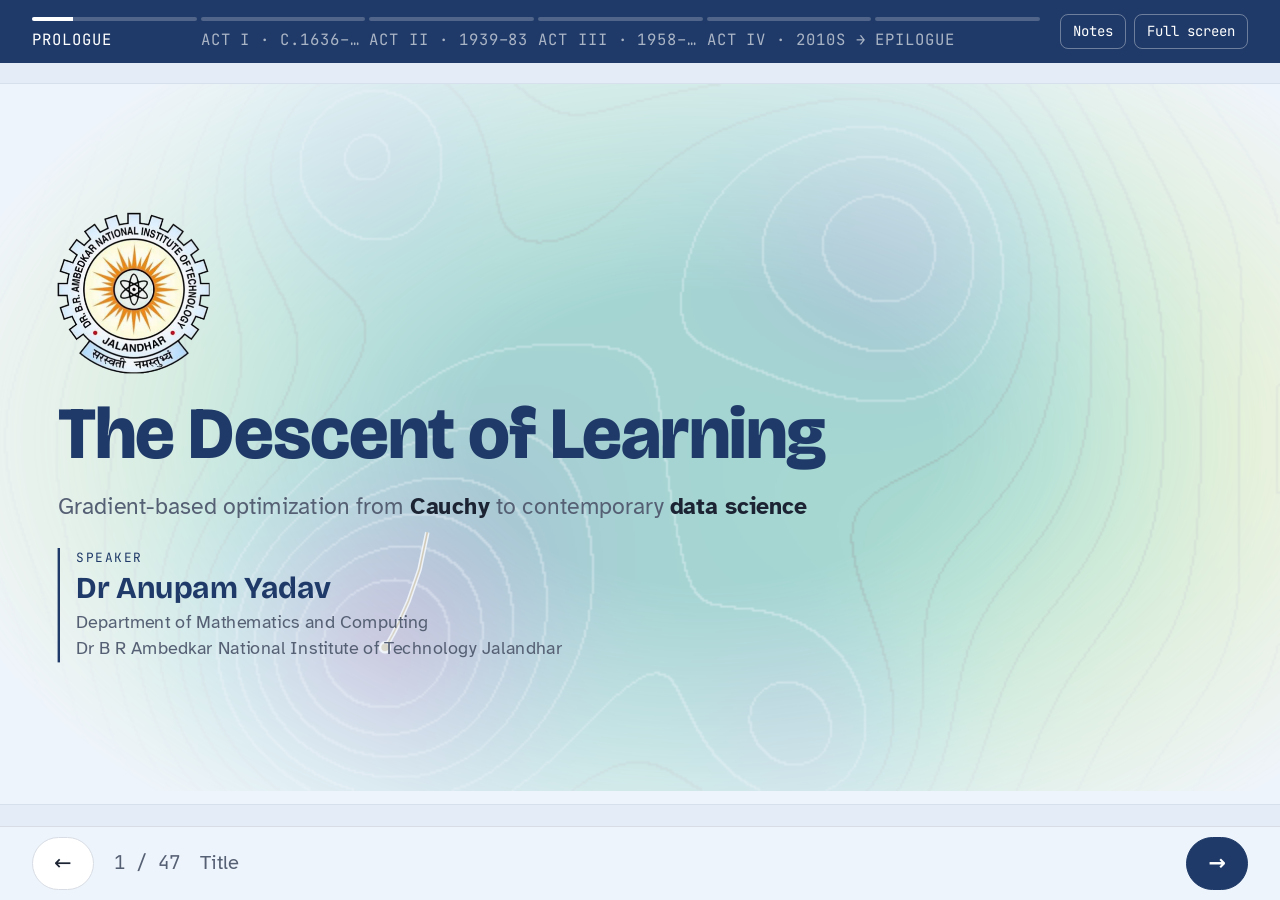
==== interactive-lectures/descent-of-learning/index.html @ 35cc5efe "Add interactive optimization lecture: The Descent of Learning" ====
<!doctype html><html><head><meta charset=utf8><meta name=viewport content="width=device-width,initial-scale=1,viewport-fit=cover"><style>:root{color-scheme:light;box-sizing:border-box;padding-top:env(safe-area-inset-top,0px);padding-bottom:env(safe-area-inset-bottom,0px)}html{scroll-padding-top:env(safe-area-inset-top,0px)}body{margin:0;padding:0;font:14px -apple-system,BlinkMacSystemFont,sans-serif;background:#faf9f5;color:#141413}img{max-width:100%}[hidden]:not([hidden=until-found i]){display:none!important}</style></head><body>
<title>The Descent of Learning</title>
<link rel="preconnect" href="https://fonts.googleapis.com">
<link rel="preconnect" href="https://fonts.gstatic.com" crossorigin>
<link rel="stylesheet" href="https://fonts.googleapis.com/css2?family=Bricolage+Grotesque:opsz,wght@12..96,400;12..96,600;12..96,800&family=Atkinson+Hyperlegible:ital,wght@0,400;0,700;1,400&family=JetBrains+Mono:wght@400;600&family=STIX+Two+Text:ital,wght@0,400;0,600;1,400&display=swap">
<style>
/* Layout: a fixed 16:9 stage (1600 × 900 design units) scaled to fit any projector or screen.
   Academic light theme, committed for every viewer (like a printed slide deck): white slides, navy headings,
   one deep, muted hue per act: I gold-brown · II maroon · III teal · IV indigo · Epilogue green. */
:root{
  --bg:#e4edf7; --bg-2:#e4edf7; --slide-bg:#eef4fb; --surface:#ffffff; --surface-2:#f2f4f7; --line:#d8dde5;
  --fg:#1c2433; --muted:#566074; --head:#1f3a68; --primary:#1f3a68; --primary-ink:#ffffff;
  --accent:#8c6414; --accent-ink:#ffffff;
  --teal:#2c6a70; --rose:#972c31; --violet:#434a8a; --green:#3d6b48;
  --map-lo:#46337e; --map-mid:#26828e; --map-hi:#fde725; --map-line:rgba(255,255,255,.3);
  --c-gd:#972c31; --c-mom:#434a8a; --c-adam:#b07d18;
  --a0:#566074; --a1:#8c6414; --a2:#972c31; --a3:#2c6a70; --a4:#434a8a; --a5:#3d6b48;
  --glow:0;
  --display:"Bricolage Grotesque", "Avenir Next", "Segoe UI", system-ui, sans-serif;
  --body:"Atkinson Hyperlegible", "Segoe UI", system-ui, sans-serif;
  --mono:"JetBrains Mono", ui-monospace, "SFMono-Regular", Menlo, Consolas, monospace;
  color-scheme:light;
}

html,body{height:100%}
html{font-size:clamp(14px, min(1.22vw, 2.15vh), 26px)}
body{background:var(--bg);color:var(--fg);font-family:var(--body);font-size:1rem;line-height:1.5;margin:0;overflow:hidden}
*{box-sizing:border-box}
button,input{font:inherit;color:inherit}
:focus-visible{outline:2px solid var(--accent);outline-offset:2px}

.deck{height:100%;display:grid;grid-template-rows:auto minmax(0,1fr) auto;grid-template-columns:minmax(0,1fr)}

/* top: era bar */
.topbar{display:flex;align-items:center;gap:1rem;padding:.6rem clamp(16px,2.5vw,2.5rem);border-bottom:1px solid var(--line)}
.eras{flex:1;display:flex;gap:4px;min-width:0}
.era{flex:1;min-width:0;background:none;border:0;padding:.25rem 0 0;text-align:left;cursor:pointer;color:var(--muted)}
.era .bar{display:block;height:4px;border-radius:2px;background:var(--line);position:relative;overflow:hidden}
.era .bar i{position:absolute;inset:0;width:0;background:var(--accent);transition:width .4s}
.era .lbl{display:block;font-family:var(--mono);font-size:.62rem;letter-spacing:.06em;text-transform:uppercase;margin-top:.35rem;white-space:nowrap;overflow:hidden;text-overflow:ellipsis}
.era.on .lbl{color:var(--fg)}
.tools{display:flex;gap:.4rem}
.iconbtn{background:var(--surface);border:1px solid var(--line);border-radius:.4rem;padding:.3rem .6rem;font-family:var(--mono);font-size:.7rem;cursor:pointer;color:var(--muted)}
.iconbtn:hover,.iconbtn[aria-pressed="true"]{color:var(--fg);border-color:var(--muted)}

/* slides */
.slides{position:relative;min-height:0}
.slide{position:absolute;inset:0;overflow-y:auto;overflow-x:hidden;padding-block:clamp(.7rem,2.2vh,2rem);padding-inline:clamp(16px,4vw,4rem)}
.slide:not(.active){display:none}
.inner{max-width:76rem;min-height:100%;margin:0 auto;display:flex;flex-direction:column;justify-content:center;gap:1.1rem}
.slide.active .inner{animation:enter .45s ease-out both}
@keyframes enter{from{transform:translateY(10px);opacity:.4}to{transform:none;opacity:1}}

.eyebrow{font-family:var(--mono);font-size:.75rem;letter-spacing:.12em;text-transform:uppercase;color:var(--accent);margin:0}
h1,h2,h3{font-family:var(--display);text-wrap:balance;margin:0;font-weight:800;letter-spacing:-.015em}
h1{font-size:clamp(2.4rem,5.2vw,4.6rem);line-height:1.02}
h2{font-size:clamp(1.6rem,2.8vw,2.6rem);line-height:1.08}
h3{font-size:1.25rem;line-height:1.2;font-weight:600}
p{margin:0}
.lede{font-size:1.3rem;color:var(--muted);max-width:44rem}
.lede strong{color:var(--fg)}
.big{font-size:clamp(1.6rem,3vw,2.6rem);font-family:var(--display);font-weight:600;line-height:1.2;text-wrap:balance;max-width:52rem}
.hl{color:var(--accent)}
.mono{font-family:var(--mono)}
.small{font-size:.85rem;color:var(--muted)}
.cite{font-size:.78rem;color:var(--muted);font-style:italic}
a{color:var(--teal)}

.cols{display:grid;grid-template-columns:repeat(auto-fit,minmax(min(100%,15rem),1fr));gap:1rem}
.cols-2{display:grid;grid-template-columns:minmax(0,1.1fr) minmax(0,1fr);gap:2rem;align-items:center}
@media (max-width:760px){.cols-2{grid-template-columns:minmax(0,1fr)}}

.card{background:var(--surface);border:1px solid var(--line);border-radius:.6rem;padding:.85rem 1rem;display:flex;flex-direction:column;gap:.45rem;min-width:0}
.card .k{font-family:var(--mono);font-size:.7rem;letter-spacing:.08em;text-transform:uppercase;color:var(--teal)}
.card p{color:var(--muted);font-size:.95rem}
.card .fig{font-family:var(--display);font-size:1.7rem;font-weight:800;color:var(--accent);line-height:1}

/* demo layout */
.demo{display:grid;grid-template-columns:minmax(0,1.65fr) minmax(0,1fr);gap:1.4rem;align-items:start}
@media (max-width:860px){.demo{grid-template-columns:minmax(0,1fr)}}
.stage{position:relative;width:100%;aspect-ratio:4/3;max-height:62vh;border-radius:.6rem;overflow:hidden;border:1px solid var(--line);background:var(--surface)}
.stage.wide{aspect-ratio:16/8}
.stage.sq{aspect-ratio:1/1}
.stage.pair{max-height:50vh}
@media (max-width:560px){.era:not(.on) .lbl{visibility:hidden}#fsBtn{display:none}}
.stage canvas{position:absolute;inset:0;width:100%;height:100%;display:block;touch-action:manipulation}
.stage .hint{position:absolute;left:.7rem;bottom:.6rem;font-family:var(--mono);font-size:.68rem;color:var(--fg);background:color-mix(in srgb,var(--bg) 70%,transparent);padding:.2rem .45rem;border-radius:.3rem;pointer-events:none}
.panel{display:flex;flex-direction:column;gap:1rem;min-width:0}
.panel h2{font-size:clamp(1.6rem,2.6vw,2.4rem)}
.row{display:flex;flex-wrap:wrap;gap:.5rem;align-items:center}
.btn{background:var(--surface);border:1px solid var(--line);border-radius:999px;padding:.45rem .95rem;cursor:pointer;font-size:.88rem;transition:border-color .15s,background .15s}
.btn:hover{border-color:var(--muted)}
.btn.primary{background:var(--accent);color:var(--accent-ink);border-color:var(--accent);font-weight:700}
.btn[aria-pressed="true"]{border-color:var(--accent);color:var(--accent)}
.btn.primary[aria-pressed="true"]{color:var(--accent-ink)}
.readout{display:grid;grid-template-columns:repeat(auto-fit,minmax(6.5rem,1fr));gap:.5rem}
.readout div{background:var(--surface);border:1px solid var(--line);border-radius:.5rem;padding:.5rem .7rem;min-width:0}
.readout b{display:block;font-family:var(--mono);font-size:1.25rem;font-variant-numeric:tabular-nums;font-weight:600;white-space:nowrap;overflow:hidden;text-overflow:ellipsis}
.readout span{font-size:.68rem;color:var(--muted);text-transform:uppercase;letter-spacing:.07em;font-family:var(--mono)}
.status{font-size:.95rem;min-height:2.9em;color:var(--fg);border-left:2px solid var(--accent);padding-left:.7rem}
.slider{display:flex;flex-direction:column;gap:.3rem}
.slider label{display:flex;justify-content:space-between;font-size:.85rem;color:var(--muted)}
.slider label b{font-family:var(--mono);color:var(--fg);font-variant-numeric:tabular-nums}
input[type=range]{width:100%;accent-color:var(--accent)}
.legend{display:flex;flex-wrap:wrap;gap:.9rem;font-size:.82rem;color:var(--muted)}
.legend i{display:inline-block;width:.8rem;height:.8rem;border-radius:50%;margin-right:.35rem;vertical-align:-.1rem}

/* title */
.title-wrap{position:relative}
.hero-bg{position:absolute;inset:0 -4rem;opacity:.55;pointer-events:none;z-index:0}
.hero-bg canvas{width:100%;height:100%;display:block}
.title-wrap>*:not(.hero-bg){position:relative;z-index:1}
.byline{display:flex;flex-wrap:wrap;gap:.4rem 1.5rem;font-family:var(--mono);font-size:.85rem;color:var(--muted)}
.byline [contenteditable]{border-bottom:1px dashed var(--line);outline:none;color:var(--fg)}
.byline [contenteditable]:focus{border-color:var(--accent)}

/* hook cards */
.reveal-grid{display:grid;grid-template-columns:repeat(auto-fit,minmax(min(100%,14rem),1fr));gap:.8rem}
.rv{opacity:.12;transform:translateY(6px);transition:opacity .5s,transform .5s}
.rv.on{opacity:1;transform:none}
.rv .card{height:100%}

/* poll */
.poll{display:grid;grid-template-columns:repeat(auto-fit,minmax(min(100%,10rem),1fr));gap:.6rem}
.poll button{background:var(--surface);border:1px solid var(--line);border-radius:.5rem;padding:.7rem;cursor:pointer;text-align:left}
.poll button b{display:block;font-family:var(--mono);font-size:1.15rem}
.poll button.right{border-color:var(--teal);background:color-mix(in srgb,var(--teal) 16%,var(--surface))}
.poll button.wrong{opacity:.55}
.explode{display:grid;gap:.8rem}
.explode .num{font-family:var(--display);font-weight:800;font-size:clamp(2rem,4.4vw,3.6rem);color:var(--accent);line-height:1;font-variant-numeric:tabular-nums;overflow-wrap:anywhere}
.logbar{height:.7rem;background:var(--surface-2);border-radius:999px;position:relative;overflow:hidden}
.logbar i{position:absolute;inset:0;width:0;background:var(--accent);border-radius:999px;transition:width .2s}
.logbar .mark{position:absolute;top:-.25rem;bottom:-.25rem;width:2px;background:var(--fg)}
.scale-lbl{display:flex;justify-content:space-between;font-family:var(--mono);font-size:.68rem;color:var(--muted)}

/* diagrams */
svg text{font-family:var(--body)}
.diagram{width:100%;height:auto;max-height:58vh;display:block}

/* bars for LLM */
.bars{display:flex;flex-direction:column;gap:.55rem}
.bars .b{display:grid;grid-template-columns:7rem minmax(0,1fr) 3.6rem;gap:.7rem;align-items:center;font-size:.95rem}
.bars .track{height:1.3rem;background:var(--surface-2);border-radius:.3rem;overflow:hidden}
.bars .fill{height:100%;background:var(--muted);transition:width .35s}
.bars .b.correct .fill{background:var(--accent)}
.bars .b.correct .w{color:var(--accent);font-weight:700}
.bars .p{font-family:var(--mono);font-size:.85rem;text-align:right;font-variant-numeric:tabular-nums}
.sentence{font-family:var(--display);font-size:clamp(1.4rem,2.6vw,2.2rem);font-weight:600}
.sentence .gap{display:inline-block;min-width:5ch;border-bottom:3px solid var(--accent);color:var(--accent)}

/* timeline */
.tl{position:relative;display:grid;grid-template-columns:repeat(7,minmax(0,1fr));gap:1.6rem .8rem;padding-top:.4rem}
.tl::before{content:"";position:absolute;left:0;right:0;top:calc(50% - 1px);height:2px;background:var(--line)}
.tl .m{position:relative;background:var(--surface);border:1px solid var(--line);border-radius:.5rem;padding:.55rem .65rem;min-width:0}
.tl .m .y{font-family:var(--mono);font-size:.78rem;color:var(--accent);font-weight:600}
.tl .m p{font-size:.82rem;line-height:1.3}
.slide.active .tl .m{animation:pop .4s both}
@keyframes pop{from{opacity:.15;transform:scale(.96)}to{opacity:1;transform:none}}
@media (max-width:900px){.tl{grid-template-columns:repeat(2,minmax(0,1fr))}.tl::before{display:none}}

.quote{font-family:var(--display);font-size:clamp(1.9rem,4vw,3.6rem);font-weight:600;line-height:1.12;text-wrap:balance;max-width:60rem}
.quote em{font-style:normal;color:var(--accent)}

.steps{display:grid;gap:.7rem;counter-reset:s;padding:0;margin:0;list-style:none}
.steps li{display:grid;grid-template-columns:2.2rem minmax(0,1fr);gap:.8rem;align-items:start;font-size:1.05rem}
.steps li::before{counter-increment:s;content:counter(s);font-family:var(--mono);font-weight:600;color:var(--accent-ink);background:var(--accent);width:2.2rem;height:2.2rem;border-radius:50%;display:grid;place-items:center}

.reading{display:grid;gap:.45rem;padding:0;margin:0;list-style:none}
.reading li{font-size:.95rem}

/* bottom nav */
.navbar{display:flex;align-items:center;gap:1rem;padding:.5rem clamp(16px,2.5vw,2.5rem);padding-bottom:calc(.5rem + env(safe-area-inset-bottom,0px));border-top:1px solid var(--line)}
.navbar .count{font-family:var(--mono);font-size:.78rem;color:var(--muted);font-variant-numeric:tabular-nums}
.navbar .ttl{flex:1;min-width:0;font-size:.82rem;color:var(--muted);white-space:nowrap;overflow:hidden;text-overflow:ellipsis}
.notes{position:fixed;right:1rem;bottom:3.6rem;width:min(26rem,calc(100% - 2rem));max-height:45vh;overflow:auto;background:var(--surface);border:1px solid var(--line);border-radius:.6rem;padding:1rem 1.1rem;box-shadow:0 10px 40px rgba(0,0,0,.35);font-size:.9rem;z-index:20}
.notes h4{margin:0 0 .4rem;font-family:var(--mono);font-size:.7rem;letter-spacing:.1em;text-transform:uppercase;color:var(--accent)}
.notes p{color:var(--fg)}

@media (prefers-reduced-motion: reduce){
  .slide.active .inner,.slide.active .tl .m{animation:none}
  .rv,.era .bar i,.bars .fill,.logbar i{transition:none}
}

/* ---- v2: narrative chain components ---- */
:root{--math:"STIX Two Text","Cambria Math","Cambria","Times New Roman",serif}
.stack{display:flex;flex-direction:column;gap:.9rem;min-width:0}
.story{font-size:1.08rem;line-height:1.55;max-width:42rem;color:var(--fg)}
.story strong{color:var(--accent)}
.from{font-family:var(--mono);font-size:.72rem;color:var(--muted);display:flex;flex-wrap:wrap;gap:.35rem;align-items:center;margin:0}
.goto{background:none;border:1px solid color-mix(in srgb,var(--teal) 55%,transparent);color:var(--teal);border-radius:999px;padding:.22rem .7rem;font-size:.78rem;cursor:pointer;white-space:nowrap;font-family:var(--body)}
.goto:hover{background:color-mix(in srgb,var(--teal) 14%,transparent)}
.math{background:var(--surface-2);border:1px solid var(--line);border-radius:.5rem;padding:.6rem .85rem;display:flex;flex-direction:column;gap:.3rem;min-width:0}
.math .lab{font-family:var(--mono);font-size:.64rem;letter-spacing:.1em;text-transform:uppercase;color:var(--violet)}
.math .eq,.eq{font-family:var(--math);font-size:1.12rem;color:var(--fg);line-height:1.45}
.math .eq{overflow-x:auto;white-space:nowrap;scrollbar-width:thin}
.math p:not(.eq){font-size:.84rem;color:var(--muted);line-height:1.4}
.math.inline{flex-direction:row;flex-wrap:wrap;align-items:baseline;gap:.4rem 1rem}
.limit{display:grid;grid-template-columns:auto minmax(0,1fr) auto;gap:.5rem 1rem;align-items:center;border:1px dashed color-mix(in srgb,var(--rose) 70%,transparent);border-radius:.55rem;padding:.55rem .9rem;background:color-mix(in srgb,var(--rose) 7%,var(--bg))}
.limit .lab{font-family:var(--mono);font-size:.64rem;letter-spacing:.1em;text-transform:uppercase;color:var(--rose);white-space:nowrap}
.limit p{font-size:.92rem;line-height:1.4}
.limit em{font-style:normal;color:var(--rose)}
.limit.bridge{border-color:color-mix(in srgb,var(--teal) 70%,transparent);background:color-mix(in srgb,var(--teal) 7%,var(--bg))}
.limit.bridge .lab{color:var(--teal)}
@media (max-width:760px){.limit{grid-template-columns:minmax(0,1fr)}}
.dot{display:inline-block;width:.65rem;height:.65rem;border-radius:50%;margin-right:.4rem;vertical-align:-.05rem}

/* act openers */
.act{display:grid;grid-template-columns:minmax(0,.85fr) minmax(0,1.15fr);gap:2.5rem;align-items:center}
@media (max-width:860px){.act{grid-template-columns:minmax(0,1fr);gap:1.2rem}}
.act-head{display:flex;flex-direction:column;gap:.6rem}
.act-head .num{font-family:var(--display);font-weight:800;font-size:clamp(5rem,12vw,10rem);line-height:.8;color:var(--accent);letter-spacing:-.04em}
.act-head .years{font-family:var(--mono);font-size:.9rem;color:var(--muted);letter-spacing:.08em}
.act-body{display:flex;flex-direction:column;gap:1rem;min-width:0}
.inherit .k{color:var(--rose)}
.inherit p{font-size:1.05rem;color:var(--fg)}
.inherit strong{color:var(--accent)}
.agenda{list-style:none;margin:0;padding:0;display:grid;gap:.45rem}
.agenda .goto{width:100%;display:grid;grid-template-columns:5.8rem minmax(0,1fr);gap:.8rem;text-align:left;border-radius:.45rem;padding:.55rem .8rem;font-size:.98rem;color:var(--fg);border-color:var(--line);white-space:normal;background:var(--surface)}
.agenda .goto b{font-family:var(--mono);font-size:.78rem;color:var(--accent);font-weight:600;padding-top:.15rem}
.agenda .goto:hover{border-color:var(--teal)}

/* relay map */
.relay{display:grid;grid-template-columns:repeat(5,minmax(0,1fr));gap:1.4rem 1.6rem}
@media (max-width:900px){.relay{grid-template-columns:repeat(2,minmax(0,1fr))}}
.relay button{position:relative;text-align:left;background:var(--surface);border:1px solid var(--line);border-radius:.5rem;padding:.55rem .7rem;cursor:pointer;display:flex;flex-direction:column;gap:.15rem;min-width:0}
.relay button:hover{border-color:var(--accent)}
.relay .y{font-family:var(--mono);font-size:.7rem;color:var(--accent)}
.relay .n{font-weight:700;font-size:.92rem;line-height:1.2}
.relay .a{font-family:var(--mono);font-size:.6rem;color:var(--muted);letter-spacing:.06em}
.relay .br{font-size:.74rem;color:var(--rose);line-height:1.25}
.relay button:not(:last-child)::after{content:"→";position:absolute;right:-1.25rem;top:50%;transform:translateY(-50%);color:var(--rose);font-weight:700}
@media (min-width:901px){.relay button:nth-child(5n)::after{content:"↓";right:auto;left:50%;top:auto;bottom:-1.35rem;transform:translateX(-50%)}}
@media (max-width:900px){.relay button:nth-child(2n)::after{content:"↓";right:auto;left:50%;top:auto;bottom:-1.35rem;transform:translateX(-50%)}}

/* lineage */
.lineage{display:grid;grid-template-columns:minmax(0,1fr) auto minmax(0,1fr) auto minmax(0,1fr);gap:.8rem;align-items:stretch}
.lineage .arrow{align-self:center;color:var(--rose);font-weight:700;font-size:1.4rem}
.lineage .eq{font-size:1.05rem}
.lineage .brk{color:var(--rose);font-size:.85rem}
.lineage .hot{border-color:var(--accent)}
@media (max-width:860px){.lineage{grid-template-columns:minmax(0,1fr)}.lineage .arrow{transform:rotate(90deg);justify-self:center}}
.seed{border-style:dashed}
.seed .k{color:var(--violet)}

/* tables */
.tbl{overflow-x:auto;min-width:0}
table.mf,table.recap{border-collapse:collapse;width:100%;font-variant-numeric:tabular-nums}
table.mf th,table.mf td{padding:.35rem .5rem;text-align:center;border-bottom:1px solid var(--line);font-size:.92rem}
table.mf td{font-weight:700;color:var(--fg)}
table.mf td.g{font-weight:400;color:var(--accent)}
table.mf .vec{font-family:var(--mono);font-size:.74rem;color:var(--violet);font-weight:400;white-space:nowrap}
table.mf thead th{font-size:.78rem;color:var(--muted);font-weight:400}
table.recap th,table.recap td{text-align:left;padding:.32rem .55rem;border-bottom:1px solid var(--line);font-size:.8rem;vertical-align:top;line-height:1.3}
table.recap thead th{font-family:var(--mono);font-size:.64rem;letter-spacing:.08em;text-transform:uppercase;color:var(--muted);font-weight:400}
table.recap td:first-child{font-family:var(--mono);color:var(--accent);white-space:nowrap}
table.recap td:nth-child(2){font-weight:700}
table.recap td:nth-child(3){color:var(--teal)}
table.recap td:nth-child(4){color:var(--rose)}
table.recap tbody tr{cursor:pointer}
table.recap tbody tr:hover td{background:var(--surface)}
.stage.pair{max-height:36vh}
.cols-2 .diagram{max-height:44vh}
#lpSvg{max-height:32vh}
.explode .num{font-size:clamp(1.8rem,3.6vw,3rem)}

/* ---- v3: fixed stage, act colours, richer surfaces ---- */
.slide[data-era="0"]{--act:var(--a0)} .slide[data-era="1"]{--act:var(--a1)} .slide[data-era="2"]{--act:var(--a2)}
.slide[data-era="3"]{--act:var(--a3)} .slide[data-era="4"]{--act:var(--a4)} .slide[data-era="5"]{--act:var(--a5)}
body{background:var(--bg)}
.deck{background:radial-gradient(120% 90% at 50% 120%, var(--bg-2), var(--bg) 60%)}
.viewport{position:relative;min-height:0;overflow:hidden}
.viewport::before{content:"";position:absolute;inset:0;pointer-events:none;
  background:radial-gradient(45% 60% at 92% 4%, color-mix(in srgb,var(--glow-c,var(--a0)) calc(var(--glow)*100%),transparent),transparent 70%),
             radial-gradient(35% 45% at 0% 100%, color-mix(in srgb,var(--glow-c,var(--a0)) calc(var(--glow)*30%),transparent),transparent 70%);transition:background .6s}
.slides{position:absolute;inset:0}
html.fixed{font-size:20px}
html.fixed .slides{inset:auto;left:50%;top:50%;width:1600px;height:900px;transform:translate(-50%,-50%) scale(var(--s,1));transform-origin:center}
html.fixed .slide{overflow:hidden;padding:44px 72px}
html.fixed .inner{max-width:none;height:100%;min-height:0}

/* type scale for projection (design px at 1600 wide; × 1.2 on a 1080p projector) */
h1{font-size:4.6rem}
h2{font-size:2.55rem;line-height:1.1}
h3{font-size:1.3rem}
.eyebrow{font-size:.85rem;color:var(--act,var(--accent));font-weight:600}
.lede{font-size:1.4rem}
.story{font-size:1.2rem;line-height:1.55}
.small{font-size:.92rem}
.card p{font-size:1.02rem}
.card .k{font-size:.78rem;color:var(--act,var(--teal))}
.card .fig{font-size:2rem}
.math .lab,.limit .lab{font-size:.74rem}
.math .eq,.eq{font-size:1.28rem}
.math p:not(.eq){font-size:.95rem}
.limit p{font-size:1.02rem}
.goto{font-size:.88rem;padding:.3rem .85rem}
.from{font-size:.8rem}
.btn{font-size:.98rem;padding:.5rem 1.05rem}
.readout b{font-size:1.4rem}
.readout span{font-size:.74rem}
.status{font-size:1.02rem}
.slider label{font-size:.95rem}
.stage .hint{font-size:.78rem}
.cite{font-size:.88rem}
.quote{font-size:3.4rem}
.big{font-size:2.3rem}
.legend{font-size:.92rem}
.steps li{font-size:1.15rem}
.agenda .goto{font-size:1.08rem;padding:.7rem .95rem}
.agenda .goto b{font-size:.85rem;color:var(--act)}
.act-head .num{font-size:11rem;color:var(--act)}
.act-head .years{font-size:1.05rem}
.inherit p{font-size:1.15rem}
.relay .y{font-size:.8rem;color:var(--a,var(--accent))}
.relay .a{font-size:.68rem}
.relay .n{font-size:1.02rem}
.relay .br{font-size:.84rem}
table.recap th,table.recap td{font-size:.86rem;padding:.38rem .6rem}
table.recap thead th{font-size:.72rem}
table.mf th,table.mf td{font-size:1rem}
.bars .b{font-size:1.05rem}
.poll button{font-size:.95rem}
.reading li{font-size:1.05rem}
.byline{font-size:1rem}
.sentence{font-size:2.1rem}

/* surfaces */
.card{background:linear-gradient(180deg,var(--surface),color-mix(in srgb,var(--surface) 82%,var(--bg)));border-color:color-mix(in srgb,var(--line) 85%,transparent);box-shadow:0 1px 0 color-mix(in srgb,var(--fg) 5%,transparent) inset}
.math{background:color-mix(in srgb,var(--violet) 9%,var(--surface));border-color:color-mix(in srgb,var(--violet) 32%,var(--line))}
.limit{background:color-mix(in srgb,var(--rose) 9%,var(--surface));border:1.5px dashed color-mix(in srgb,var(--rose) 65%,transparent)}
.limit.bridge{background:color-mix(in srgb,var(--teal) 9%,var(--surface))}
.stage{background:var(--surface);box-shadow:0 12px 40px -18px rgba(0,0,0,.55)}
.inherit{border-color:color-mix(in srgb,var(--rose) 40%,var(--line))}
.btn.primary{background:var(--accent);border-color:var(--accent);color:var(--accent-ink)}
.hl{color:var(--accent)}
.story strong{color:var(--act,var(--accent))}
h1 .hl,h2 .hl{color:var(--act,var(--accent))}
.slide[data-era="0"] h2 .hl{color:var(--accent)}

/* era bar uses each act's colour */
.era:nth-child(1){--c:var(--a0)} .era:nth-child(2){--c:var(--a1)} .era:nth-child(3){--c:var(--a2)}
.era:nth-child(4){--c:var(--a3)} .era:nth-child(5){--c:var(--a4)} .era:nth-child(6){--c:var(--a5)}
.era .bar i{background:var(--c)}
.era.on .lbl{color:var(--c)}
.era .lbl{font-size:.66rem}
.relay button[data-act="I"]{--a:var(--a1)} .relay button[data-act="II"]{--a:var(--a2)} .relay button[data-act="III"]{--a:var(--a3)} .relay button[data-act="IV"]{--a:var(--a4)}
.relay button .a{color:var(--a,var(--muted))}
.title-wrap h1{background:linear-gradient(95deg,var(--fg) 35%,var(--accent) 75%,var(--rose));-webkit-background-clip:text;background-clip:text;color:transparent}

/* narrow screens: fall back to scrolling layout */
html:not(.fixed) h1{font-size:clamp(2.2rem,8vw,3.4rem)}
html:not(.fixed) h2{font-size:clamp(1.5rem,6vw,2.1rem)}
html:not(.fixed) .act-head .num{font-size:5rem}
html:not(.fixed) .quote{font-size:clamp(1.7rem,7vw,2.4rem)}
html:not(.fixed) .big{font-size:1.5rem}
html:not(.fixed) .sentence{font-size:1.5rem}

.sqbox{max-height:52vh;max-width:52vh;width:100%;justify-self:center}
html.fixed .stage{max-height:600px}
html.fixed .stage.pair{max-height:330px}
html.fixed .diagram,html.fixed .cols-2 .diagram{max-height:420px}
html.fixed #lpSvg{max-height:280px}
html.fixed .sqbox{max-height:540px;max-width:540px}
html.fixed .panel h2{font-size:2.2rem}
html.fixed .explode .num{font-size:3rem}

.math .eq{white-space:normal;overflow-x:visible}
html.fixed .hero-bg{inset:-44px -72px;opacity:.5;-webkit-mask-image:radial-gradient(62% 70% at 55% 50%,#000 30%,transparent 100%);mask-image:radial-gradient(62% 70% at 55% 50%,#000 30%,transparent 100%)}
html.fixed .lineage .card{padding:1.3rem 1.4rem;gap:.7rem}
html.fixed .lineage h3{font-size:1.7rem}
html.fixed .lineage .eq{font-size:1.4rem;line-height:1.6}
html.fixed .lineage p:not(.eq){font-size:1.1rem}
html.fixed .lineage .brk{font-size:1rem}

.ctr-grid{display:grid;grid-template-columns:minmax(0,1fr) minmax(0,1fr) minmax(0,1.08fr);gap:1.2rem;align-items:start}
@media (max-width:860px){.ctr-grid{grid-template-columns:minmax(0,1fr)}}
.ctr-fig{display:flex;flex-direction:column;gap:.5rem;min-width:0}
.ctr-math{grid-column:1/3;grid-row:2}
.ctr-panel{grid-column:3;grid-row:1/3}
@media (max-width:860px){.ctr-math,.ctr-panel{grid-column:auto;grid-row:auto}}
.ctr-fig .cap{font-family:var(--display);font-size:1.1rem;color:var(--muted);text-align:center}
.rules{margin:0;padding-left:1.2rem;display:grid;gap:.45rem}
.rules li{font-size:1rem;line-height:1.4;color:var(--muted)}
.rules li b{color:var(--fg)}
html.fixed .ctr-grid .panel h2{font-size:2rem}

.speaker{display:flex;flex-direction:column;gap:.2rem;border-left:3px solid var(--accent);padding-left:1rem;margin-top:.4rem}
.speaker .k{font-family:var(--mono);font-size:.8rem;letter-spacing:.12em;text-transform:uppercase;color:var(--accent)}
.speaker .sp-name{font-family:var(--display);font-weight:700;font-size:1.9rem;line-height:1.15}
.speaker .sp-aff{font-size:1.15rem;color:var(--muted);line-height:1.45}
.title-logo{position:absolute;top:0;right:0;width:9.5rem;height:auto;z-index:2}
.inst-foot{position:absolute;right:10px;bottom:6px;display:flex;align-items:center;gap:.5rem;font-family:var(--mono);font-size:.72rem;letter-spacing:.04em;color:var(--muted);pointer-events:none;z-index:5}
.inst-foot .inst-logo{width:clamp(64px,6.6vmin,96px);height:auto;object-fit:contain;display:block}

html.fixed .slide{padding-bottom:60px}
.inst-foot[hidden],.inst-logo[hidden]{display:none!important}
@media (max-width:560px){.inst-foot span{display:none}}

/* ---- v4: sober academic finish ---- */
.deck{background:var(--bg)}
.viewport::before{display:none}
html.fixed .slides{background:var(--slide-bg);box-shadow:0 0 0 1px #d3deeb}
html:not(.fixed) .slides{background:var(--slide-bg)}
.navbar{background:var(--slide-bg)}
h1,h2{color:var(--head)}
.title-wrap h1{background:none;-webkit-background-clip:border-box;background-clip:border-box;color:var(--head)}
.title-wrap h1 .hl{color:var(--accent)}
.topbar{background:var(--head);border-bottom:none}
.topbar .era .lbl{color:rgba(255,255,255,.62)}
.topbar .era.on .lbl{color:#ffffff}
.topbar .era .bar{background:rgba(255,255,255,.22)}
.topbar .era .bar i{background:#ffffff}
.topbar .iconbtn{background:transparent;border-color:rgba(255,255,255,.35);color:#ffffff}
.navbar{background:var(--slide-bg)}
.btn.primary{background:var(--primary);border-color:var(--primary);color:var(--primary-ink)}
.btn.primary[aria-pressed="true"]{color:var(--primary-ink)}
.btn[aria-pressed="true"]{border-color:var(--primary);color:var(--primary);background:color-mix(in srgb,var(--primary) 7%,var(--surface))}
.card{background:var(--surface);border-color:var(--line);box-shadow:0 1px 2px rgba(28,36,51,.06)}
.math{background:color-mix(in srgb,var(--violet) 5%,var(--surface));border-color:color-mix(in srgb,var(--violet) 22%,var(--line))}
.limit{background:color-mix(in srgb,var(--rose) 4%,var(--surface));border:1px solid color-mix(in srgb,var(--rose) 35%,var(--line));border-left:4px solid var(--rose)}
.limit.bridge{background:color-mix(in srgb,var(--teal) 5%,var(--surface));border-color:color-mix(in srgb,var(--teal) 35%,var(--line));border-left-color:var(--teal)}
.stage{box-shadow:0 1px 3px rgba(28,36,51,.08);border-color:var(--line)}
.goto{border-color:color-mix(in srgb,var(--teal) 45%,var(--line))}
.status{border-left-color:var(--primary)}
.speaker{border-left-color:var(--primary)}
.speaker .k{color:var(--primary)}
.speaker .sp-name{color:var(--head)}
.hero-bg{opacity:.35 !important}
.act-head .num{opacity:.9}
.lineage .hot{border-color:var(--accent)}
.relay button:hover{border-color:var(--primary)}
.eyebrow{letter-spacing:.14em}

.title-sub{max-width:none;white-space:nowrap}
html:not(.fixed) .title-sub{white-space:normal}

/* ---- v5: projection-readable minimum sizes (design px at 1600 wide; ×1.2 on a 1080p projector) ---- */
.eyebrow{font-size:.95rem}
.small{font-size:1.02rem}
.story{font-size:1.28rem}
.lede{font-size:1.45rem}
.card p{font-size:1.1rem}
.card .k{font-size:.9rem}
.math .lab,.limit .lab{font-size:.86rem}
.math .eq,.eq{font-size:1.4rem}
.math p:not(.eq){font-size:1.04rem}
.limit p{font-size:1.1rem}
.goto{font-size:1rem}
.from{font-size:.92rem}
.btn{font-size:1.05rem}
.readout span{font-size:.86rem}
.readout b{font-size:1.6rem}
.status{font-size:1.1rem}
.slider label{font-size:1.05rem}
.stage .hint{font-size:.9rem}
.legend{font-size:1.04rem}
.rules li{font-size:1.1rem}
.cite{font-size:.95rem}
.scale-lbl{font-size:.86rem}
.bars .p{font-size:.98rem}
.poll button{font-size:1.02rem}
.relay .a{font-size:.88rem}
.relay .y{font-size:.92rem}
.relay .n{font-size:1.12rem}
.relay .br{font-size:.96rem}
.relay{gap:1.1rem 1.6rem}
table.recap th,table.recap td{font-size:.98rem;padding:.3rem .6rem}
table.recap thead th{font-size:.84rem}
table.mf th,table.mf td{font-size:1.1rem}
table.mf .vec{font-size:.9rem}
table.mf thead th{font-size:.95rem}
.lineage p:not(.eq){font-size:1.12rem}
.agenda .goto b{font-size:.95rem}
.ctr-fig .cap{font-size:1.2rem}
.tbl table sub{font-size:.8em}
.era .lbl{font-size:.78rem}
.navbar .count{font-size:.95rem}
.navbar .ttl{font-size:1rem}

.relay .br{color:var(--head)}

.act .inherit p{font-size:1.45rem;line-height:1.4}
.act .inherit .k{font-size:1rem}
.act .agenda{gap:.6rem}
.act .agenda .goto{font-size:1.38rem;padding:.8rem 1.1rem;grid-template-columns:7rem minmax(0,1fr)}
.act .agenda .goto b{font-size:1.1rem}

.hk-grid{align-items:start}
.hk-plan .steps li{font-size:1.15rem}
.hk-plan .steps{gap:.55rem}
.hk-risks{display:grid;grid-template-columns:repeat(3,minmax(0,1fr));gap:.6rem}
.hk-risks div{background:var(--surface);border:1px solid var(--line);border-top:3px solid var(--rose);border-radius:.4rem;padding:.55rem .7rem;display:flex;flex-direction:column;gap:.2rem}
.hk-risks b{font-size:1.05rem;color:var(--rose)}
.hk-risks span{font-size:1rem;color:var(--fg);line-height:1.35}
html.fixed #hikerSvg{max-height:350px}
@media (max-width:760px){.hk-risks{grid-template-columns:minmax(0,1fr)}}

.xor-demo{grid-template-columns:minmax(0,1fr) minmax(0,1.15fr)}
.xor-top{display:grid;grid-template-columns:auto minmax(0,1fr);gap:1.2rem;align-items:center}
.xor-tt{border-collapse:collapse;font-size:1.08rem}
.xor-tt th{font-family:var(--mono);font-size:.8rem;font-weight:400;color:var(--muted);text-transform:uppercase;letter-spacing:.06em;padding:.25rem .7rem;text-align:center;border-bottom:1px solid var(--line)}
.xor-tt td{padding:.32rem .7rem;text-align:center;border-bottom:1px solid var(--line);background:var(--surface)}
.lt{display:inline-block;min-width:3.2rem;border-radius:999px;padding:.08rem .5rem;font-weight:700;color:#fff;font-size:.95rem}
.lt.on{background:var(--c-adam)} .lt.off{background:var(--teal)}
.xor-rule{font-size:1.3rem;line-height:1.4}
.xor-rule b{color:var(--head)}
@media (max-width:760px){.xor-top{grid-template-columns:minmax(0,1fr)}}

.mnc-grid{display:grid;grid-template-columns:repeat(3,minmax(0,1fr));gap:1rem}
.mnc-grid .card .k{font-size:1.05rem;letter-spacing:.04em;color:var(--head);font-weight:600}
.mnc-grid .card p{font-size:1.15rem;color:var(--fg)}
table.cmp{border-collapse:separate;border-spacing:0;width:100%;background:var(--surface);border:1px solid var(--line);border-radius:.6rem;overflow:hidden}
table.cmp th,table.cmp td{padding:.6rem .85rem;text-align:left;vertical-align:top;border-bottom:1px solid var(--line);font-size:1.05rem;line-height:1.38}
table.cmp tbody tr:last-child th,table.cmp tbody tr:last-child td{border-bottom:none}
table.cmp thead th{font-family:var(--display);font-size:1.15rem;color:var(--head);background:var(--surface-2)}
table.cmp tbody th{font-family:var(--mono);font-size:.86rem;font-weight:600;letter-spacing:.04em;text-transform:uppercase;color:var(--muted);width:13%;white-space:normal}
table.cmp .c-mnc{background:color-mix(in srgb,var(--a5) 8%,var(--surface))}
table.cmp thead .c-mnc{background:var(--a5);color:#fff}
table.cmp td b{color:var(--head)}
.sect-grid{display:grid;grid-template-columns:repeat(3,minmax(0,1fr));gap:.9rem}
.sect-grid .card{gap:.3rem}
.sect-grid .card .k{font-size:1rem;color:var(--a5);font-weight:600}
.sect-grid .card h3{font-size:1.3rem;color:var(--head)}
.sect-grid .card p{font-size:1.05rem}
.co-grid{display:grid;grid-template-columns:repeat(4,minmax(0,1fr));gap:.9rem}
.co-grid .card{gap:.55rem}
.co-grid .card .k{font-size:.98rem;color:var(--a5);font-weight:600}
.chips{display:flex;flex-wrap:wrap;gap:.35rem}
.chips span{display:inline-block;background:var(--surface-2);border:1px solid var(--line);border-radius:.35rem;padding:.18rem .5rem;font-size:1.02rem;color:var(--fg);line-height:1.3}
@media (max-width:900px){.mnc-grid,.sect-grid{grid-template-columns:repeat(2,minmax(0,1fr))}.co-grid{grid-template-columns:repeat(2,minmax(0,1fr))}}
@media (max-width:560px){.mnc-grid,.sect-grid,.co-grid{grid-template-columns:minmax(0,1fr)}}

html.fixed .inner>*{flex-shrink:0}
table.cmp th,table.cmp td{padding:.45rem .8rem;font-size:1.02rem;line-height:1.33}
table.cmp thead th{font-size:1.1rem}
.co-grid{gap:.75rem}
.co-grid .card{padding:.75rem .85rem;gap:.45rem}
.co-grid .card .k{letter-spacing:.03em}
.chips{gap:.3rem}
.chips span{font-size:1rem;padding:.12rem .45rem}
</style>

<div class="deck">
  <header class="topbar">
    <nav class="eras" id="eras" aria-label="Lecture acts"></nav>
    <div class="tools">
      <button class="iconbtn" id="notesBtn" aria-pressed="false" title="Speaker notes (N)">Notes</button>
      <button class="iconbtn" id="fsBtn" title="Full screen (F)">Full screen</button>
    </div>
  </header>

  <div class="viewport" id="viewport">
  <main class="slides" id="slides">

<!-- ============ PROLOGUE ============ -->
<section class="slide" id="s-title" data-era="0" data-title="Title" data-notes="Let the landscape animate behind you while students settle in. Each amber dot is a 'hiker' rolling downhill. By the end of the hour they will know exactly what that dot is doing and why it runs the modern world.">
  <div class="inner title-wrap">
    <div class="hero-bg"><canvas id="heroCanvas" aria-hidden="true"></canvas></div>
    <img class="title-logo inst-logo" src="../../Logo_of_NIT_Jalandhar.png" alt="Dr B R Ambedkar National Institute of Technology Jalandhar logo" onerror="this.hidden=true">
    <h1>The Descent of Learning</h1>
    <p class="lede title-sub">Gradient-based optimization from <strong>Cauchy</strong> to contemporary <strong>data science</strong></p>
    <div class="speaker">
      <span class="k">Speaker</span>
      <p class="sp-name">Dr Anupam Yadav</p>
      <p class="sp-aff">Department of Mathematics and Computing<br>Dr B R Ambedkar National Institute of Technology Jalandhar</p>
    </div>
  </div>
</section>

<section class="slide" id="s-hook" data-era="0" data-title="Did you use optimization today?" data-notes="Ask for a show of hands first. Most students will not raise a hand. Then click Reveal one card at a time and ask them to raise hands as each one applies. By the end almost everyone should have a hand up.">
  <div class="inner">
    <p class="eyebrow">A show of hands</p>
    <h2>Raise your hand if you used <span class="hl">optimization</span> today.</h2>
    <div class="row"><button class="btn primary" id="hookBtn">Reveal the next one</button><button class="btn" id="hookAll">Reveal all</button></div>
    <div class="reveal-grid" id="hookGrid">
      <div class="rv"><div class="card"><span class="k">Maps</span><h3>Your route to campus</h3><p>Shortest-path search over a road graph, with travel times predicted by models trained by gradient descent.</p></div></div>
      <div class="rv"><div class="card"><span class="k">Feeds</span><h3>Your YouTube and Instagram feed</h3><p>A ranking model chose each video. It was trained to minimize the gap between predicted and actual watch time.</p></div></div>
      <div class="rv"><div class="card"><span class="k">Payments</span><h3>Your UPI payment</h3><p>A fraud-risk model scored it in milliseconds. Its parameters were tuned by descending an error function.</p></div></div>
      <div class="rv"><div class="card"><span class="k">Keyboard</span><h3>Autocorrect and next-word</h3><p>A small language model predicts what you meant to type. It learned by shrinking its prediction error.</p></div></div>
      <div class="rv"><div class="card"><span class="k">Camera</span><h3>Face unlock</h3><p>A neural network maps your face to a vector. Training pushed the vectors of the same face closer together.</p></div></div>
      <div class="rv"><div class="card"><span class="k">Delivery</span><h3>Your cab and your parcel</h3><p>Matching drivers to riders and packing delivery routes are optimization problems solved continuously.</p></div></div>
    </div>
  </div>
</section>

<section class="slide" id="s-thesis" data-era="0" data-title="One idea from 1847" data-notes="Pause here. This is the thesis of the talk. Repeat the phrase 'take a step downhill'; it will come back in every act.">
  <div class="inner">
    <p class="eyebrow">The thesis</p>
    <p class="quote">Behind almost every intelligent system you used today is one humble idea written down in <em>1847</em>.</p>
    <p class="big" style="color:var(--muted)">Feel the slope. <span class="hl">Take a step downhill.</span> Repeat.</p>
  </div>
</section>

<section class="slide" id="s-relay" data-era="0" data-title="A relay race of ideas" data-notes="This is the map of the whole talk. Every idea on this chain solved one problem and exposed a new one, and that new problem is what the next idea was invented to fix. Tell students to watch for the red 'Where it breaks' box at the bottom of each slide: that box is the baton being handed on. Any card can be clicked to jump there.">
  <div class="inner">
    <p class="eyebrow">Prologue · The map of this lecture</p>
    <h2>A relay race of ideas</h2>
    <p class="story">Every idea solved one problem and exposed the next. Each arrow below is a <span style="color:var(--rose)">limitation</span>, and each limitation is the reason the next idea was invented. Click any card to jump to it.</p>
    <div class="relay" id="relayMap"></div>
  </div>
</section>

<!-- ============ ACT I ============ -->
<section class="slide" id="s-act1" data-era="1" data-title="Act I · Where is the bottom?" data-notes="Act opener. The question of Act I: given a landscape, how do we find its lowest point? We will meet three answers in order, each one fixing the weakness of the one before.">
  <div class="inner act">
    <div class="act-head"><span class="num">I</span><span class="years">c. 1636 – 1847</span><h2>Where is the bottom?</h2></div>
    <div class="act-body">
      <div class="card inherit"><span class="k">The question this act inherits</span><p>How can anything find the best answer among infinitely many possible answers?</p></div>
      <ol class="agenda">
        <li><button class="goto" data-goto="s-fermat"><b>c. 1636</b>Fermat: at the bottom, the slope is zero</button></li>
        <li><button class="goto" data-goto="s-newton"><b>1669</b>Newton: use the curvature to jump</button></li>
        <li><button class="goto" data-goto="s-contour"><b>Tool</b>Reading the map: contour plots</button></li>
        <li><button class="goto" data-goto="s-cauchy"><b>1847</b>Cauchy: use the slope alone, step by step</button></li>
        <li><button class="goto" data-goto="s-lr"><b>Demo</b>How big a step? Stuck in a valley?</button></li>
      </ol>
    </div>
  </div>
</section>

<section class="slide" id="s-fermat" data-era="1" data-title="At the bottom, the ground is flat" data-notes="Fermat was a lawyer in Toulouse who did mathematics as a hobby. His insight: near a peak or a valley floor, the quantity hardly changes, so the tangent is flat. Calculus turned this into the rule f'(x) = 0. It is beautiful, but it only moves the problem: now we must solve an equation, and for big problems that equation is a huge system with no formula.">
  <div class="inner">
    <p class="eyebrow">Act I · c. 1636 · Pierre de Fermat, then Newton and Leibniz</p>
    <h2>At the bottom, the ground is flat</h2>
    <div class="cols-2">
      <div class="stack">
        <p class="story">Fermat, a lawyer in Toulouse who did mathematics for pleasure, noticed that near a maximum or a minimum a quantity barely changes. Newton and Leibniz turned that into calculus: <strong>the best points sit where the slope is zero</strong>.</p>
        <div class="math"><span class="lab">Math glimpse</span>
          <p class="eq"><i>f</i>′(<i>x</i>*) = 0 &nbsp;and&nbsp; <i>f</i>″(<i>x</i>*) &gt; 0 &nbsp;⇒&nbsp; local minimum</p>
          <p class="eq">In <i>n</i> dimensions: ∇<i>f</i>(<i>x</i>*) = 0 &nbsp;(<i>n</i> equations, <i>n</i> unknowns)</p>
          <p>The gradient ∇<i>f</i> is the vector of slopes along every axis.</p></div>
      </div>
      <svg class="diagram" id="fermatSvg" viewBox="0 0 440 260" role="img" aria-label="A curve with flat tangent lines at its peak and its valley"></svg>
    </div>
    <div class="limit"><span class="lab">Where it breaks</span><p>A model with a million knobs gives a million coupled nonlinear equations ∇<i>f</i> = 0. There is almost never a formula for the solution. We need a way to <em>move toward</em> the answer.</p><button class="goto" data-goto="s-newton">Next: Newton's method, 1669 →</button></div>
  </div>
</section>

<section class="slide" id="s-newton" data-era="1" data-title="Newton: use the curvature" data-notes="Press 'Newton step' a few times: the violet ball fits a parabola to the ground under it and jumps to the parabola's bottom. It arrives in about 5 steps. Then press 'Gradient step' repeatedly: the rose ball only knows the slope and needs many more steps. Newton looks unbeatable, until you count the cost: the curvature of a function of n variables is an n by n matrix.">
  <div class="inner">
    <div class="demo">
      <div class="stage wide"><canvas id="nwCanvas"></canvas><span class="hint">Dashed: what each method believes the ground looks like</span></div>
      <div class="panel">
        <p class="eyebrow">Act I · 1669 – 1740 · Newton, Raphson, Simpson</p>
        <h2>Fit a parabola, jump to its bottom</h2>
        <p class="small">Newton's method (applied to optimization by Thomas Simpson in 1740) uses the slope <em>and</em> the curvature of the ground under your feet.</p>
        <div class="row"><button class="btn" id="nwG"><i class="dot" style="background:var(--c-gd)"></i>Gradient step</button><button class="btn" id="nwN"><i class="dot" style="background:var(--c-mom)"></i>Newton step</button><button class="btn" id="nwR">Reset</button></div>
        <div class="readout"><div><span>Gradient steps</span><b id="nwGs">0</b></div><div><span>Newton steps</span><b id="nwNs">0</b></div></div>
        <div class="math"><span class="lab">Math glimpse</span>
          <p class="eq"><i>x</i><sub><i>k</i>+1</sub> = <i>x<sub>k</sub></i> − [∇²<i>f</i>(<i>x<sub>k</sub></i>)]<sup>−1</sup> ∇<i>f</i>(<i>x<sub>k</sub></i>)</p>
          <p>Near the answer, the number of correct digits roughly doubles every step (quadratic convergence).</p></div>
      </div>
    </div>
    <div class="limit"><span class="lab">Where it breaks</span><p>The curvature ∇²<i>f</i> (the Hessian) has <i>n</i>² entries and inverting it costs about <i>n</i>³ operations. For a billion knobs: 10<sup>18</sup> numbers, about 4 exabytes. Far too expensive.</p><button class="goto" data-goto="s-hiker">Next: forget the curvature →</button></div>
  </div>
</section>

<section class="slide" id="s-hiker" data-era="1" data-title="The blindfolded hiker" data-notes="A thought experiment to narrate. Ask the audience to imagine standing on a mountain at night in thick fog, blindfolded. They cannot see the valley and cannot measure how the ground curves, so Newton's method is out of reach. All they can feel is the slope under their feet. Walk through the four steps of the strategy, then the three things that can go wrong: steps too big, steps too small, and stopping in a small dip. Close with the translation into mathematics: slope is the gradient, step length is the step size alpha, flat ground means the gradient is zero. That is gradient descent, which Cauchy will write down in 1847.">
  <div class="inner">
    <p class="eyebrow">Act I · A thought experiment</p>
    <h2>The blindfolded hiker</h2>
    <p class="from">Picks up from: <button class="goto" data-goto="s-newton">Newton's method is too expensive</button></p>
    <div class="cols-2 hk-grid">
      <div class="stack">
        <p class="story">Imagine you are on a mountain at night, blindfolded, in thick fog. You cannot see the valley. You cannot measure how the ground curves. <strong>You can only feel the slope under your feet.</strong> How would you get down?</p>
        <div class="card hk-plan"><span class="k">The hiker's strategy</span>
          <ol class="steps">
            <li>Feel the ground: which direction slopes down most steeply?</li>
            <li>Take one step in that direction.</li>
            <li>Repeat from the new spot.</li>
            <li>Stop when the ground feels flat in every direction.</li>
          </ol>
        </div>
      </div>
      <div class="stack">
        <svg class="diagram" id="hikerSvg" viewBox="0 0 520 340" role="img" aria-label="A blindfolded hiker on a foggy mountain slope, feeling the slope underfoot, with the valley hidden in fog"></svg>
        <div class="hk-risks">
          <div><b>Steps too big</b><span>overshoot the valley and land higher on the other side</span></div>
          <div><b>Steps too small</b><span>always safe, but it takes forever to arrive</span></div>
          <div><b>Only local feel</b><span>may stop in a small dip, not the deepest valley</span></div>
        </div>
      </div>
    </div>
    <div class="limit bridge"><span class="lab">In mathematics</span><p>Slope under your feet = the gradient ∇<i>f</i>. Length of a step = the step size <i>α</i>. Flat ground = ∇<i>f</i> = 0. The strategy is <strong>gradient descent</strong>.</p><button class="goto" data-goto="s-contour">Next: reading the map →</button></div>
  </div>
</section>

<section class="slide" id="s-contour" data-era="1" data-title="Reading the map: contour plots" data-notes="Almost every picture in this lecture is a contour plot, so teach students to read one now. Drag the slider: a horizontal slice cuts the 3D mountain at height c, and the amber curve where it cuts is drawn flat on the map. Every line on the map is one such slice. Then click on the map at several places. The rose arrow (the gradient) always points uphill straight across the lines, and the teal arrow points straight downhill. Ask: where is the ground steepest? (Where the lines bunch together.) Connect to the hiker: the fastest way down crosses the lines at right angles. That is exactly Cauchy's rule on the next slide.">
  <div class="inner">
    <div class="ctr-grid">
      <div class="ctr-fig">
        <div class="stage sq"><canvas id="ctr3d"></canvas></div>
        <p class="cap">Slice the mountain at height <i>c</i>…</p>
      </div>
      <div class="ctr-fig">
        <div class="stage sq"><canvas id="ctrMap"></canvas><span class="hint">Click anywhere to see the slope</span></div>
        <p class="cap">…and draw every slice flat, seen from above.</p>
      </div>
      <div class="ctr-math">
        <div class="math"><span class="lab">Math glimpse</span>
          <p class="eq">Level set: &nbsp;<i>L<sub>c</sub></i> = { (<i>x</i>, <i>y</i>) : <i>f</i>(<i>x</i>, <i>y</i>) = <i>c</i> }</p>
          <p>Along a contour, <i>f</i> does not change, so ∇<i>f</i> · <i>t</i> = 0 for the tangent direction <i>t</i>. The gradient is perpendicular to every contour.</p></div>
      </div>
      <div class="panel ctr-panel">
        <p class="eyebrow">Act I · Reading the map</p>
        <h2>Contour plots: a mountain drawn flat</h2>
        <ol class="rules">
          <li><b>Each line joins points of equal height</b>, <i>f</i>(<i>x</i>, <i>y</i>) = <i>c</i>, just like the contour lines on Survey of India topographic sheets.</li>
          <li><b>Lines close together</b> mean steep ground. Lines far apart mean gentle ground.</li>
          <li><b>Small closed rings</b> mark a peak or the bottom of a valley.</li>
          <li><b>The slope ∇<i>f</i> points straight across the lines</b>, uphill. The fastest way down crosses them at right angles.</li>
        </ol>
        <div class="slider"><label for="ctrRange"><span>Slice height <i>c</i></span> <b id="ctrVal">0.40</b></label><input type="range" id="ctrRange" min="-1.1" max="1.5" step="0.02" value="0.4"></div>
        <div class="legend"><span><i style="background:var(--map-lo);border:1px solid var(--line)"></i>low</span><span><i style="background:var(--map-hi);border:1px solid var(--line)"></i>high</span><span><i style="background:var(--c-gd)"></i>∇f uphill</span><span><i style="background:var(--teal)"></i>−∇f downhill</span></div>
      </div>
    </div>
    <div class="limit bridge"><span class="lab">Why this matters</span><p>Every map in this lecture is a contour plot of an error landscape. The hiker's best move is to cross the lines at right angles, downhill.</p><button class="goto" data-goto="s-cauchy">Next: Cauchy turns that into a rule →</button></div>
  </div>
</section>

<section class="slide" id="s-cauchy" data-era="1" data-title="Meet Cauchy, 1847" data-notes="Cauchy needed to solve systems of equations arising in astronomy. His trick: turn 'solve these equations' into 'make this error as small as possible', then walk downhill on the error using only the gradient. The nice twist: the proof that minus the gradient is the steepest way down uses the Cauchy–Schwarz inequality, his own result from 1821. Cost per step: n numbers instead of n squared.">
  <div class="inner">
    <p class="eyebrow">Act I · 1847 · Paris · Augustin-Louis Cauchy</p>
    <h2>The method of steepest descent</h2>
    <div class="cols-2">
      <div class="stack">
        <p class="story">Cauchy needed to solve the large systems of equations that come from computing the orbits of celestial bodies. Instead of solving them directly, he measured how wrong a guess was and kept stepping in the direction where that error fell fastest. Only the slope is needed: <strong><i>n</i> numbers per step instead of <i>n</i>²</strong>.</p>
        <div class="card" style="gap:.6rem">
          <span class="k">The update rule</span>
          <p style="font-family:var(--display);font-size:1.7rem;color:var(--fg);font-weight:600;line-height:1.25">new position = old position − <span class="hl">step size</span> × <span style="color:var(--teal)">slope</span></p>
          <p class="eq" style="font-family:var(--math);font-size:1.3rem;color:var(--fg)"><i>x</i><sub><i>k</i>+1</sub> = <i>x<sub>k</sub></i> − <i>α</i> ∇<i>f</i>(<i>x<sub>k</sub></i>)</p>
        </div>
        <p class="cite">A.-L. Cauchy, "Méthode générale pour la résolution des systèmes d'équations simultanées," Comptes Rendus de l'Académie des Sciences, 25 (1847), 536–538.</p>
      </div>
      <div class="stack">
        <svg class="diagram" id="compassSvg" viewBox="0 0 360 250" role="img" aria-label="Arrows in many directions from a point; the arrow opposite the gradient descends fastest"></svg>
        <div class="math"><span class="lab">Math glimpse · why −∇f is steepest</span>
          <p class="eq">slope along unit direction <i>u</i> = ∇<i>f</i> · <i>u</i> ≥ −‖∇<i>f</i>‖</p>
          <p>By the Cauchy–Schwarz inequality (Cauchy, 1821), equality holds only for <i>u</i> = −∇<i>f</i> / ‖∇<i>f</i>‖.</p></div>
      </div>
    </div>
  </div>
</section>

<section class="slide" id="s-lr" data-era="1" data-title="How big a step?" data-notes="Click anywhere on the map to drop a ball. Try the three presets in order: tiny steps crawl, just right converges, too big overshoots and flies off the map. The valley is 6 times steeper across than along, so the rule alpha less than 2 over 6 decides stability. Point to the slider maximum, 0.36, just beyond that limit.">
  <div class="inner">
    <div class="demo">
      <div class="stage"><canvas id="lrCanvas"></canvas><span class="hint">Click anywhere to drop a ball</span></div>
      <div class="panel">
        <p class="eyebrow">Act I · Live demo</p>
        <h2>How big a step?</h2>
        <p class="small">Darker teal is lower ground. The ball takes one step at a time, always against the slope.</p>
        <div class="slider"><label for="lrRange">Step size α <b id="lrVal">0.15</b></label><input type="range" id="lrRange" min="0.02" max="0.36" step="0.01" value="0.15"></div>
        <div class="row">
          <button class="btn" data-lr="0.02">Tiny steps</button>
          <button class="btn" data-lr="0.15">Just right</button>
          <button class="btn" data-lr="0.34">Too big</button>
        </div>
        <div class="readout"><div><span>Steps</span><b id="lrSteps">0</b></div><div><span>Height</span><b id="lrH">–</b></div></div>
        <p class="status" id="lrStatus">Click the map to drop the hiker.</p>
        <div class="math"><span class="lab">Math glimpse</span>
          <p class="eq"><i>f</i> = ½(<i>x</i>² + 6<i>y</i>²): &nbsp;stable only if <i>α</i> &lt; 2/<i>λ</i><sub>max</sub> = 2/6 ≈ 0.33</p>
          <p>The ratio <i>κ</i> = <i>λ</i><sub>max</sub>/<i>λ</i><sub>min</sub> = 6 (the condition number) causes the zig-zag.</p></div>
      </div>
    </div>
    <div class="limit"><span class="lab">Where it breaks</span><p>In a long narrow valley (large <i>κ</i>) a safe step is tiny across the valley and hopelessly slow along it. With <i>κ</i> = 10,000, descent needs thousands of steps per digit of accuracy.</p><button class="goto" data-goto="s-mom">Answered in Act II: momentum →</button></div>
  </div>
</section>

<section class="slide" id="s-bump" data-era="1" data-title="Stuck in the wrong valley" data-notes="Drop a single ball from a few places. Sometimes it gets trapped in a shallow valley. Ask the class: how would you escape? Collect answers (bigger jumps, keep rolling, start from many places). Then press 'Send 25 hikers' to show random restarts. Close Act I with the three problems handed to the 20th century: constraints, traps, and slowness.">
  <div class="inner">
    <div class="demo">
      <div class="stage"><canvas id="bumpCanvas"></canvas><span class="hint">Click to drop a hiker · the flag marks the deepest point</span></div>
      <div class="panel">
        <p class="eyebrow">Act I · Live demo</p>
        <h2>Stuck in the wrong valley</h2>
        <p class="small">Real landscapes have many valleys. A hiker who only feels the local slope stops at the first bottom they find, because there ∇<i>f</i> = 0 too.</p>
        <p class="status">Question for the class: <strong>how would you escape?</strong></p>
        <div class="row"><button class="btn primary" id="bumpMany">Send 25 hikers</button><button class="btn" id="bumpClear">Clear</button></div>
        <p class="small" id="bumpTally">Each hiker starts from a random place.</p>
        <div class="math"><span class="lab">Math glimpse</span>
          <p>∇<i>f</i> = 0 only says "flat here". It cannot tell a shallow dip from the deepest valley, unless the landscape is <em>convex</em> (Act II).</p></div>
      </div>
    </div>
    <div class="limit"><span class="lab">Handed to the 20th century</span><p>Cauchy's method ignores rules and limits, gets trapped, and is slow in narrow valleys.</p><div class="row"><button class="goto" data-goto="s-kkt">Constraints →</button><button class="goto" data-goto="s-convex">Traps →</button><button class="goto" data-goto="s-mom">Slowness →</button></div></div>
  </div>
</section>

<!-- ============ ACT II ============ -->
<section class="slide" id="s-act2" data-era="2" data-title="Act II · Optimization becomes a discipline" data-notes="Act opener. Set the scene: World War II and post-war reconstruction created enormous planning problems. Optimization turned from a calculus trick into a field of its own, with theory about constraints, guarantees and speed.">
  <div class="inner act">
    <div class="act-head"><span class="num">II</span><span class="years">1939 – 1983</span><h2>Optimization becomes a discipline</h2></div>
    <div class="act-body">
      <div class="card inherit"><span class="k">The problems this act inherits</span><p>Cauchy's descent has no way to respect limits, can get trapped, and zig-zags slowly. Meanwhile war and reconstruction demand optimal plans for armies, factories and economies.</p></div>
      <ol class="agenda">
        <li><button class="goto" data-goto="s-kkt"><b>1939–51</b>KKT: optimizing with constraints</button></li>
        <li><button class="goto" data-goto="s-lp"><b>1939–47</b>Linear programming and the simplex method</button></li>
        <li><button class="goto" data-goto="s-routes"><b>1958–72</b>The route explosion and local search</button></li>
        <li><button class="goto" data-goto="s-convex"><b>1960s–70s</b>Convexity: landscapes with no traps</button></li>
        <li><button class="goto" data-goto="s-mom"><b>1964–83</b>Momentum and the speed limit</button></li>
      </ol>
    </div>
  </div>
</section>

<section class="slide" id="s-kkt" data-era="2" data-title="Optimizing with rules attached" data-notes="At the best point along a constraint, the level curve of the objective just touches the constraint curve. If it crossed, you could slide along the constraint and do better. Touching means the two gradients are parallel: that is the Lagrange condition. Lambda has a real meaning: the price of the constraint, how much the optimum improves if the limit is relaxed by one unit. Karush (in a 1939 master's thesis) and Kuhn and Tucker (1951) extended it to inequality limits.">
  <div class="inner">
    <p class="eyebrow">Act II · 1788 → 1939 → 1951 · Lagrange, Karush, Kuhn &amp; Tucker</p>
    <h2>Optimizing with rules attached</h2>
    <p class="from">Picks up from: <button class="goto" data-goto="s-bump">Cauchy's method ignores limits</button></p>
    <div class="cols-2">
      <div class="stack">
        <p class="story">Real problems come with limits: a budget, the wood in stock, the hours a crew may work. Lagrange (1788) saw that at the best point on a constraint, the contour of the objective <strong>just touches</strong> the constraint. If it crossed, you could slide along and do better. Karush (1939) and Kuhn &amp; Tucker (1951) extended this to inequality limits.</p>
        <div class="math"><span class="lab">Math glimpse</span>
          <p class="eq">∇<i>f</i>(<i>x</i>*) = <i>λ</i> ∇<i>g</i>(<i>x</i>*)</p>
          <p class="eq">KKT: &nbsp;<i>μ</i> ≥ 0, &nbsp;<i>μ</i> · <i>g</i>(<i>x</i>*) = 0</p>
          <p><i>λ</i> is the <em>price</em> of the constraint: how much the optimum improves if the limit is relaxed by one unit. A limit that is not tight has price zero.</p></div>
      </div>
      <svg class="diagram" id="lagSvg" viewBox="0 0 420 300" role="img" aria-label="Elliptical contours touching a straight constraint line at one point, with parallel gradient arrows"></svg>
    </div>
    <div class="limit"><span class="lab">Where it breaks</span><p>These conditions <em>describe</em> the answer but do not <em>compute</em> it. A national plan has thousands of variables and limits. We need an algorithm.</p><button class="goto" data-goto="s-lp">Next: linear programming →</button></div>
  </div>
</section>

<section class="slide" id="s-lp" data-era="2" data-title="Linear programming" data-notes="Drag the profit slider up. The profit line slides outward across the feasible region. The last point it touches before leaving the region is a corner: 10 chairs and 15 tables, profit ₹10,500. This is the fundamental theorem of linear programming: the best plan is at a vertex. Dantzig's simplex method walks from vertex to vertex, uphill each time. Mention Stigler's diet problem: nine clerks with desk calculators, about 120 person-days.">
  <div class="inner">
    <p class="eyebrow">Act II · 1939 Kantorovich · 1947 Dantzig</p>
    <h2>Linear programming: the best plan is at a corner</h2>
    <div class="cols-2">
      <div class="stack">
        <p class="story">Kantorovich (1939) was asked to schedule machines in a Leningrad plywood factory. Dantzig (1947) had to plan US Air Force logistics. Both met the same problem: <strong>linear goals, linear limits</strong>. In 1947, solving one such problem (the cheapest healthy diet) took nine clerks with desk calculators about 120 person-days.</p>
        <div class="math"><span class="lab">Math glimpse</span>
          <p class="eq">maximize <i>c</i><sup>T</sup><i>x</i> &nbsp;subject to&nbsp; <i>Ax</i> ≤ <i>b</i>, &nbsp;<i>x</i> ≥ 0</p>
          <p>The feasible region is a polygon (a polytope in <i>n</i> dimensions). An optimum always sits at a vertex, so the simplex method walks from corner to corner, improving each time.</p></div>
      </div>
      <div class="card" style="padding:1rem;gap:.6rem">
        <span class="k">A workshop: chairs <i>x</i>, tables <i>y</i></span>
        <svg class="diagram" id="lpSvg" viewBox="0 0 400 260" role="img" aria-label="Feasible region for a chairs-and-tables problem with a movable profit line"></svg>
        <div class="slider"><label for="lpRange"><span>Profit target 300<i>x</i> + 500<i>y</i></span> <b id="lpVal">₹6,000</b></label><input type="range" id="lpRange" min="0" max="14000" step="250" value="6000"></div>
        <p class="small" id="lpMsg">Wood: <i>x</i> + 2<i>y</i> ≤ 40 · Labour: 3<i>x</i> + 2<i>y</i> ≤ 60</p>
      </div>
    </div>
    <div class="limit"><span class="lab">Where it breaks</span><p>LP lets you build 10.4 tables. Many real decisions are yes-or-no: visit this city or not, assign this crew or not. Then the number of options explodes.</p><button class="goto" data-goto="s-routes">Next: the route explosion →</button></div>
  </div>
</section>

<section class="slide" id="s-routes" data-era="2" data-title="How many routes?" data-notes="Run the poll by show of hands first, then click an answer. The answer is 1,81,440 distinct round trips for 10 cities, (n−1)!/2. Then drag the slider to 20 and 50. At 50 cities, even a billion routes per second would take vastly longer than the age of the universe. Karp showed in 1972 that this problem is NP-hard: nobody knows a fast method that always finds the best tour.">
  <div class="inner">
    <div class="cols-2">
      <div class="stack">
        <p class="eyebrow">Act II · Poll</p>
        <h2>A delivery van must visit 10 Indian cities and come back. How many different round trips are there?</h2>
        <div class="poll" id="poll">
          <button data-ok="0"><b>~100</b>A handful</button>
          <button data-ok="0"><b>~10,000</b>A few thousand</button>
          <button data-ok="1"><b>1,81,440</b>Lakhs</button>
          <button data-ok="0"><b>~10 billion</b>Billions</button>
        </div>
        <div class="math"><span class="lab">Math glimpse</span>
          <p class="eq">tours = (<i>n</i> − 1)! / 2, &nbsp; <i>n</i>! ≈ √(2π<i>n</i>) (<i>n</i>/<i>e</i>)<sup><i>n</i></sup></p>
          <p>Factorials outgrow every exponential. The travelling salesman problem is NP-hard (Karp, 1972).</p></div>
      </div>
      <div class="card explode" style="padding:1.4rem">
        <div class="slider"><label for="nRange">Number of cities <b id="nVal">10</b></label><input type="range" id="nRange" min="4" max="60" value="10"></div>
        <span class="k">Distinct round trips, (n − 1)! / 2</span>
        <div class="num" id="routes">1,81,440</div>
        <span class="k">Checking a billion routes every second takes</span>
        <div style="font-family:var(--display);font-size:1.5rem;font-weight:600" id="timeTxt">0.0002 seconds</div>
        <div class="logbar"><i id="logFill"></i><span class="mark" id="ageMark" title="Age of the universe"></span></div>
        <div class="scale-lbl"><span>1 second</span><span>age of the universe ▲</span><span>10<sup>60</sup> years</span></div>
      </div>
    </div>
    <div class="limit"><span class="lab">Where it breaks</span><p>Checking every option is hopeless, and calculus has no slope to follow on a set of discrete tours. We need a different kind of descent.</p><button class="goto" data-goto="s-tsp">Next: local search →</button></div>
  </div>
</section>

<section class="slide" id="s-tsp" data-era="2" data-title="Untangling a route" data-notes="Start with Scramble, which gives a terrible tour. Press Untangle: the 2-opt method (Croes, 1958) repeatedly finds two crossing roads and reverses the stretch between them. Each fix makes the tour shorter. It is a descent too, just on a landscape of routes. Click on the map to add cities. Then point out: when it stops, it is at a local optimum, the same trap as Act I.">
  <div class="inner">
    <div class="demo">
      <div class="stage"><canvas id="tspCanvas"></canvas><span class="hint">Click to add a city · positions are approximate</span></div>
      <div class="panel">
        <p class="eyebrow">Act II · 1958 · G. A. Croes · Live demo</p>
        <h2>Untangling a delivery route</h2>
        <p class="small">Start with any route and keep making small changes that shorten it. This is descent on a landscape of routes instead of numbers.</p>
        <div class="row">
          <button class="btn" id="tspScramble">Scramble</button>
          <button class="btn" id="tspNN">Nearest city first</button>
          <button class="btn primary" id="tspOpt">Untangle</button>
          <button class="btn" id="tspReset">Reset cities</button>
        </div>
        <div class="readout"><div><span>Cities</span><b id="tspN">20</b></div><div><span>Tour length</span><b id="tspLen">–</b></div><div><span>Improvements</span><b id="tspImp">0</b></div></div>
        <p class="status" id="tspStatus">20 cities have about 6 × 10<sup>16</sup> possible tours.</p>
        <div class="math"><span class="lab">Math glimpse · 2-opt</span>
          <p class="eq">if <i>d</i>(<i>A</i>,<i>C</i>) + <i>d</i>(<i>B</i>,<i>D</i>) &lt; <i>d</i>(<i>A</i>,<i>B</i>) + <i>d</i>(<i>C</i>,<i>D</i>): swap</p>
          <p>Every swap strictly shortens the tour, so it must stop.</p></div>
      </div>
    </div>
    <div class="limit"><span class="lab">Where it breaks</span><p>It stops when no single swap helps: a <em>local</em> optimum, exactly like the hiker in a shallow valley. When can we be sure a local answer is the global one?</p><button class="goto" data-goto="s-convex">Next: convexity →</button></div>
  </div>
</section>

<section class="slide" id="s-convex" data-era="2" data-title="Convexity: landscapes with no traps" data-notes="The geometric test: pick any two points on the curve and join them with a straight chord. If the chord always stays above the curve, the function is convex, and it cannot have a second, shallower valley. That single property guarantees that any local minimum is the global one. Least squares, linear programming, logistic regression and support vector machines are all convex. Rockafellar's 1970 book Convex Analysis became the foundation.">
  <div class="inner">
    <p class="eyebrow">Act II · 1960s – 1970s · Rockafellar, Nemirovski, Yudin and others</p>
    <h2>Convexity: landscapes with no traps</h2>
    <p class="from">Picks up from: <button class="goto" data-goto="s-tsp">local search gets stuck</button></p>
    <div class="cols-2">
      <div class="stack">
        <p class="story">Mathematicians asked: which landscapes are safe? The answer is <strong>convex</strong> ones, bowl-shaped everywhere. On a convex landscape, the hiker cannot be fooled: any bottom is <em>the</em> bottom. Least squares, linear programming and logistic regression all have this property.</p>
        <div class="math"><span class="lab">Math glimpse</span>
          <p class="eq"><i>f</i>(<i>θx</i> + (1−<i>θ</i>)<i>y</i>) ≤ <i>θ f</i>(<i>x</i>) + (1−<i>θ</i>) <i>f</i>(<i>y</i>), &nbsp; 0 ≤ <i>θ</i> ≤ 1</p>
          <p>The chord lies above the curve ⇒ every local minimum is global. For smooth convex <i>f</i>, gradient descent guarantees <i>f</i>(<i>x<sub>k</sub></i>) − <i>f</i>* ≤ <i>L</i>‖<i>x</i><sub>0</sub> − <i>x</i>*‖² / 2<i>k</i>.</p></div>
      </div>
      <svg class="diagram" id="convexSvg" viewBox="0 0 440 250" role="img" aria-label="A convex bowl whose chord stays above it, beside a wavy curve whose chord dips below"></svg>
    </div>
    <div class="limit"><span class="lab">Where it breaks</span><p>Safe is not the same as fast. The guarantee shrinks only like 1/<i>k</i>, and in a long narrow bowl descent still zig-zags.</p><button class="goto" data-goto="s-mom">Next: momentum, 1964 →</button></div>
  </div>
</section>

<section class="slide" id="s-mom" data-era="2" data-title="The ball that remembers its speed" data-notes="Press Roll. The plain hiker stops in the first shallow dip. The heavy ball keeps its speed and rolls through into the deep valley. Lower the memory slider to 0.8 and roll again: too much friction and the heavy ball also gets stuck. Polyak's 1964 heavy-ball method was designed for narrow valleys: speed builds up along the valley floor while the zig-zags across it cancel out.">
  <div class="inner">
    <div class="demo">
      <div class="stage wide"><canvas id="momCanvas"></canvas><span class="hint">Side view of a mountain path</span></div>
      <div class="panel">
        <p class="eyebrow">Act II · 1964 · Boris Polyak</p>
        <h2>The ball that remembers its speed</h2>
        <p class="small">A plain hiker forgets each step as soon as it is taken. A heavy ball carries speed from step to step: it builds up along a valley floor, the back-and-forth zig-zags cancel, and small dips cannot stop it.</p>
        <div class="slider"><label for="betaRange">Memory of past speed β <b id="betaVal">0.90</b></label><input type="range" id="betaRange" min="0" max="0.95" step="0.05" value="0.9"></div>
        <div class="row"><button class="btn primary" id="momGo">Roll</button></div>
        <div class="legend"><span><i style="background:var(--c-gd)"></i>Plain descent</span><span><i style="background:var(--c-mom)"></i>Heavy ball (momentum)</span></div>
        <p class="status" id="momStatus">Both start on the same slope, with the same step size.</p>
        <div class="math"><span class="lab">Math glimpse</span>
          <p class="eq"><i>v</i><sub><i>k</i>+1</sub> = <i>β v<sub>k</sub></i> − <i>α</i>∇<i>f</i>(<i>x<sub>k</sub></i>), &nbsp; <i>x</i><sub><i>k</i>+1</sub> = <i>x<sub>k</sub></i> + <i>v</i><sub><i>k</i>+1</sub></p>
          <p>On a narrow bowl, steps needed grow like √<i>κ</i> instead of <i>κ</i>. For <i>κ</i> = 10,000 that is about 100 times fewer steps.</p></div>
      </div>
    </div>
    <div class="limit"><span class="lab">Where it breaks</span><p>The heavy ball can overshoot, and its speed-up is proven only near the bottom of smooth bowls. Is there a speed limit for any method that only uses slopes?</p><button class="goto" data-goto="s-nesterov">Next: Nesterov, 1983 →</button></div>
  </div>
</section>

<section class="slide" id="s-nesterov" data-era="2" data-title="The speed limit, and how to reach it" data-notes="Nemirovski and Yudin proved that no method using only gradients can beat a certain speed on all smooth convex functions. Nesterov, then a young researcher in Moscow, found a method that reaches that limit by computing the slope at the point momentum is about to carry you to. The chart is a real computation on a bowl 100 times steeper in one direction. Then plant the seed: Robbins and Monro, 1951, asked what happens when every slope you measure is noisy. That question waits until Act IV.">
  <div class="inner">
    <p class="eyebrow">Act II · 1983 · Yurii Nesterov</p>
    <h2>The speed limit, and how to reach it</h2>
    <div class="cols-2">
      <div class="stack">
        <p class="story">Nemirovski and Yudin proved a speed limit for <em>any</em> method that only looks at slopes. Nesterov found a method that reaches it: <strong>look ahead</strong> to where momentum is carrying you, and measure the slope there instead.</p>
        <div class="math"><span class="lab">Math glimpse</span>
          <p class="eq"><i>y<sub>k</sub></i> = <i>x<sub>k</sub></i> + <i>β</i>(<i>x<sub>k</sub></i> − <i>x</i><sub><i>k</i>−1</sub>), &nbsp; <i>x</i><sub><i>k</i>+1</sub> = <i>y<sub>k</sub></i> − <i>α</i>∇<i>f</i>(<i>y<sub>k</sub></i>)</p>
          <p>Error falls like 1/<i>k</i>² instead of 1/<i>k</i>. To reach accuracy 10<sup>−6</sup>: about 1,000 steps instead of 1,000,000.</p></div>
        <div class="card seed"><span class="k">A seed planted · 1951 · Robbins &amp; Monro</span><p>What if every slope you measure is noisy? They proved you can still reach the bottom if the steps shrink at the right rate. Nobody needed this for 60 years.</p></div>
      </div>
      <div class="card" style="padding:1rem;gap:.4rem"><span class="k">Error vs steps on a bowl with κ = 100 (log scale)</span><svg class="diagram" id="nestSvg" viewBox="0 0 440 280" role="img" aria-label="Error against iterations: Nesterov's method falls far faster than plain gradient descent"></svg></div>
    </div>
    <div class="limit"><span class="lab">Where it breaks</span><p>All of this assumes the exact slope. When the function is an average over a billion data points, one exact slope costs a billion calculations.</p><button class="goto" data-goto="s-sgd">Answered in Act IV: stochastic descent →</button></div>
  </div>
</section>

<section class="slide" id="s-wins" data-era="2" data-title="Optimization at work" data-notes="Each card is a documented result. UPS reports its ORION routing system saves around 100 million miles a year. DeepMind reported in 2016 that machine learning cut the energy used to cool Google's data centres by up to 40 percent. Kidney exchange matching contributed to the 2012 economics Nobel for Alvin Roth and Lloyd Shapley. Then turn to the next question: optimization runs the physical world, but can it make machines learn?">
  <div class="inner">
    <p class="eyebrow">Act II · Real-world wins</p>
    <h2>Small improvements, multiplied by the whole world</h2>
    <div class="cols">
      <div class="card"><span class="k">Logistics</span><span class="fig">~100M miles</span><p>Driving that UPS reports its ORION route optimizer saves each year, by reordering stops on drivers' routes.</p></div>
      <div class="card"><span class="k">Energy</span><span class="fig">up to 40%</span><p>Cut in data-centre cooling energy reported by DeepMind and Google in 2016, from a model trained to minimize energy use.</p></div>
      <div class="card"><span class="k">Airlines</span><span class="fig">Every day</span><p>Airlines solve crew-pairing and aircraft-routing problems with thousands of flights. A 1% gain is worth millions.</p></div>
      <div class="card"><span class="k">Medicine</span><span class="fig">Lives</span><p>Kidney exchange programmes match incompatible donor–patient pairs in chains. Matching theory earned Alvin Roth and Lloyd Shapley the 2012 economics Nobel.</p></div>
    </div>
    <div class="limit bridge"><span class="lab">The next question</span><p>By the 1980s optimization ran factories, airlines and power grids. But every one of those functions was written down by a person. Could a machine <em>learn</em> its own function from examples?</p><button class="goto" data-goto="s-act3">Act III →</button></div>
  </div>
</section>

<!-- ============ ACT III ============ -->
<section class="slide" id="s-act3" data-era="3" data-title="Act III · Optimization meets learning" data-notes="Act opener. Note the overlap in dates: the perceptron (1958) is older than momentum (1964). Act III is a second thread that ran in parallel and then merged with optimization theory.">
  <div class="inner act">
    <div class="act-head"><span class="num">III</span><span class="years">1958 – 2009</span><h2>Optimization meets learning</h2></div>
    <div class="act-body">
      <div class="card inherit"><span class="k">The question this act inherits</span><p>We can optimize any function we can write down. But what is the formula for "recognise a handwritten 7"? Nobody can write it. The answer: <strong>let the error on examples be the function</strong>.</p></div>
      <ol class="agenda">
        <li><button class="goto" data-goto="s-learn"><b>1805 →</b>Learning is descent on an error landscape</button></li>
        <li><button class="goto" data-goto="s-perceptron"><b>1958</b>The perceptron, and the XOR wall (1969)</button></li>
        <li><button class="goto" data-goto="s-backprop"><b>1986</b>Backpropagation through many layers</button></li>
        <li><button class="goto" data-goto="s-svm"><b>1995</b>Support vector machines: the convex comeback</button></li>
        <li><button class="goto" data-goto="s-netflix"><b>2006–09</b>The Netflix Prize</button></li>
      </ol>
    </div>
  </div>
</section>

<section class="slide" id="s-learn" data-era="3" data-title="Learning is descent" data-notes="This is the pivot of the talk. A model is a machine with knobs. Training means turning the knobs so the error gets smaller. The oldest example is least squares: Legendre (1805) and Gauss (1809), who also fitted orbits. Now the landscape has one direction per knob, which can mean billions of directions, but the hiker's rule is unchanged.">
  <div class="inner cols-2">
    <div class="stack">
      <p class="eyebrow">Act III · The key insight</p>
      <h2>Learning means making your mistakes smaller</h2>
      <p class="story">A model is a machine with knobs <i>θ</i>. Its error on the examples depends on where the knobs are set. That error is a landscape, and <strong>training is the hiker walking down it</strong>. The oldest case is least squares, used by Legendre (1805) and Gauss (1809) to fit orbits, the same problem that motivated Cauchy.</p>
      <div class="math"><span class="lab">Math glimpse · empirical risk minimization</span>
        <p class="eq">min<sub><i>θ</i></sub> &nbsp;<i>L</i>(<i>θ</i>) = (1/<i>N</i>) Σ<sub><i>i</i></sub> ℓ( <i>h<sub>θ</sub></i>(<i>x<sub>i</sub></i>), <i>y<sub>i</sub></i> )</p>
        <p><i>h<sub>θ</sub></i>: the model · ℓ: how wrong one prediction is · <i>N</i>: number of examples</p></div>
    </div>
    <svg class="diagram" viewBox="0 0 420 360" role="img" aria-label="The learning loop: guess, measure the mistake, step downhill, repeat">
      <defs><marker id="ah" viewBox="0 0 10 10" refX="8" refY="5" markerWidth="7" markerHeight="7" orient="auto"><path d="M0,0 L10,5 L0,10 z" fill="var(--muted)"/></marker></defs>
      <path d="M210 70 A130 130 0 0 1 322 245" fill="none" stroke="var(--muted)" stroke-width="2" marker-end="url(#ah)"/>
      <path d="M300 280 A130 130 0 0 1 120 280" fill="none" stroke="var(--muted)" stroke-width="2" marker-end="url(#ah)"/>
      <path d="M92 250 A130 130 0 0 1 180 76" fill="none" stroke="var(--muted)" stroke-width="2" marker-end="url(#ah)"/>
      <g><rect x="140" y="28" width="140" height="56" rx="10" fill="var(--surface)" stroke="var(--line)"/><text x="210" y="52" text-anchor="middle" fill="var(--fg)" font-size="19" font-weight="700">1 · Guess</text><text x="210" y="72" text-anchor="middle" fill="var(--muted)" font-size="15">model predicts h(x)</text></g>
      <g><rect x="262" y="232" width="150" height="62" rx="10" fill="var(--surface)" stroke="var(--line)"/><text x="337" y="258" text-anchor="middle" fill="var(--fg)" font-size="19" font-weight="700">2 · Measure</text><text x="337" y="278" text-anchor="middle" fill="var(--muted)" font-size="15">how wrong? loss L(θ)</text></g>
      <g><rect x="8" y="232" width="150" height="62" rx="10" fill="var(--surface)" stroke="var(--accent)"/><text x="83" y="258" text-anchor="middle" fill="var(--accent)" font-size="19" font-weight="700">3 · Step downhill</text><text x="83" y="278" text-anchor="middle" fill="var(--muted)" font-size="15">θ ← θ − α∇L(θ)</text></g>
      <text x="210" y="190" text-anchor="middle" fill="var(--fg)" font-size="24" font-weight="700" font-family="var(--display)">repeat</text>
      <text x="210" y="214" text-anchor="middle" fill="var(--muted)" font-size="16">millions of times</text>
    </svg>
  </div>
</section>

<section class="slide" id="s-fit" data-era="3" data-title="A line that fits itself" data-notes="Press Learn. On the left, the line adjusts and the red error sticks shrink. On the right is the error landscape over the two knobs: slope w and intercept b. The ball rolling downhill IS the line improving. Click anywhere on the right map to start from a different bad line. Note the landscape is a perfect bowl: least squares is convex, so the flag is the guaranteed best line.">
  <div class="inner">
    <p class="eyebrow">Act III · Live demo</p>
    <h2>Watch a line learn, and watch the hiker that does it</h2>
    <div class="demo" style="grid-template-columns:minmax(0,1fr) minmax(0,1fr)">
      <div class="stage pair"><canvas id="fitData"></canvas><span class="hint">Data and the model's line · sticks are the errors eᵢ</span></div>
      <div class="stage pair"><canvas id="fitLand"></canvas><span class="hint">Error landscape over (w, b) · click to pick a start</span></div>
    </div>
    <div class="row">
      <button class="btn primary" id="fitPlay">Learn</button>
      <button class="btn" id="fitStep">One step</button>
      <button class="btn" id="fitReset">Start over</button>
      <button class="btn" id="fitNew">New data</button>
      <span class="small mono" style="margin-left:auto">steps <b id="fitSteps">0</b> · error <b id="fitErr">–</b></span>
    </div>
    <div class="math inline"><span class="lab">Math glimpse</span>
      <p class="eq"><i>L</i>(<i>w</i>,<i>b</i>) = (1/<i>N</i>) Σ <i>e<sub>i</sub></i>², &nbsp; <i>e<sub>i</sub></i> = <i>w x<sub>i</sub></i> + <i>b</i> − <i>y<sub>i</sub></i> &nbsp;⇒&nbsp; ∂<i>L</i>/∂<i>w</i> = (2/<i>N</i>) Σ <i>e<sub>i</sub> x<sub>i</sub></i>, &nbsp; ∂<i>L</i>/∂<i>b</i> = (2/<i>N</i>) Σ <i>e<sub>i</sub></i></p></div>
    <div class="limit"><span class="lab">Where it breaks</span><p>A straight line can only learn straight patterns. To recognise shapes, a model must be able to bend and to say yes or no.</p><button class="goto" data-goto="s-perceptron">Next: the perceptron, 1958 →</button></div>
  </div>
</section>

<section class="slide" id="s-perceptron" data-era="3" data-title="The perceptron, 1958" data-notes="Rosenblatt's perceptron learned by correcting itself after every mistake. Novikoff proved in 1962 that if a separating line exists, the perceptron finds one after a bounded number of mistakes. The press coverage was wildly optimistic. The catch is in the 'if'.">
  <div class="inner">
    <p class="eyebrow">Act III · 1958 · Cornell · Frank Rosenblatt</p>
    <h2>The perceptron: a machine that learns from mistakes</h2>
    <div class="cols-2">
      <div class="stack">
        <p class="story">A machine wired to a 20 × 20 grid of light sensors. Show it a shape and let it guess yes or no. If it is wrong, nudge its weights toward the right answer. It learned to tell simple shapes apart.</p>
        <div class="math"><span class="lab">Math glimpse</span>
          <p class="eq"><i>ŷ</i> = sign(<i>w</i> · <i>x</i> + <i>b</i>); &nbsp; if <i>ŷ</i> ≠ <i>y</i>: &nbsp;<i>w</i> ← <i>w</i> + <i>η y x</i></p>
          <p>Novikoff (1962): if some line separates the classes with margin <i>γ</i>, the perceptron makes at most (<i>R</i>/<i>γ</i>)² mistakes.</p></div>
      </div>
      <div class="card" style="padding:1.4rem;gap:.8rem">
        <span class="k">The New York Times, July 1958</span>
        <p style="font-family:var(--display);font-size:1.6rem;line-height:1.3;color:var(--fg)">The Navy revealed "the embryo of an electronic computer" that it expects "will be able to walk, talk, see, write, reproduce itself and be conscious of its existence."</p>
        <p>The hype was premature by decades. The core idea, learning by correcting errors, was right.</p>
      </div>
    </div>
    <div class="limit"><span class="lab">Where it breaks</span><p>Novikoff's guarantee begins with <em>if a separating line exists</em>. For some very simple patterns, none does.</p><button class="goto" data-goto="s-xor">Next: the XOR wall, 1969 →</button></div>
  </div>
</section>

<section class="slide" id="s-xor" data-era="3" data-title="The XOR wall" data-notes="Start with the staircase light: a two-way switch that almost every home in India has. The light is ON when exactly one switch is up, and OFF when both are up or both are down. That rule is called XOR, exclusive or. Put the four situations on a grid. Press 'Try another line' several times: every straight line leaves at least one point on the wrong side, marked with a red cross. A single perceptron can only draw one straight line, so it can never learn this. Minsky and Papert made this famous in 1969 and funding collapsed: the first AI winter. Then press 'Use two lines'. Line 1 asks 'is at least one switch up?' Line 2 asks 'are both switches up?' The light is ON in the strip between them. Two lines plus one neuron that combines them is a hidden layer. The catch: Rosenblatt's rule cannot train the hidden lines. That is the next slide.">
  <div class="inner">
    <div class="demo xor-demo">
      <div class="stage sq sqbox"><svg id="xorSvg" viewBox="0 0 300 300" style="position:absolute;inset:0;width:100%;height:100%" role="img" aria-label="Four points for the XOR pattern and a dividing line"></svg></div>
      <div class="panel">
        <p class="eyebrow">Act III · 1969 · Minsky &amp; Papert</p>
        <h2>The staircase light that a single line cannot learn</h2>
        <div class="xor-top">
          <table class="xor-tt">
            <thead><tr><th>Switch A</th><th>Switch B</th><th>Light</th></tr></thead>
            <tbody>
              <tr><td>down</td><td>down</td><td><span class="lt off">OFF</span></td></tr>
              <tr><td>down</td><td>up</td><td><span class="lt on">ON</span></td></tr>
              <tr><td>up</td><td>down</td><td><span class="lt on">ON</span></td></tr>
              <tr><td>up</td><td>up</td><td><span class="lt off">OFF</span></td></tr>
            </tbody>
          </table>
          <p class="xor-rule">The light is ON when <b>exactly one</b> switch is up. This rule is called <b>XOR</b>.</p>
        </div>
        <p class="small">A perceptron can only draw <b>one straight line</b>: ON on one side, OFF on the other.</p>
        <div class="row"><button class="btn" id="xorTry">Try another line</button><button class="btn primary" id="xorHidden">Use two lines</button></div>
        <p class="status" id="xorMsg">Press "Try another line" and count the red crosses.</p>
      </div>
    </div>
    <div class="limit"><span class="lab">Where it breaks</span><p>Two lines plus a neuron that combines them (a <em>hidden layer</em>) solve it. But Rosenblatt's rule cannot tell a hidden neuron how wrong it was. Funding collapsed: the first AI winter.</p><button class="goto" data-goto="s-backprop">Next: backpropagation, 1986 →</button></div>
  </div>
</section>

<section class="slide" id="s-backprop" data-era="3" data-title="Backpropagation, 1986" data-notes="Press Forward, then Send blame back. The forward pass makes a prediction. Backpropagation sends the error backward so every connection learns its share of the blame. It is the chain rule, organized so one backward sweep gives the gradient for every weight at once. Linnainmaa (1970) and Werbos (1974) had the mathematics earlier; Rumelhart, Hinton and Williams made it famous in Nature in 1986. Then the catch: each sigmoid layer multiplies the blame by at most a quarter.">
  <div class="inner">
    <p class="eyebrow">Act III · 1986 · Rumelhart, Hinton &amp; Williams</p>
    <h2>Backpropagation: sharing the blame</h2>
    <p class="from">Picks up from: <button class="goto" data-goto="s-xor">hidden neurons had no teacher</button></p>
    <div class="cols-2">
      <div class="stack">
        <p class="story">Send the error backward, layer by layer, so <strong>every connection learns its share of the blame</strong> and which way to move. Then take one gradient step for all of them together.</p>
        <div class="math"><span class="lab">Math glimpse · the chain rule</span>
          <p class="eq">∂<i>L</i>/∂<i>w</i>₁ = ∂<i>L</i>/∂<i>a</i>₃ · ∂<i>a</i>₃/∂<i>a</i>₂ · ∂<i>a</i>₂/∂<i>a</i>₁ · ∂<i>a</i>₁/∂<i>w</i>₁</p>
          <p>Reusing the shared factors from the output backward gives every gradient for about the cost of two or three forward passes (reverse-mode differentiation, Linnainmaa 1970).</p></div>
        <div class="row"><button class="btn" id="bpFwd">Forward: make a guess</button><button class="btn primary" id="bpBack">Send blame back</button></div>
      </div>
      <svg class="diagram" id="bpSvg" viewBox="0 0 440 300" role="img" aria-label="A neural network with input, two hidden layers and output"></svg>
    </div>
    <div class="limit"><span class="lab">Where it breaks</span><p>Each sigmoid layer multiplies the blame by at most ¼. Through 10 layers: (¼)<sup>10</sup> ≈ 10<sup>−6</sup>. Deep networks barely learned (the <em>vanishing gradient</em>, Hochreiter 1991). Small data and slow computers brought a second winter.</p><div class="row"><button class="goto" data-goto="s-nn">See a shallow network work →</button><button class="goto" data-goto="s-2012">Fixed in 2012 →</button></div></div>
  </div>
</section>

<section class="slide" id="s-nn" data-era="3" data-title="Teaching a network to see a pattern" data-notes="Choose Spiral. No straight line can separate two spirals. Press Train: a network with two hidden layers of 16 neurons (337 knobs) bends its boundary until every point is on the correct side, trained with backpropagation. Each frame is one step downhill. Press 'Forget everything' and train again: the final boundary differs each time, because the landscape is not convex.">
  <div class="inner">
    <div class="demo">
      <div class="stage sq sqbox"><canvas id="nnCanvas"></canvas><span class="hint">Shading shows what the network believes</span></div>
      <div class="panel">
        <p class="eyebrow">Act III · Live demo</p>
        <h2>Teaching a network to see a pattern</h2>
        <p class="small">Two hidden layers of 16 neurons: 337 knobs, trained with backpropagation.</p>
        <div class="row" id="nnSets">
          <button class="btn" data-set="circles">Circles</button>
          <button class="btn" data-set="moons">Moons</button>
          <button class="btn" data-set="spiral" aria-pressed="true">Spiral</button>
        </div>
        <div class="row"><button class="btn primary" id="nnPlay">Train</button><button class="btn" id="nnReset">Forget everything</button></div>
        <div class="readout"><div><span>Steps</span><b id="nnEp">0</b></div><div><span>Accuracy</span><b id="nnAcc">–</b></div><div><span>Error</span><b id="nnLoss">–</b></div></div>
        <div class="stage" style="aspect-ratio:8/1"><canvas id="nnSpark"></canvas><span class="hint">error over time</span></div>
        <div class="math"><span class="lab">Math glimpse</span>
          <p>Universal approximation (Cybenko, 1989): with enough neurons, one hidden layer can approximate any continuous function. <em>Finding</em> the weights is an optimization problem.</p></div>
      </div>
    </div>
    <div class="limit"><span class="lab">Where it breaks</span><p>The landscape is not convex: train twice, get two different answers, with no guarantee. In the 1990s many researchers preferred methods with proofs.</p><button class="goto" data-goto="s-svm">Next: support vector machines →</button></div>
  </div>
</section>

<section class="slide" id="s-svm" data-era="3" data-title="Support vector machines" data-notes="The SVM chooses, among all separating lines, the one with the widest empty street between the classes. This is a convex problem, so there is one guaranteed answer. Connect back to Act II: the solution is found through KKT conditions, and only the circled points on the edge of the street get non-zero multipliers: these are the support vectors. The kernel trick lets the line bend by working in a higher-dimensional space.">
  <div class="inner">
    <p class="eyebrow">Act III · 1992 – 1995 · Vapnik, Cortes, Boser &amp; Guyon</p>
    <h2>Support vector machines: learning with a guarantee</h2>
    <p class="from">Picks up from: <button class="goto" data-goto="s-nn">neural networks gave no guarantees</button> · Uses: <button class="goto" data-goto="s-kkt">KKT, Act II</button> and <button class="goto" data-goto="s-convex">convexity</button></p>
    <div class="cols-2">
      <div class="stack">
        <p class="story">Of all lines that separate two classes, choose the one with the <strong>widest empty street</strong>. The problem is convex, so the answer is unique and guaranteed. The KKT conditions from Act II show that only the points on the edge of the street matter: the <em>support vectors</em>. With the kernel trick, the street can curve.</p>
        <div class="math"><span class="lab">Math glimpse</span>
          <p class="eq">min ½‖<i>w</i>‖² &nbsp;subject to&nbsp; <i>y<sub>i</sub></i>(<i>w</i> · <i>x<sub>i</sub></i> + <i>b</i>) ≥ 1 &nbsp;for all <i>i</i></p>
          <p>Street width = 2/‖<i>w</i>‖. A convex quadratic program.</p></div>
      </div>
      <svg class="diagram" id="svmSvg" viewBox="0 0 400 280" role="img" aria-label="Two classes of points separated by a line with the widest possible margin; support vectors circled"></svg>
    </div>
    <div class="limit"><span class="lab">Where it breaks</span><p>Kernel methods compare every pair of examples: <i>N</i>² work. For 10 million images that is 10<sup>14</sup> pairs. And the features had to be designed by hand.</p><button class="goto" data-goto="s-netflix">Next: learning from 100 million ratings →</button></div>
  </div>
</section>

<section class="slide" id="s-netflix" data-era="3" data-title="The Netflix Prize" data-notes="From 2006 to 2009 Netflix offered a million dollars to beat its recommender's error by 10 percent. A breakthrough came early from Simon Funk's 2006 blog post: describe every user and every movie by a short list of numbers, and learn them by stochastic gradient descent, updating after each single rating rather than after reading all 100 million. That idea, updating on one example at a time, is the bridge to Act IV.">
  <div class="inner">
    <p class="eyebrow">Act III · 2006 – 2009 · The Netflix Prize</p>
    <h2>A million dollars for a smaller error</h2>
    <div class="cols-2">
      <div class="stack">
        <p class="story">Netflix offered US$1 million to anyone who beat its rating predictions by 10%. The data: about 100 million ratings from 480,000 users on 17,770 films. The winning idea family: describe each user and each film by a short list of numbers (tastes), learned by descent. In 2009 "BellKor's Pragmatic Chaos" crossed 10%, submitting 20 minutes before an equally good rival.</p>
        <div class="math"><span class="lab">Math glimpse · matrix factorization</span>
          <p class="eq"><i>r̂<sub>ui</sub></i> = <i>p<sub>u</sub></i> · <i>q<sub>i</sub></i>, &nbsp; min Σ (<i>r<sub>ui</sub></i> − <i>p<sub>u</sub></i> · <i>q<sub>i</sub></i>)² + <i>λ</i>(‖<i>p<sub>u</sub></i>‖² + ‖<i>q<sub>i</sub></i>‖²)</p>
          <p>Simon Funk (2006): update <i>p<sub>u</sub></i> and <i>q<sub>i</sub></i> after <em>each single rating</em>, not after all 100 million.</p></div>
      </div>
      <div class="card" style="padding:1.1rem;gap:.6rem">
        <span class="k">Users × films: known ratings and learned guesses</span>
        <div class="tbl"><table class="mf">
          <thead><tr><th></th><th>Film A</th><th>Film B</th><th>Film C</th><th>Film D</th><th class="vec">taste p<sub>u</sub></th></tr></thead><tfoot><tr><th class="vec">q<sub>i</sub></th><td class="vec">(2.3, 0.1)</td><td class="vec">(1.9, 0.5)</td><td class="vec">(0.2, 2.3)</td><td class="vec">(0.5, 1.8)</td><td></td></tr></tfoot>
          <tbody>
            <tr><th>Asha</th><td>5</td><td class="g">4.1</td><td>1</td><td class="g">1.4</td><td class="vec">(2.1, 0.2)</td></tr>
            <tr><th>Ravi</th><td class="g">4.2</td><td>4</td><td class="g">1.7</td><td>2</td><td class="vec">(1.8, 0.6)</td></tr>
            <tr><th>Meera</th><td>1</td><td class="g">1.8</td><td>5</td><td class="g">4.0</td><td class="vec">(0.4, 2.1)</td></tr>
            <tr><th>Kabir</th><td class="g">2.2</td><td>2</td><td class="g">3.9</td><td>3</td><td class="vec">(0.9, 1.6)</td></tr>
          </tbody>
        </table></div>
        <p class="small"><span style="color:var(--fg)">Bold</span>: ratings people gave. <span class="hl">Amber</span>: predictions from learned taste vectors.</p>
      </div>
    </div>
    <div class="limit"><span class="lab">Where it breaks</span><p>Web-scale data grows from millions to billions of examples. Reading all of it before every step is no longer possible. Funk's one-rating-at-a-time trick becomes the way of the next era.</p><button class="goto" data-goto="s-act4">Act IV →</button></div>
  </div>
</section>

<!-- ============ ACT IV ============ -->
<section class="slide" id="s-act4" data-era="4" data-title="Act IV · Optimization at planetary scale" data-notes="Act opener. Three problems arrive together: billions of examples, deep networks that will not train (vanishing gradients), and the need for one step size that works across millions of very different knobs. Each slide in this act solves one of them.">
  <div class="inner act">
    <div class="act-head"><span class="num">IV</span><span class="years">2010s → today</span><h2>Optimization at planetary scale</h2></div>
    <div class="act-body">
      <div class="card inherit"><span class="k">The problems this act inherits</span><p>Billions of examples make every exact slope too expensive. Deep networks suffer vanishing gradients. And Nesterov's theory assumed exact slopes, which we no longer have.</p></div>
      <ol class="agenda">
        <li><button class="goto" data-goto="s-2012"><b>2012</b>Deep learning wakes up</button></li>
        <li><button class="goto" data-goto="s-sgd"><b>1951 → 2010</b>Stochastic gradient descent returns</button></li>
        <li><button class="goto" data-goto="s-adaptive"><b>2011–14</b>A step size for every direction: Adam</button></li>
        <li><button class="goto" data-goto="s-llm"><b>Today</b>Large language models</button></li>
      </ol>
    </div>
  </div>
</section>

<section class="slide" id="s-2012" data-era="4" data-title="2012: deep learning wakes up" data-notes="Toggle between Sigmoid and ReLU. With sigmoid, the gradient reaching the first layer is about a millionth of the gradient at the output. With ReLU, active neurons pass the gradient through unchanged. AlexNet combined ReLU, two consumer GPUs, 1.2 million labelled images, and stochastic gradient descent with momentum (Polyak's idea from 1964). Top-5 error fell from 26.2% for the runner-up to 15.3%.">
  <div class="inner">
    <p class="eyebrow">Act IV · 2012 · Krizhevsky, Sutskever &amp; Hinton</p>
    <h2>The year deep learning woke up</h2>
    <p class="from">Picks up from: <button class="goto" data-goto="s-backprop">vanishing gradients</button></p>
    <div class="cols-2">
      <div class="stack">
        <p class="story">ImageNet: 1.2 million labelled photos in 1,000 categories. AlexNet cut the top-5 error from <strong>26.2%</strong> (runner-up) to <strong>15.3%</strong>. Three ingredients: a mountain of data, two gaming GPUs, and a simple activation, ReLU, that lets the blame flow back through deep stacks. It was trained with SGD and momentum.</p>
        <div class="math"><span class="lab">Math glimpse</span>
          <p class="eq"><i>σ</i>′(<i>z</i>) = <i>σ</i>(<i>z</i>)(1 − <i>σ</i>(<i>z</i>)) ≤ ¼ &nbsp; vs &nbsp; ReLU′(<i>z</i>) = 1 for <i>z</i> &gt; 0</p>
          <p>ReLU(<i>z</i>) = max(0, <i>z</i>). The gradient no longer shrinks by ¼ in every layer.</p></div>
      </div>
      <div class="card" style="padding:1rem;gap:.6rem">
        <span class="k">Size of the blame reaching each layer (10 layers)</span>
        <div class="row"><button class="btn" id="vgSig" aria-pressed="true">Sigmoid</button><button class="btn" id="vgRelu">ReLU</button></div>
        <svg class="diagram" id="vgSvg" viewBox="0 0 420 220" role="img" aria-label="Bar chart of gradient size per layer"></svg>
      </div>
    </div>
    <div class="limit"><span class="lab">Where it breaks</span><p>Deep networks now train, but each exact slope requires a pass over all 1.2 million images, and the next datasets are a thousand times bigger.</p><button class="goto" data-goto="s-sgd">Next: taste a spoonful →</button></div>
  </div>
</section>

<section class="slide" id="s-sgd" data-era="4" data-title="Taste a spoonful" data-notes="Toggle between the whole pot and a spoonful. With 4 random points per step, the path wobbles but each step is 50 times cheaper. Highlighted dots are the current spoonful. On average the spoonful's slope is the true slope, which is why it works. This is Robbins and Monro's 1951 idea, the seed from Act II, made central by Léon Bottou and others around 2010.">
  <div class="inner">
    <p class="eyebrow">Act IV · Robbins &amp; Monro 1951 → Bottou 2010 · Stochastic gradient descent</p>
    <h2>You don't drink the whole pot to check the salt</h2>
    <div class="demo" style="grid-template-columns:minmax(0,1fr) minmax(0,1fr)">
      <div class="stage pair"><canvas id="sgdData"></canvas><span class="hint">Highlighted dots are this step's spoonful</span></div>
      <div class="stage pair"><canvas id="sgdLand"></canvas><span class="hint">Error landscape</span></div>
    </div>
    <div class="row">
      <button class="btn" id="sgdFull">Whole pot · 200 points per step</button>
      <button class="btn" id="sgdMini" aria-pressed="true">Spoonful · 4 points per step</button>
      <button class="btn primary" id="sgdPlay">Learn</button>
      <button class="btn" id="sgdReset">Start over</button>
      <span class="small mono" style="margin-left:auto">points read <b id="sgdRead">0</b> · error <b id="sgdErr">–</b></span>
    </div>
    <div class="math inline"><span class="lab">Math glimpse</span>
      <p class="eq"><i>g̃</i> = (1/|<i>B</i>|) Σ<sub><i>i</i>∈<i>B</i></sub> ∇ℓ<sub><i>i</i></sub>(<i>θ</i>), &nbsp; 𝔼[<i>g̃</i>] = ∇<i>L</i>(<i>θ</i>) &nbsp;·&nbsp; converges if Σ<i>α<sub>k</sub></i> = ∞ and Σ<i>α<sub>k</sub></i>² &lt; ∞ (Robbins–Monro)</p></div>
    <div class="limit"><span class="lab">Where it breaks</span><p>One step size <i>α</i> is shared by millions of knobs. Rare features get tiny, infrequent slopes and learn slowly, while busy ones bounce. Tuning <i>α</i> becomes an art.</p><button class="goto" data-goto="s-adaptive">Next: adaptive steps →</button></div>
  </div>
</section>

<section class="slide" id="s-adaptive" data-era="4" data-title="A step size for every direction" data-notes="Walk the lineage left to right; each method fixes the one before. AdaGrad gives every knob its own step size, but its steps only shrink. RMSProp, proposed by Hinton in a 2012 online lecture slide and never formally published, forgets old gradients. Adam adds Polyak's momentum and a bias correction. Point out that Adam literally contains ideas from 1964 and 2011 in one formula.">
  <div class="inner">
    <p class="eyebrow">Act IV · 2011 – 2014</p>
    <h2>A step size for every direction</h2>
    <div class="lineage">
      <div class="card"><span class="k">2011 · Duchi, Hazan &amp; Singer</span><h3>AdaGrad</h3><p class="eq"><i>G</i> ← <i>G</i> + <i>g</i>² <br><i>θ</i> ← <i>θ</i> − <i>α g</i> / √<i>G</i></p><p>Knobs that rarely move get bigger steps.</p><p class="brk">Breaks: <i>G</i> only grows, so steps shrink toward zero and learning stalls.</p></div>
      <span class="arrow" aria-hidden="true">→</span>
      <div class="card"><span class="k">2012 · Tieleman &amp; Hinton</span><h3>RMSProp</h3><p class="eq"><i>v</i> ← <i>ρv</i> + (1−<i>ρ</i>)<i>g</i>² <br><i>θ</i> ← <i>θ</i> − <i>α g</i> / √<i>v</i></p><p>Forget old slopes with a moving average. First shared on a lecture slide.</p><p class="brk">Breaks: no momentum, so noisy slopes still jostle the path.</p></div>
      <span class="arrow" aria-hidden="true">→</span>
      <div class="card hot"><span class="k">2014 · Kingma &amp; Ba</span><h3>Adam</h3><p class="eq"><i>m</i> ← <i>β</i>₁<i>m</i> + (1−<i>β</i>₁)<i>g</i> <br><i>v</i> ← <i>β</i>₂<i>v</i> + (1−<i>β</i>₂)<i>g</i>² <br><i>θ</i> ← <i>θ</i> − <i>α m̂</i> / (√<i>v̂</i> + <i>ε</i>)</p><p>Momentum (1964) + RMSProp (2012) + bias correction. The default in most deep learning code today.</p></div>
    </div>
    <div class="limit"><span class="lab">Still open</span><p>Adam is everywhere, yet why it works so well on deep networks, and when plain SGD generalizes better, is not fully understood.</p><button class="goto" data-goto="s-race">See them race →</button></div>
  </div>
</section>

<section class="slide" id="s-race" data-era="4" data-title="The optimizer race" data-notes="Ask students to bet first. The landscape is Rosenbrock's banana valley (1960), a classic test: easy to reach the valley floor, hard to walk along it. Plain descent crawls. Momentum and Adam both finish; which wins depends on tuning, which itself is a lesson. Connect: this is 1847 versus 1964 versus 2014 on the same landscape.">
  <div class="inner">
    <div class="demo">
      <div class="stage"><canvas id="raceCanvas"></canvas><span class="hint">Flag marks the finish (the lowest point)</span></div>
      <div class="panel">
        <p class="eyebrow">Act IV · Live demo</p>
        <h2>The optimizer race: 1847 vs 1964 vs 2014</h2>
        <p class="small">A long curved valley with a nearly flat floor. Three hikers start together. Place your bet.</p>
        <div class="row" id="bets">
          <button class="btn" data-bet="0">Plain descent</button>
          <button class="btn" data-bet="1">Momentum</button>
          <button class="btn" data-bet="2">Adam</button>
        </div>
        <div class="row"><button class="btn primary" id="raceGo">Start the race</button></div>
        <div id="board" style="display:grid;gap:.5rem"></div>
        <p class="status" id="raceStatus">Plain descent (1847) · Momentum (1964) · Adam (2014)</p>
        <div class="math"><span class="lab">Math glimpse</span><p class="eq"><i>f</i>(<i>x</i>,<i>y</i>) = (1 − <i>x</i>)² + 100(<i>y</i> − <i>x</i>²)²</p><p>Rosenbrock's test function (1960). Minimum at (1, 1). The valley floor is curved, so <i>κ</i> keeps changing.</p></div>
      </div>
    </div>
  </div>
</section>

<section class="slide" id="s-llm" data-era="4" data-title="Inside a language model" data-notes="A language model is trained on one task: predict the next word. Press Learn: the model sees the right answer and takes one gradient step, which shifts probability toward the correct word. The update on screen is exactly the formula: logits minus step size times (p minus y). Real models do this for trillions of words, adjusting billions of knobs at once.">
  <div class="inner cols-2">
    <div class="stack">
      <p class="eyebrow">Act IV · Large language models</p>
      <h2>Guess the next word. Get it wrong. Step downhill.</h2>
      <div class="row" id="llmPrompts">
        <button class="btn" data-p="0" aria-pressed="true">Prompt 1</button>
        <button class="btn" data-p="1">Prompt 2</button>
      </div>
      <p class="sentence" id="llmSentence"></p>
      <div class="row"><button class="btn primary" id="llmStep">Show the answer and learn</button><button class="btn" id="llm10">Learn 10 times</button><button class="btn" id="llmReset">Reset</button></div>
      <div class="readout"><div><span>Learning steps</span><b id="llmN">0</b></div><div><span>Error −log p(correct)</span><b id="llmLoss">–</b></div></div>
      <div class="math"><span class="lab">Math glimpse · cross-entropy</span>
        <p class="eq"><i>p</i> = softmax(<i>z</i>), &nbsp; <i>L</i> = −log <i>p</i><sub>correct</sub>, &nbsp; ∂<i>L</i>/∂<i>z</i> = <i>p</i> − <i>y</i></p>
        <p>The step on screen is exactly <i>z</i> ← <i>z</i> − <i>α</i>(<i>p</i> − <i>y</i>). A real model pushes this gradient back through billions of weights with backpropagation.</p></div>
    </div>
    <div class="card" style="padding:1.4rem;gap:1rem">
      <span class="k">The model's probability for each next word</span>
      <div class="bars" id="llmBars"></div>
      <p class="small">A real model repeats this for trillions of words. Underneath, it is still Cauchy's step downhill, computed by backpropagation (1986), on a spoonful of data (1951), with Adam's step sizes (2014).</p>
    </div>
  </div>
</section>

<section class="slide" id="s-scale" data-era="4" data-title="Training across thousands of GPUs" data-notes="Data parallelism: every GPU holds a copy of the model and a different slice of the data. Each computes a gradient on its slice, the gradients are averaged across all GPUs, and everyone takes the same step. Mathematically it is still one mini-batch SGD step, just with a very large spoon. The limits are now physical: communication between machines, memory, and electricity.">
  <div class="inner">
    <p class="eyebrow">Act IV · Today</p>
    <h2>One step downhill, computed by thousands of GPUs</h2>
    <div class="cols-2">
      <div class="stack">
        <p class="story">No single machine can hold a modern model's training run. Each GPU takes a different slice of the data and computes a slope. The slopes are averaged, and every GPU takes the same step. It is still mini-batch SGD with a very large spoon, repeated for weeks or months.</p>
        <div class="math"><span class="lab">Math glimpse · data parallelism</span>
          <p class="eq"><i>g</i> = (1/<i>K</i>) Σ<sub><i>k</i>=1</sub><sup><i>K</i></sup> <i>g<sub>k</sub></i>, &nbsp; <i>θ</i> ← AdamStep(<i>θ</i>, <i>g</i>)</p>
          <p>The average of <i>K</i> unbiased slopes is still unbiased, with <i>K</i> times less variance.</p></div>
      </div>
      <svg class="diagram" id="dpSvg" viewBox="0 0 440 280" role="img" aria-label="Four GPUs each compute a gradient on a data slice; gradients are averaged and the update is sent back to all"></svg>
    </div>
    <div class="limit"><span class="lab">Where it breaks</span><p>Now the limits are physical: communication between machines, memory, and electricity. And the theory still cannot fully explain why descent works so well on these landscapes.</p><button class="goto" data-goto="s-beyond">Next: beyond language →</button></div>
  </div>
</section>

<section class="slide" id="s-beyond" data-era="4" data-title="Beyond language" data-notes="Close Act IV with the scale of impact. In 2024, the Nobel Prize in Physics went to Hopfield and Hinton for foundations of machine learning, and half the Chemistry prize went to Hassabis and Jumper for AlphaFold. The Aravind Eye Hospital collaboration is a good Indian example of learned models in screening.">
  <div class="inner">
    <p class="eyebrow">Act IV · Every one is a loss being minimized</p>
    <h2>The same walk downhill, everywhere</h2>
    <div class="cols">
      <div class="card"><span class="k">Biology</span><h3>Protein structures</h3><p>AlphaFold 2 (2020) predicts a protein's 3D shape from its sequence. Its developers shared half of the 2024 Nobel Prize in Chemistry.</p></div>
      <div class="card"><span class="k">Climate</span><h3>Weather forecasting</h3><p>Learned models such as GraphCast (2023) produce 10-day global forecasts in under a minute on a single machine.</p></div>
      <div class="card"><span class="k">Health</span><h3>Eye-disease screening</h3><p>Models screening retinal images for diabetic retinopathy have been tested with Aravind Eye Hospital in India.</p></div>
      <div class="card"><span class="k">Physics</span><h3>Nobel Prize, 2024</h3><p>John Hopfield and Geoffrey Hinton received the Physics Nobel for foundational work that made machine learning with neural networks possible.</p></div>
    </div>
  </div>
</section>

<!-- ============ EPILOGUE ============ -->
<section class="slide" id="s-recap" data-era="5" data-title="The relay, completed" data-notes="Read down the right-hand column: every 'left open' is answered by the next row. That is the story of the whole lecture in one table. Click any row to jump back to it.">
  <div class="inner">
    <p class="eyebrow">Epilogue · Recap</p>
    <h2>The relay, completed</h2>
    <div class="tbl"><table class="recap" id="recapTbl"><thead><tr><th>When</th><th>Idea</th><th>What it solved</th><th>What it left open</th></tr></thead><tbody></tbody></table></div>
  </div>
</section>

<section class="slide" id="s-open" data-era="5" data-title="Open questions" data-notes="Emphasize that these are genuinely unsolved. Deep learning works far better than theory predicts. Students in this room could be the ones to explain why.">
  <div class="inner">
    <p class="eyebrow">Epilogue · The baton is now yours</p>
    <h2>What nobody fully understands yet</h2>
    <div class="cols">
      <div class="card"><span class="k">Theory</span><h3>Why does it work at all?</h3><p>Deep networks have rugged, non-convex landscapes with billions of directions. Act I says descent should get stuck. In practice it finds excellent solutions.</p></div>
      <div class="card"><span class="k">Generalization</span><h3>Why do noisy steps help?</h3><p>Models trained with stochastic steps often perform better on new data. Explaining this "implicit regularization" is an active research area.</p></div>
      <div class="card"><span class="k">Energy</span><h3>Can we descend more cheaply?</h3><p>Training large models uses enormous computing power. Better optimizers directly save energy and money.</p></div>
      <div class="card"><span class="k">Society</span><h3>Fair, robust and private</h3><p>How do we optimize for accuracy while also staying fair across groups, robust to attacks, and private, as in federated learning across phones? These are constraints, as in Act II.</p></div>
    </div>
  </div>
</section>

<section class="slide" id="s-mnc" data-era="5" data-title="Why you" data-notes="Connect each course in the B.Tech MnC curriculum to a piece of the story they have just seen. The message: this programme is training exactly the people the field needs.">
  <div class="inner">
    <p class="eyebrow">Epilogue · Mathematics &amp; Computing</p>
    <h2>Every course you take is a tool for the descent</h2>
    <div class="cols">
      <div class="card"><span class="k">Calculus</span><p>The slope itself. Gradients, the chain rule behind backpropagation, Taylor series behind Newton's method.</p></div>
      <div class="card"><span class="k">Linear algebra</span><p>Billions of knobs are a vector. Hessians, eigenvalues and the condition number <i>κ</i>. Every network layer is a matrix.</p></div>
      <div class="card"><span class="k">Probability &amp; statistics</span><p>Noisy slopes, spoonfuls of data, unbiased estimators, and whether a model will work on new data.</p></div>
      <div class="card"><span class="k">Numerical analysis</span><p>Step sizes, stability, convergence rates. Why the ball overshoots when <i>α</i> &gt; 2/<i>λ</i><sub>max</sub>.</p></div>
      <div class="card"><span class="k">Algorithms &amp; graphs</span><p>Routes, networks, NP-hardness and the limits of brute force.</p></div>
      <div class="card"><span class="k">Programming &amp; systems</span><p>Making a single step downhill run across thousands of GPUs.</p></div>
    </div>
  </div>
</section>

<section class="slide" id="s-close" data-era="5" data-title="Closing" data-notes="Deliver the closing line slowly, then pause before moving to questions.">
  <div class="inner">
    <p class="quote">Every time an AI answers you, it is the end point of a very long walk downhill.</p>
    <p class="quote" style="color:var(--accent)">Cauchy took the first step.</p>
  </div>
</section>

<section class="slide" id="s-thanks" data-era="5" data-title="Questions and further reading" data-notes="Invite questions. Share the link to this presentation so students can replay the demos themselves.">
  <div class="inner cols-2">
    <div class="stack">
      <p class="eyebrow">Thank you</p>
      <h1>Questions?</h1>
      <p class="lede">Every demo in this lecture is live. Ask for the link and try them yourself.</p>
    </div>
    <div class="card" style="padding:1.4rem;gap:.8rem">
      <span class="k">Where to go next</span>
      <ul class="reading">
        <li><a href="https://www.3blue1brown.com/topics/neural-networks" target="_blank" rel="noopener">3Blue1Brown, Neural networks</a> <span class="small">· visual video series</span></li>
        <li><a href="https://distill.pub/2017/momentum/" target="_blank" rel="noopener">Gabriel Goh, "Why Momentum Really Works"</a> <span class="small">· interactive essay, Distill 2017</span></li>
        <li><a href="https://arxiv.org/abs/1609.04747" target="_blank" rel="noopener">Sebastian Ruder, "An overview of gradient descent optimization algorithms"</a> <span class="small">· 2016</span></li>
        <li><a href="https://www.deeplearningbook.org/" target="_blank" rel="noopener">Goodfellow, Bengio &amp; Courville, Deep Learning</a> <span class="small">· chapter 8, free online</span></li>
        <li><a href="https://web.stanford.edu/~boyd/cvxbook/" target="_blank" rel="noopener">Boyd &amp; Vandenberghe, Convex Optimization</a> <span class="small">· free online</span></li>
        <li><a href="https://www.cambridge.org/core/books/optimization-for-data-analysis/" target="_blank" rel="noopener">Wright &amp; Recht, Optimization for Data Analysis</a> <span class="small">· 2022</span></li>
      </ul>
    </div>
  </div>
</section>

<section class="slide" id="s-mnc-now" data-era="5" data-title="Why Mathematics and Computing matters now" data-notes="Make the case for the branch in today's context. Every headline technology of this decade is mathematics turned into code. Mention the two national missions as concrete signals of demand: the IndiaAI Mission approved in March 2024 with an outlay of about 10,372 crore rupees, and the National Quantum Mission approved in April 2023 with about 6,004 crore rupees. Emphasise the last card: tools and frameworks change every few years, but linear algebra, probability and optimization do not.">
  <div class="inner">
    <p class="eyebrow">Epilogue · Mathematics &amp; Computing today</p>
    <h2>Why this branch matters now</h2>
    <p class="story">Every major technology of this decade (AI, data science, cryptography, quantum computing, quantitative finance) is <strong>mathematics turned into code</strong>. Industry needs people who can do both: understand <em>why</em> a method works, and build it at scale.</p>
    <div class="mnc-grid">
      <div class="card"><span class="k">AI is applied mathematics</span><p>Training is optimization, as this lecture showed. Models are linear algebra. Uncertainty is probability.</p></div>
      <div class="card"><span class="k">Decisions run on data</span><p>From banking to agriculture, every sector now decides from data. That needs statistics and algorithms together.</p></div>
      <div class="card"><span class="k">National missions</span><p>IndiaAI Mission (2024, ₹10,372 crore) and the National Quantum Mission (2023, ₹6,004 crore) need mathematically trained engineers.</p></div>
      <div class="card"><span class="k">Security rests on number theory</span><p>UPI payments and online banking rely on cryptography built from number theory and algebra.</p></div>
      <div class="card"><span class="k">Tools change, mathematics stays</span><p>Languages and frameworks change every few years. Linear algebra, probability and optimization last a career.</p></div>
      <div class="card"><span class="k">New methods, not just new apps</span><p>Breakthroughs like Adam or AlphaFold come from people fluent in both proofs and programs.</p></div>
    </div>
  </div>
</section>

<section class="slide" id="s-mnc-vs" data-era="5" data-title="MnC, CSE and IT compared" data-notes="Be fair to all three branches: the overlap is large and all three lead to software roles. The difference is emphasis. CSE goes deepest into computing systems, IT into deploying and running technology for organisations, and MnC into the mathematics that algorithms, AI and finance are built on, combined with a strong computing core. Curricula vary between institutes, so present this as the typical pattern.">
  <div class="inner">
    <p class="eyebrow">Epilogue · Choosing a branch</p>
    <h2>MnC, CSE and IT: same family, different emphasis</h2>
    <div class="tbl"><table class="cmp">
      <thead><tr><th></th><th class="c-mnc">Mathematics &amp; Computing</th><th>Computer Science &amp; Engg.</th><th>Information Technology</th></tr></thead>
      <tbody>
        <tr><th>Core question</th><td class="c-mnc">Why does it work, and how do we compute it?</td><td>How do we build computing systems?</td><td>How do we deploy and run technology for organisations?</td></tr>
        <tr><th>Mathematics depth</th><td class="c-mnc"><b>High:</b> real analysis, linear algebra, probability, optimization, numerical methods</td><td><b>Moderate:</b> discrete maths, probability, linear algebra</td><td><b>Foundational:</b> discrete maths, statistics</td></tr>
        <tr><th>Computing core</th><td class="c-mnc">Algorithms, data structures, programming, DBMS, OS, machine learning</td><td>Full systems depth: architecture, OS, compilers, networks, distributed systems</td><td>Networks, databases, web and cloud, information systems</td></tr>
        <tr><th>Signature electives</th><td class="c-mnc">Optimization, stochastic processes, cryptography, financial mathematics, scientific computing</td><td>Compilers, computer architecture, distributed systems, graphics</td><td>Cloud, security operations, enterprise systems, web technologies</td></tr>
        <tr><th>Strongest fit</th><td class="c-mnc">AI/ML research, data science, quant finance, cryptography, scientific computing</td><td>Software and systems engineering, platforms, infrastructure</td><td>IT services, enterprise software, cloud and network roles</td></tr>
        <tr><th>Higher studies</th><td class="c-mnc">MS/PhD in maths, CS, statistics, data science; financial engineering</td><td>MS/PhD in CS and systems</td><td>MS in IT or information systems; MBA</td></tr>
      </tbody>
    </table></div>
  </div>
</section>

<section class="slide" id="s-mnc-careers" data-era="5" data-title="Career sectors after MnC" data-notes="Nine sectors where MnC graduates are especially well placed. For each, point out the mathematics it draws on, and connect back to the lecture: operations research is Act II (linear programming and routes), AI and ML is Acts III and IV, quantitative finance uses the stochastic ideas of Robbins and Monro. Mention that GATE now has a Data Science and Artificial Intelligence paper (from 2024), alongside the Mathematics and CS papers, for those heading to higher studies or PSUs.">
  <div class="inner">
    <p class="eyebrow">Epilogue · Where MnC graduates build careers</p>
    <h2>Major career sectors</h2>
    <div class="sect-grid">
      <div class="card"><span class="k">AI &amp; machine learning</span><h3>ML engineer, research scientist</h3><p>Uses: optimization, linear algebra, probability</p></div>
      <div class="card"><span class="k">Data science &amp; analytics</span><h3>Data scientist, decision scientist</h3><p>Uses: statistics, modelling, experiment design</p></div>
      <div class="card"><span class="k">Quantitative finance</span><h3>Quant researcher, quant developer</h3><p>Uses: stochastic processes, statistics, fast code</p></div>
      <div class="card"><span class="k">Software &amp; product</span><h3>Software engineer, SDE</h3><p>Uses: algorithms, data structures, systems</p></div>
      <div class="card"><span class="k">Banking, insurance &amp; risk</span><h3>Risk analyst, actuarial analyst</h3><p>Uses: probability, time series, credit models</p></div>
      <div class="card"><span class="k">Cryptography &amp; security</span><h3>Security engineer, cryptographer</h3><p>Uses: number theory, algebra, complexity</p></div>
      <div class="card"><span class="k">Operations research</span><h3>Optimization &amp; supply-chain analyst</h3><p>Uses: linear and integer programming (Act II)</p></div>
      <div class="card"><span class="k">Scientific computing</span><h3>Simulation, HPC engineer</h3><p>Uses: numerical analysis, differential equations</p></div>
      <div class="card"><span class="k">Research &amp; public sector</span><h3>PhD, faculty, scientist (ISRO, DRDO)</h3><p>Routes: GATE (MA, CS, DA papers), MS/PhD abroad</p></div>
    </div>
  </div>
</section>

<section class="slide" id="s-mnc-cos" data-era="5" data-title="Organisations relevant to MnC" data-notes="These are organisations that commonly hire mathematics and computing graduates in India, grouped by the kind of work. Stress that this is illustrative: campus recruiters change from year to year and from institute to institute. The quant trading and AI categories value the mathematical depth of this branch most directly.">
  <div class="inner">
    <p class="eyebrow">Epilogue · Who hires for these skills</p>
    <h2>Organisations relevant to Mathematics &amp; Computing</h2>
    <div class="co-grid">
      <div class="card"><span class="k">Quant trading &amp; hedge funds</span><p class="chips"><span>Jane Street</span><span>Citadel Securities</span><span>Tower Research</span><span>Graviton</span><span>Quadeye</span><span>Optiver</span><span>D. E. Shaw</span><span>WorldQuant</span><span>AlphaGrep</span></p></div>
      <div class="card"><span class="k">AI, research &amp; big tech</span><p class="chips"><span>Google</span><span>Microsoft</span><span>Amazon</span><span>NVIDIA</span><span>Meta</span><span>Adobe</span><span>Apple</span><span>Samsung R&amp;D</span></p></div>
      <div class="card"><span class="k">Banking &amp; financial services</span><p class="chips"><span>Goldman Sachs</span><span>JPMorgan Chase</span><span>Morgan Stanley</span><span>Barclays</span><span>Deutsche Bank</span><span>American Express</span><span>HSBC</span></p></div>
      <div class="card"><span class="k">Indian tech &amp; fintech</span><p class="chips"><span>Flipkart</span><span>PhonePe</span><span>Razorpay</span><span>Zerodha</span><span>CRED</span><span>Swiggy</span><span>Sarvam AI</span></p></div>
      <div class="card"><span class="k">Analytics &amp; consulting</span><p class="chips"><span>Mu Sigma</span><span>Fractal</span><span>Tiger Analytics</span><span>ZS Associates</span><span>EXL</span><span>McKinsey (QuantumBlack)</span><span>BCG X</span></p></div>
      <div class="card"><span class="k">Engineering software &amp; chips</span><p class="chips"><span>MathWorks</span><span>Synopsys (Ansys)</span><span>Siemens</span><span>Dassault Systèmes</span><span>Qualcomm</span><span>Texas Instruments</span><span>Intel</span></p></div>
      <div class="card"><span class="k">Security &amp; quantum</span><p class="chips"><span>Palo Alto Networks</span><span>Cisco</span><span>Zscaler</span><span>IBM Quantum</span><span>QpiAI</span></p></div>
      <div class="card"><span class="k">Government &amp; research</span><p class="chips"><span>ISRO</span><span>DRDO</span><span>BARC</span><span>C-DAC</span><span>RBI</span><span>SEBI</span><span>NIC</span></p></div>
    </div>
  </div>
</section>


  </main>
  <div class="inst-foot" id="instFoot"><img class="inst-logo" src="../../Logo_of_NIT_Jalandhar.png" alt="Dr B R Ambedkar National Institute of Technology Jalandhar" onerror="this.hidden=true"></div>
  </div>

  <footer class="navbar">
    <button class="btn" id="prevBtn" aria-label="Previous slide">←</button>
    <span class="count" id="count">1 / 27</span>
    <span class="ttl" id="ttl"></span>
    <button class="btn primary" id="nextBtn" aria-label="Next slide">→</button>
  </footer>
  <aside class="notes" id="notes" hidden><h4>Speaker notes</h4><p id="notesTxt"></p></aside>
</div>

<script>
(()=>{
"use strict";
const $=s=>document.querySelector(s), $$=s=>[...document.querySelectorAll(s)];
const reduce=matchMedia('(prefers-reduced-motion: reduce)').matches;
const cssv=n=>getComputedStyle(document.documentElement).getPropertyValue(n).trim();
function rgb(c){c=c.trim();if(c.startsWith('#')){let h=c.slice(1);if(h.length===3)h=[...h].map(x=>x+x).join('');return[parseInt(h.slice(0,2),16),parseInt(h.slice(2,4),16),parseInt(h.slice(4,6),16),1]}
  const m=c.match(/[\d.]+/g)||[0,0,0];return[+m[0],+m[1],+m[2],m[3]!==undefined?+m[3]:1]}
const lerp=(a,b,t)=>a+(b-a)*t;
/* vivid perceptual colour map (viridis family): deep violet valleys → blue → teal → green → yellow peaks */
const CMAP=[[70,51,126],[61,78,138],[49,104,142],[38,130,142],[31,158,137],[53,183,121],[109,205,89],[180,222,44],[253,231,37]];
const cmap=t=>{if(!isFinite(t))t=0;t=Math.max(0,Math.min(1,t))*(CMAP.length-1);const i=Math.min(CMAP.length-2,Math.floor(t)),f=t-i;return[0,1,2].map(q=>lerp(CMAP[i][q],CMAP[i+1][q],f))};
const cmapCss=t=>{const c=cmap(t);return`rgb(${c[0]|0},${c[1]|0},${c[2]|0})`};
function fit(cv){const r=cv.getBoundingClientRect();const d=Math.min(devicePixelRatio||1,2);const w=Math.max(1,Math.round(r.width*d)),h=Math.max(1,Math.round(r.height*d));if(cv.width!==w||cv.height!==h){cv.width=w;cv.height=h}const ctx=cv.getContext('2d');ctx.setTransform(d,0,0,d,0,0);return{ctx,w:r.width,h:r.height}}
function grad(f,x,y){const e=1e-5;return[(f(x+e,y)-f(x-e,y))/(2*e),(f(x,y+e)-f(x,y-e))/(2*e)]}
const FS=n=>Math.round(n*(parseFloat(getComputedStyle(document.documentElement).getPropertyValue('--s'))||1)*(document.documentElement.classList.contains('fixed')?1:.85))+'px';
const fmt=(v,d=3)=>!isFinite(v)?'∞':Math.abs(v)>=1e4?v.toExponential(1):v.toFixed(d);

/* ---------- Landscape (top-down contour map) ---------- */
class Landscape{
  constructor(cv,f,{cx=0,cy=0,hw=3,log=false,bands=14}={}){Object.assign(this,{cv,f,cx,cy,hw,log,bands});this.img=null;this.overlay=null;
    new ResizeObserver(()=>{this.img=null;this.draw()}).observe(cv)}
  get hh(){return this.hw*this.H/this.W}
  toPx(x,y){return[(x-(this.cx-this.hw))/(2*this.hw)*this.W,(1-(y-(this.cy-this.hh))/(2*this.hh))*this.H]}
  toW(px,py){return[this.cx-this.hw+px/this.W*2*this.hw,this.cy-this.hh+(1-py/this.H)*2*this.hh]}
  build(){const{ctx,w,h}=fit(this.cv);this.W=w;this.H=h;const s=Math.max(1,Math.round(Math.max(w,h)/520));const gw=Math.ceil(w/s),gh=Math.ceil(h/s);
    const vals=new Float32Array(gw*gh);let mn=Infinity,mx=-Infinity;
    for(let j=0;j<gh;j++)for(let i=0;i<gw;i++){const[x,y]=this.toW((i+.5)*s,(j+.5)*s);let v=this.f(x,y);vals[j*gw+i]=v;if(v<mn)mn=v;if(v>mx)mx=v}
    this.mn=mn;this.mx=mx;const T=v=>this.log?Math.log1p(v-mn)/Math.log1p(mx-mn):(v-mn)/(mx-mn);
    const lo=rgb(cssv('--map-lo')),mi=rgb(cssv('--map-mid')),hi=rgb(cssv('--map-hi')),ln=rgb(cssv('--map-line'));
    const oc=document.createElement('canvas');oc.width=gw;oc.height=gh;const octx=oc.getContext('2d');const id=octx.createImageData(gw,gh);
    const band=new Int16Array(gw*gh);for(let k=0;k<vals.length;k++)band[k]=Math.floor(T(vals[k])*this.bands*(this.log?1.6:1));
    for(let j=0;j<gh;j++)for(let i=0;i<gw;i++){const k=j*gw+i;let t=T(vals[k]);t=Math.pow(t,this.log?1:.75);
      let c=cmap(t);
      const edge=(i<gw-1&&band[k]!==band[k+1])||(j<gh-1&&band[k]!==band[k+gw]);
      if(edge){const L=.3*c[0]+.59*c[1]+.11*c[2];c=L<120?c.map(v=>lerp(v,255,.38)):c.map(v=>v*.66)}
      id.data.set([c[0],c[1],c[2],255],k*4)}
    octx.putImageData(id,0,0);this.img=oc}
  draw(){if(!this.cv.offsetParent&&this.cv.getBoundingClientRect().width===0)return;{const r=this.cv.getBoundingClientRect();if(!this.img||Math.abs(r.width-this.bw)>2||Math.abs(r.height-this.bh)>2){this.build();this.bw=r.width;this.bh=r.height}}const{ctx,w,h}=fit(this.cv);this.W=w;this.H=h;
    ctx.imageSmoothingEnabled=true;ctx.drawImage(this.img,0,0,w,h);this.overlay&&this.overlay(ctx,w,h)}
  path(ctx,pts,color,{dots=true,width=2}={}){if(pts.length<1)return;ctx.save();ctx.strokeStyle='rgba(255,255,255,.9)';ctx.lineWidth=width+3;ctx.lineJoin='round';ctx.beginPath();pts.forEach((p,i)=>{const[a,b]=this.toPx(p[0],p[1]);i?ctx.lineTo(a,b):ctx.moveTo(a,b)});ctx.stroke();ctx.strokeStyle=color;ctx.lineWidth=width;ctx.lineJoin='round';ctx.beginPath();
    pts.forEach((p,i)=>{const[a,b]=this.toPx(p[0],p[1]);i?ctx.lineTo(a,b):ctx.moveTo(a,b)});ctx.stroke();
    if(dots){ctx.fillStyle=color;for(const p of pts){const[a,b]=this.toPx(p[0],p[1]);ctx.beginPath();ctx.arc(a,b,2.2,0,7);ctx.fill()}}ctx.restore()}
  ball(ctx,x,y,color,r=7){const[a,b]=this.toPx(x,y);ctx.save();ctx.fillStyle=color;ctx.strokeStyle='#ffffff';ctx.lineWidth=2.5;ctx.beginPath();ctx.arc(a,b,r,0,7);ctx.fill();ctx.stroke();ctx.restore()}
  flag(ctx,x,y){const[a,b]=this.toPx(x,y);ctx.save();ctx.strokeStyle=cssv('--fg');ctx.fillStyle=cssv('--fg');ctx.lineWidth=2;ctx.beginPath();ctx.moveTo(a,b);ctx.lineTo(a,b-22);ctx.stroke();ctx.beginPath();ctx.moveTo(a,b-22);ctx.lineTo(a+13,b-17);ctx.lineTo(a,b-12);ctx.fill();ctx.restore()}
  click(fn){this.cv.addEventListener('click',e=>{const r=this.cv.getBoundingClientRect();fn(...this.toW(e.clientX-r.left,e.clientY-r.top))})}
}

/* ---------- Demo registry: only the active slide animates ---------- */
const demos={};let activeIdx=0;
function loop(slideIdx,fn){let raf=0;const tick=()=>{raf=0;if(activeIdx!==slideIdx)return;if(fn()!==false)raf=requestAnimationFrame(tick)};return{start(){if(!raf)raf=requestAnimationFrame(tick)},stop(){cancelAnimationFrame(raf);raf=0}}}
const slideIndexOf=el=>$$('.slide').indexOf(el.closest('.slide'));

/* ---------- functions ---------- */
const fBowl=(x,y)=>.5*(x*x+6*y*y);
const fBump=(x,y)=>.16*(x*x+y*y)-1.1*Math.exp(-((x-1.5)**2+(y-1.1)**2)/.7)-2.0*Math.exp(-((x+1.4)**2+(y+1.2)**2)/.9)-1.0*Math.exp(-((x+1.5)**2+(y-1.6)**2)/.45)-.8*Math.exp(-((x-.9)**2+(y+1.7)**2)/.35)+.12*Math.sin(2.2*x)*Math.cos(2.4*y);
const fRos=(x,y)=>(1-x)**2+100*(y-x*x)**2;
const gRos=(x,y)=>[-2*(1-x)-400*x*(y-x*x),200*(y-x*x)];

/* ---------- Hero ---------- */
{const cv=$('#heroCanvas');const L=new Landscape(cv,fBump,{hw:3.4,bands:16});const balls=[];const si=0;
 L.overlay=ctx=>{for(const b of balls){L.path(ctx,b.t,cssv('--accent'),{dots:false,width:1.6});L.ball(ctx,b.x,b.y,cssv('--accent'),5)}};
 let frame=0;const lp=loop(si,()=>{frame++;if(frame%70===1&&balls.length<7){const x=(Math.random()*2-1)*3,y=(Math.random()*2-1)*2.2;balls.push({x,y,t:[[x,y]],n:0})}
   for(const b of balls){if(b.n>160)continue;const[gx,gy]=grad(fBump,b.x,b.y);b.x-=.05*gx;b.y-=.05*gy;b.n++;if(b.n%3===0)b.t.push([b.x,b.y])}
   if(balls.length>=7&&balls.every(b=>b.n>160)&&frame%400===0)balls.length=0;L.draw()});
 demos[si]={on(){if(reduce){for(let k=0;k<6;k++){let x=(k%3-1)*2.2,y=k<3?1.6:-1.6;const b={x,y,t:[[x,y]],n:0};for(let i=0;i<160;i++){const g=grad(fBump,b.x,b.y);b.x-=.05*g[0];b.y-=.05*g[1];if(i%3===0)b.t.push([b.x,b.y])}balls.push(b)}L.draw()}else lp.start()},off(){lp.stop()},retheme(){L.img=null;L.draw()}};
}

/* ---------- Hook ---------- */
{const items=$$('#hookGrid .rv');let n=0;
 $('#hookBtn').onclick=()=>{if(n<items.length)items[n++].classList.add('on');if(n>=items.length)$('#hookBtn').textContent='Every hand should be up'};
 $('#hookAll').onclick=()=>{items.forEach(i=>i.classList.add('on'));n=items.length;$('#hookBtn').textContent='Every hand should be up'};}

/* ---------- Learning-rate demo ---------- */
{const cv=$('#lrCanvas');const si=slideIndexOf(cv);const L=new Landscape(cv,fBowl,{hw:3.2});let lr=.15,b=null,tick=0;
 const set=v=>{lr=+v;$('#lrRange').value=v;$('#lrVal').textContent=(+v).toFixed(2);$$('[data-lr]').forEach(x=>x.setAttribute('aria-pressed',+x.dataset.lr===lr))};
 L.overlay=ctx=>{L.flag(ctx,0,0);if(b){L.path(ctx,b.t,cssv('--accent'));L.ball(ctx,b.x,b.y,cssv('--accent'))}};
 const lp=loop(si,()=>{tick++;if(!b||b.done){L.draw();return false}if(tick%(reduce?1:5))return;const[gx,gy]=grad(fBowl,b.x,b.y);b.x-=lr*gx;b.y-=lr*gy;b.t.push([b.x,b.y]);b.n++;
   const h=fBowl(b.x,b.y);$('#lrSteps').textContent=b.n;$('#lrH').textContent=fmt(h);
   if(Math.abs(b.x)>12||Math.abs(b.y)>12){b.done=1;$('#lrStatus').textContent='Overshot. Each step jumped past the valley floor and landed higher up the other side, until the hiker flew off the map.';}
   else if(h<1e-3){b.done=1;$('#lrStatus').textContent=`Reached the valley floor in ${b.n} steps.`}
   else if(b.n>=80){b.done=1;$('#lrStatus').textContent=lr<.06?'Still crawling after 80 steps. Safe, but painfully slow.':'Still bouncing after 80 steps. The steps are too bold for the narrow valley.'}
   L.draw()});
 const drop=(x,y)=>{b={x,y,t:[[x,y]],n:0};tick=0;$('#lrStatus').textContent='Walking downhill…';lp.start()};
 L.click(drop);$('#lrRange').oninput=e=>set(e.target.value);
 $$('[data-lr]').forEach(x=>x.onclick=()=>{set(x.dataset.lr);drop(-2.6,1.4)});set(.15);
 demos[si]={on(){L.draw()},off(){lp.stop()},retheme(){L.img=null;L.draw()}};}

/* ---------- Local minima demo ---------- */
{const cv=$('#bumpCanvas');const si=slideIndexOf(cv);const L=new Landscape(cv,fBump,{hw:3.2});let hikers=[];
 let gx0=0,gy0=0,gm=Infinity;for(let x=-3;x<=3;x+=.02)for(let y=-2.6;y<=2.6;y+=.02){const v=fBump(x,y);if(v<gm){gm=v;gx0=x;gy0=y}}
 const lp=loop(si,()=>{let moving=false;for(const h of hikers){if(h.done)continue;for(let k=0;k<(reduce?40:2);k++){const g=grad(fBump,h.x,h.y);h.x-=.05*g[0];h.y-=.05*g[1];h.n++;if(h.n%2===0)h.t.push([h.x,h.y]);if(Math.hypot(...g)<1e-3||h.n>600){h.done=1;break}}if(!h.done)moving=true}
   L.draw();if(!moving){tally();return false}});
 const tally=()=>{if(!hikers.length)return;const ok=hikers.filter(h=>Math.hypot(h.x-gx0,h.y-gy0)<.3).length;
   $('#bumpTally').textContent=hikers.length===1?(ok?'This hiker found the deepest valley.':'This hiker is stuck in a shallow valley. It thinks it is done.'):`${ok} of ${hikers.length} hikers reached the deepest valley. The best of many tries wins: this is called random restarts.`};
 L.overlay=ctx=>{L.flag(ctx,gx0,gy0);for(const h of hikers){const good=h.done&&Math.hypot(h.x-gx0,h.y-gy0)<.3;const c=h.done?(good?cssv('--accent'):cssv('--rose')):cssv('--accent');L.path(ctx,h.t,c,{dots:false,width:1.6});L.ball(ctx,h.x,h.y,c,hikers.length>1?5:7)}};
 L.click((x,y)=>{hikers=[{x,y,t:[[x,y]],n:0}];$('#bumpTally').textContent='Walking…';lp.start()});
 $('#bumpMany').onclick=()=>{hikers=[];const hh=L.hh;for(let i=0;i<25;i++){const x=(Math.random()*2-1)*3,y=(Math.random()*2-1)*hh*.9;hikers.push({x,y,t:[[x,y]],n:0})}$('#bumpTally').textContent='Walking…';lp.start()};
 $('#bumpClear').onclick=()=>{hikers=[];$('#bumpTally').textContent='Each hiker starts from a random place.';L.draw()};
 demos[si]={on(){L.draw()},off(){lp.stop()},retheme(){L.img=null;L.draw()}};}

/* ---------- Route explosion + poll ---------- */
{$$('#poll button').forEach(b=>b.onclick=()=>{$$('#poll button').forEach(x=>x.classList.add(x.dataset.ok==='1'?'right':'wrong'))});
 const lf=[0];for(let i=1;i<=80;i++)lf[i]=lf[i-1]+Math.log10(i);
 const sup=n=>String(n).split('').map(c=>'⁰¹²³⁴⁵⁶⁷⁸⁹'[c]||c).join('');
 const big=l=>l<15?Math.round(10**l).toLocaleString('en-IN'):`${(10**(l-Math.floor(l))).toFixed(2)} × 10${sup(Math.floor(l))}`;
 const AGE=Math.log10(13.8e9*3.156e7), MAXL=Math.log10(1e60*3.156e7);
 const upd=()=>{const n=+$('#nRange').value;$('#nVal').textContent=n;const l=lf[n-1]-Math.log10(2);$('#routes').textContent=big(l);
   const ts=l-9;const s=10**ts;let txt;
   if(ts<0)txt=`${s<1e-3?s.toExponential(1):s.toFixed(4)} seconds`;else if(s<120)txt=`${s.toFixed(1)} seconds`;else if(s<7200)txt=`${(s/60).toFixed(0)} minutes`;else if(s<172800)txt=`${(s/3600).toFixed(0)} hours`;else if(s<3.156e7*2)txt=`${(s/86400).toFixed(0)} days`;
   else{const yl=ts-Math.log10(3.156e7);txt=yl<6?`${Math.round(10**yl).toLocaleString('en-IN')} years`:`${big(yl)} years`;if(ts>AGE)txt+=`, about ${big(ts-AGE)} times the age of the universe`}
   $('#timeTxt').textContent=txt;$('#logFill').style.width=Math.max(0,Math.min(100,ts/MAXL*100))+'%';};
 $('#ageMark').style.left=(AGE/MAXL*100)+'%';$('#nRange').oninput=upd;upd();}

/* ---------- TSP ---------- */
{const cv=$('#tspCanvas');const si=slideIndexOf(cv);
 const BASE=[["Delhi",28.61,77.21],["Mumbai",19.08,72.88],["Kolkata",22.57,88.36],["Chennai",13.08,80.27],["Bengaluru",12.97,77.59],["Hyderabad",17.39,78.49],["Ahmedabad",23.02,72.57],["Pune",18.52,73.86],["Jaipur",26.91,75.79],["Lucknow",26.85,80.95],["Bhopal",23.26,77.41],["Nagpur",21.15,79.09],["Guwahati",26.14,91.74],["Bhubaneswar",20.3,85.82],["Kochi",9.93,76.27],["Chandigarh",30.73,76.78],["Patna",25.59,85.14],["Visakhapatnam",17.69,83.22],["Srinagar",34.08,74.8],["Thiruvananthapuram",8.52,76.94]];
 let C=[],tour=[],imp=0,running=false,hl=null;const B={lat0:6,lat1:36,lon0:68,lon1:96};
 const hav=(a,b)=>{const R=6371,r=Math.PI/180;const dl=(b[1]-a[1])*r,dn=(b[2]-a[2])*r;const h=Math.sin(dl/2)**2+Math.cos(a[1]*r)*Math.cos(b[1]*r)*Math.sin(dn/2)**2;return 2*R*Math.asin(Math.sqrt(h))};
 const len=()=>tour.reduce((s,c,i)=>s+hav(C[c],C[tour[(i+1)%tour.length]]),0);
 let geo;const proj=(w,h)=>{const pad=28;const sx=(w-2*pad)/(B.lon1-B.lon0),sy=(h-2*pad)/(B.lat1-B.lat0);const s=Math.min(sx,sy*1.0);const ox=(w-s*(B.lon1-B.lon0))/2,oy=(h-s*(B.lat1-B.lat0))/2;geo={s,ox,oy};return(c)=>[ox+(c[2]-B.lon0)*s,oy+(B.lat1-c[1])*s]};
 const lp=loop(si,()=>{if(!running){draw();return false}
   const n=tour.length;let found=false;
   outer:for(let i=0;i<n-1;i++)for(let k=i+2;k<n;k++){if(i===0&&k===n-1)continue;const a=C[tour[i]],b=C[tour[i+1]],c=C[tour[k]],d=C[tour[(k+1)%n]];
     if(hav(a,c)+hav(b,d)<hav(a,b)+hav(c,d)-1e-6){const seg=tour.slice(i+1,k+1).reverse();tour.splice(i+1,seg.length,...seg);imp++;hl=[tour[i],tour[i+1],tour[k],tour[(k+1)%n]];found=true;break outer}}
   if(!found){running=false;hl=null;$('#tspStatus').textContent=`No single swap can shorten this tour any more. ${imp} improvements took it to ${Math.round(len()).toLocaleString('en-IN')} km.`}
   draw();if(found&&!reduce){setTimeout(()=>{if(running)lp.start()},140);return false}});
 function draw(){const{ctx,w,h}=fit(cv);const P=proj(w,h);ctx.fillStyle=cssv('--surface');ctx.fillRect(0,0,w,h);
   ctx.strokeStyle=cssv('--line');ctx.lineWidth=1;ctx.font=`${FS(16)} ${cssv('--mono')}`;ctx.fillStyle=cssv('--muted');
   for(let lat=10;lat<=35;lat+=5){const[,y]=P([0,lat,B.lon0]);ctx.beginPath();ctx.moveTo(0,y);ctx.lineTo(w,y);ctx.stroke();ctx.fillText(lat+'°N',4,y-3)}
   for(let lon=70;lon<=95;lon+=5){const[x]=P([0,B.lat0,lon]);ctx.beginPath();ctx.moveTo(x,0);ctx.lineTo(x,h);ctx.stroke();ctx.fillText(lon+'°E',x+3,h-6)}
   if(tour.length>1){ctx.strokeStyle=cssv('--accent');ctx.lineWidth=2.2;ctx.beginPath();tour.forEach((c,i)=>{const[x,y]=P(C[c]);i?ctx.lineTo(x,y):ctx.moveTo(x,y)});ctx.closePath();ctx.stroke()}
   if(hl){ctx.strokeStyle=cssv('--teal');ctx.lineWidth=4;for(const[a,b]of[[hl[0],hl[2]],[hl[1],hl[3]]]){const p=P(C[a]),q=P(C[b]);ctx.beginPath();ctx.moveTo(...p);ctx.lineTo(...q);ctx.stroke()}}
   ctx.font=`${FS(18)} ${cssv('--body')}`;for(const c of C){const[x,y]=P(c);ctx.fillStyle=cssv('--fg');ctx.beginPath();ctx.arc(x,y,4.5,0,7);ctx.fill();if(w>420){ctx.fillStyle=cssv('--muted');ctx.fillText(c[0],x+7,y+4)}}
   $('#tspN').textContent=C.length;$('#tspLen').textContent=tour.length>1?Math.round(len()).toLocaleString('en-IN')+' km':'–';$('#tspImp').textContent=imp}
 const scramble=()=>{tour=C.map((_,i)=>i);for(let i=tour.length-1;i>0;i--){const j=Math.floor(Math.random()*(i+1));[tour[i],tour[j]]=[tour[j],tour[i]]}imp=0;running=false;hl=null;$('#tspStatus').textContent='A random route. Look at all those crossings.';draw()};
 const reset=()=>{C=BASE.map(c=>c.slice());scramble()};
 $('#tspScramble').onclick=scramble;$('#tspReset').onclick=reset;
 $('#tspNN').onclick=()=>{running=false;hl=null;const left=new Set(C.map((_,i)=>i));let cur=0;tour=[0];left.delete(0);while(left.size){let best=-1,bd=1e9;for(const j of left){const d=hav(C[cur],C[j]);if(d<bd){bd=d;best=j}}tour.push(best);left.delete(best);cur=best}imp=0;$('#tspStatus').textContent='Greedy: always drive to the nearest unvisited city. Better, but the long drive home hurts.';draw()};
 $('#tspOpt').onclick=()=>{running=true;$('#tspStatus').textContent='Finding two roads that cross and reversing the stretch between them…';lp.start()};
 cv.addEventListener('click',e=>{const r=cv.getBoundingClientRect();if(!geo)return;const lon=B.lon0+(e.clientX-r.left-geo.ox)/geo.s,lat=B.lat1-(e.clientY-r.top-geo.oy)/geo.s;
   C.push([`City ${C.length+1}`,lat,lon]);tour.push(C.length-1);running=false;hl=null;
   const n=C.length;const l=(()=>{let s=0;for(let i=2;i<n;i++)s+=Math.log10(i);return s-Math.log10(2)})();$('#tspStatus').textContent=`${n} cities: about ${(10**(l-Math.floor(l))).toFixed(1)} × 10^${Math.floor(l)} possible tours.`;draw()});
 new ResizeObserver(()=>{if(activeIdx===si)draw()}).observe(cv);reset();
 demos[si]={on(){draw()},off(){lp.stop()},retheme(){draw()}};}

/* ---------- Momentum side view ---------- */
{const cv=$('#momCanvas');const si=slideIndexOf(cv);
 const f=x=>.12*(x+.3)**2-.55*Math.exp(-((x+1.9)**2)/.12)-1.7*Math.exp(-((x-1.3)**2)/.5);const d=x=>(f(x+1e-5)-f(x-1e-5))/2e-5;
 let beta=.9,A=null,Bm=null,running=false,n=0;const X0=-3.8,LR=.05;
 const init=()=>{A={x:X0,v:0,t:[]};Bm={x:X0,v:0,t:[]};n=0};init();
 function draw(){const{ctx,w,h}=fit(cv);ctx.fillStyle=cssv('--surface');ctx.fillRect(0,0,w,h);const pad=16;const Y0=-1.6,Y1=2.4;
   const P=(x,y)=>[pad+(x+4)/8*(w-2*pad),h-pad-(y-Y0)/(Y1-Y0)*(h-2*pad)];
   ctx.beginPath();for(let i=0;i<=300;i++){const x=-4+8*i/300;const[a,b]=P(x,f(x));i?ctx.lineTo(a,b):ctx.moveTo(a,b)}ctx.lineTo(w,h);ctx.lineTo(0,h);ctx.closePath();
   const g=ctx.createLinearGradient(0,0,0,h);for(let k=0;k<=8;k++)g.addColorStop(k/8,cmapCss(1-k/8*.95));ctx.fillStyle=g;ctx.fill();
   ctx.strokeStyle=cssv('--fg');ctx.lineWidth=2;ctx.beginPath();for(let i=0;i<=300;i++){const x=-4+8*i/300;const[a,b]=P(x,f(x));i?ctx.lineTo(a,b):ctx.moveTo(a,b)}ctx.stroke();
   ctx.font=`bold ${FS(19)} ${cssv('--body')}`;ctx.fillStyle='#ffffff';let[a,b]=P(-1.9,f(-1.9));ctx.fillText('shallow dip',a-34,b+22);[a,b]=P(1.3,f(1.3));ctx.fillText('deep valley',a-32,b+22);
   for(const[o,c,off] of[[A,cssv('--c-gd'),-9],[Bm,cssv('--c-mom'),9]]){const[px,py]=P(o.x,f(o.x));ctx.fillStyle=c;ctx.strokeStyle=cssv('--bg');ctx.lineWidth=2.5;ctx.beginPath();ctx.arc(px+off*0,py-9+(off>0?-14:0),8,0,7);ctx.fill();ctx.stroke()}}
 const lp=loop(si,()=>{for(let k=0;k<(reduce?400:1);k++){A.v=-LR*d(A.x);A.x+=A.v;Bm.v=beta*Bm.v-LR*d(Bm.x);Bm.x+=Bm.v;n++}draw();
   if(n>=400){running=false;const ga=A.x>.5,gb=Bm.x>.5;$('#momStatus').textContent=gb&&!ga?'The plain hiker stopped in the shallow dip. The heavy ball rolled straight through to the deep valley.':(!gb?`With memory ${beta.toFixed(2)} the heavy ball also stalled in the dip. Too much friction.`:'Both reached the deep valley.');return false}});
 $('#betaRange').oninput=e=>{beta=+e.target.value;$('#betaVal').textContent=beta.toFixed(2)};
 $('#momGo').onclick=()=>{init();running=true;$('#momStatus').textContent='Rolling…';lp.start()};
 new ResizeObserver(()=>{if(activeIdx===si)draw()}).observe(cv);
 demos[si]={on(){draw()},off(){lp.stop()},retheme(){draw()}};}

/* ---------- Linear regression (used by line-fit and SGD slides) ---------- */
function LineFit(dataCv,landCv,{n=28,batch=0,ids}){
  const si=slideIndexOf(dataCv);let D=[],w=-1.6,b=-1.8,trail=[],steps=0,read=0,playing=false,picked=new Set(),bs=batch;
  const gen=()=>{D=[];for(let i=0;i<n;i++){const x=Math.random()*4-2;const nz=(Math.random()+Math.random()+Math.random()-1.5)*.9;D.push([x,.9*x+.5+nz])}};
  const loss=(W,Bb,S=D)=>S.reduce((s,p)=>s+(W*p[0]+Bb-p[1])**2,0)/S.length;
  const L=new Landscape(landCv,(W,Bb)=>loss(W,Bb),{cx:.4,cy:.2,hw:2.6,bands:16});
  const reset=()=>{trail=[[w,b]];steps=0;read=0;picked.clear();upd()};
  const upd=()=>{$(ids.steps).textContent=ids.read?read.toLocaleString('en-IN'):steps;$(ids.err).textContent=loss(w,b).toFixed(3)};
  const step=()=>{let S=D;if(bs){S=[];picked.clear();while(picked.size<bs)picked.add(Math.floor(Math.random()*D.length));S=[...picked].map(i=>D[i])}else picked.clear();
    let gw=0,gb=0;for(const p of S){const e=w*p[0]+b-p[1];gw+=2*e*p[0];gb+=2*e}gw/=S.length;gb/=S.length;const lr=bs?.05:.08;w-=lr*gw;b-=lr*gb;steps++;read+=S.length;trail.push([w,b]);upd()};
  L.overlay=ctx=>{L.path(ctx,trail,cssv('--accent'),{dots:!bs,width:bs?1.4:2});L.ball(ctx,w,b,cssv('--accent'));const best=lsq();L.flag(ctx,best[0],best[1])};
  const lsq=()=>{const m=D.length;let sx=0,sy=0,sxx=0,sxy=0;for(const[x,y]of D){sx+=x;sy+=y;sxx+=x*x;sxy+=x*y}const W=(m*sxy-sx*sy)/(m*sxx-sx*sx);return[W,(sy-W*sx)/m]};
  function drawData(){const{ctx,w:W,h:H}=fit(dataCv);ctx.fillStyle=cssv('--surface');ctx.fillRect(0,0,W,H);const X0=-2.3,X1=2.3,Y0=-3.2,Y1=3.6;
    const P=(x,y)=>[(x-X0)/(X1-X0)*W,H-(y-Y0)/(Y1-Y0)*H];
    ctx.strokeStyle=cssv('--line');ctx.lineWidth=1;ctx.beginPath();ctx.moveTo(...P(X0,0));ctx.lineTo(...P(X1,0));ctx.moveTo(...P(0,Y0));ctx.lineTo(...P(0,Y1));ctx.stroke();
    if(!bs||D.length<=40){ctx.strokeStyle=cssv('--rose');ctx.lineWidth=1.5;for(const[x,y]of D){ctx.beginPath();ctx.moveTo(...P(x,y));ctx.lineTo(...P(x,w*x+b));ctx.stroke()}}
    const r=D.length>60?2.6:4.5;for(let i=0;i<D.length;i++){const[x,y]=D[i];const on=picked.has(i);ctx.fillStyle=on?cssv('--accent'):cssv('--fg');ctx.globalAlpha=bs&&!on?.45:1;ctx.beginPath();ctx.arc(...P(x,y),on?r+3:r,0,7);ctx.fill()}ctx.globalAlpha=1;
    ctx.strokeStyle=cssv('--accent');ctx.lineWidth=3;ctx.beginPath();ctx.moveTo(...P(X0,w*X0+b));ctx.lineTo(...P(X1,w*X1+b));ctx.stroke()}
  const draw=()=>{drawData();L.draw()};
  const lp=loop(si,()=>{if(!playing)return false;step();draw();const done=bs?steps>=260:(Math.hypot(...(()=>{let gw=0,gb=0;for(const p of D){const e=w*p[0]+b-p[1];gw+=2*e*p[0];gb+=2*e}return[gw/D.length,gb/D.length]})())<2e-3||steps>300);
    if(done){playing=false;$(ids.play).textContent='Learn';return false}});
  L.click((W,Bb)=>{w=W;b=Bb;reset();draw()});
  new ResizeObserver(()=>{if(activeIdx===si)drawData()}).observe(dataCv);
  $(ids.play).onclick=()=>{playing=!playing;$(ids.play).textContent=playing?'Pause':'Learn';if(playing){if(reduce){for(let i=0;i<120;i++)step();playing=false;$(ids.play).textContent='Learn';draw()}else lp.start()}};
  if(ids.step)$(ids.step).onclick=()=>{step();draw()};
  $(ids.reset).onclick=()=>{playing=false;$(ids.play).textContent='Learn';w=-1.6;b=-1.8;reset();draw()};
  if(ids.newd)$(ids.newd).onclick=()=>{gen();L.img=null;playing=false;$(ids.play).textContent='Learn';w=-1.6;b=-1.8;reset();draw()};
  gen();reset();
  return{si,setBatch(v){bs=v;playing=false;$(ids.play).textContent='Learn';w=-1.6;b=-1.8;reset();draw()},demo:{on:draw,off(){lp.stop()},retheme(){L.img=null;draw()}}};
}
{const F=LineFit($('#fitData'),$('#fitLand'),{n:28,ids:{play:'#fitPlay',step:'#fitStep',reset:'#fitReset',newd:'#fitNew',steps:'#fitSteps',err:'#fitErr'}});demos[F.si]=F.demo;
 const S=LineFit($('#sgdData'),$('#sgdLand'),{n:200,batch:4,ids:{play:'#sgdPlay',reset:'#sgdReset',steps:'#sgdRead',err:'#sgdErr',read:true}});demos[S.si]=S.demo;
 $('#sgdFull').onclick=()=>{S.setBatch(0);$('#sgdFull').setAttribute('aria-pressed','true');$('#sgdMini').setAttribute('aria-pressed','false')};
 $('#sgdMini').onclick=()=>{S.setBatch(4);$('#sgdMini').setAttribute('aria-pressed','true');$('#sgdFull').setAttribute('aria-pressed','false')};}

/* ---------- Neural network ---------- */
{const cv=$('#nnCanvas'),sp=$('#nnSpark');const si=slideIndexOf(cv);
 const gauss=()=>Math.sqrt(-2*Math.log(Math.random()+1e-12))*Math.cos(2*Math.PI*Math.random());
 function data(kind,n=240){const P=[];for(let i=0;i<n;i++){const c=i%2;let x,y;
   if(kind==='spiral'){const t=(i>>1)/(n/2);const r=t*.9+.06;const a=t*3.2*Math.PI+c*Math.PI;x=r*Math.cos(a)+gauss()*.03;y=r*Math.sin(a)+gauss()*.03}
   else if(kind==='circles'){const r=c?.75:.3;const a=Math.random()*2*Math.PI;x=(r+gauss()*.08)*Math.cos(a);y=(r+gauss()*.08)*Math.sin(a)}
   else{const a=Math.random()*Math.PI;if(c){x=Math.cos(a)*.6-.3;y=Math.sin(a)*.6-.15}else{x=.3-Math.cos(a)*.6;y=.15-Math.sin(a)*.6}x+=gauss()*.07;y+=gauss()*.07}P.push([x,y,c])}return P}
 class Net{constructor(sz){this.L=[];for(let l=0;l<sz.length-1;l++){const a=sz[l],b=sz[l+1];const z=()=>new Float64Array(a*b),zb=()=>new Float64Array(b);const W=z().map(()=>gauss()*Math.sqrt(1/a));this.L.push({a,b,W,B:zb(),gW:z(),gB:zb(),mW:z(),vW:z(),mB:zb(),vB:zb()})}this.t=0}
  fwd(x){let h=x;const acts=[h];this.L.forEach((L,li)=>{const o=new Float64Array(L.b);for(let j=0;j<L.b;j++){let s=L.B[j];for(let i=0;i<L.a;i++)s+=L.W[i*L.b+j]*h[i];o[j]=li===this.L.length-1?1/(1+Math.exp(-s)):Math.tanh(s)}h=o;acts.push(h)});return acts}
  train(P,lr){this.L.forEach(L=>{L.gW.fill(0);L.gB.fill(0)});let loss=0,acc=0;
   for(const p of P){const acts=this.fwd([p[0],p[1]]);const out=acts[acts.length-1][0],y=p[2];loss+=-(y*Math.log(out+1e-9)+(1-y)*Math.log(1-out+1e-9));acc+=((out>.5)===!!y);
    let d=new Float64Array([out-y]);for(let li=this.L.length-1;li>=0;li--){const L=this.L[li],h=acts[li],nd=new Float64Array(L.a);for(let j=0;j<L.b;j++){L.gB[j]+=d[j];for(let i=0;i<L.a;i++){L.gW[i*L.b+j]+=d[j]*h[i];nd[i]+=L.W[i*L.b+j]*d[j]}}if(li>0)for(let i=0;i<L.a;i++)nd[i]*=1-h[i]*h[i];d=nd}}
   this.t++;const n=P.length,b1=.9,b2=.999;for(const L of this.L)for(const[w,g,m,v]of[[L.W,L.gW,L.mW,L.vW],[L.B,L.gB,L.mB,L.vB]])for(let k=0;k<w.length;k++){const gg=g[k]/n;m[k]=b1*m[k]+(1-b1)*gg;v[k]=b2*v[k]+(1-b2)*gg*gg;w[k]-=lr*(m[k]/(1-b1**this.t))/(Math.sqrt(v[k]/(1-b2**this.t))+1e-8)}
   return[loss/n,acc/n]}}
 let kind='spiral',P=data(kind),net=new Net([2,16,16,1]),ep=0,hist=[],playing=false,last=[NaN,NaN];
 function draw(){const{ctx,w,h}=fit(cv);const G=56;const c0=rgb(cssv('--teal')),c1=rgb(cssv('--accent')),bg=rgb(cssv('--surface'));const cw=w/G,ch=h/G;
   for(let j=0;j<G;j++)for(let i=0;i<G;i++){const x=-1.2+2.4*(i+.5)/G,y=1.2-2.4*(j+.5)/G;const p=net.fwd([x,y])[3][0];const c=p>.5?c1:c0;const s=Math.min(1,Math.abs(p-.5)*2)*.55;ctx.fillStyle=`rgb(${lerp(bg[0],c[0],s)|0},${lerp(bg[1],c[1],s)|0},${lerp(bg[2],c[2],s)|0})`;ctx.fillRect(i*cw,j*ch,cw+1,ch+1)}
   for(const[x,y,c]of P){ctx.fillStyle=c?cssv('--accent'):cssv('--teal');ctx.strokeStyle=cssv('--bg');ctx.lineWidth=1.2;ctx.beginPath();ctx.arc((x+1.2)/2.4*w,(1.2-y)/2.4*h,4,0,7);ctx.fill();ctx.stroke()}
   const s=fit(sp);s.ctx.fillStyle=cssv('--surface');s.ctx.fillRect(0,0,s.w,s.h);if(hist.length>1){const mx=Math.max(...hist,.01);s.ctx.strokeStyle=cssv('--accent');s.ctx.lineWidth=2;s.ctx.beginPath();hist.forEach((v,i)=>{const X=i/(Math.max(hist.length,200)-1)*s.w,Y=s.h-4-(v/mx)*(s.h-10);i?s.ctx.lineTo(X,Y):s.ctx.moveTo(X,Y)});s.ctx.stroke()}
   $('#nnEp').textContent=ep;$('#nnAcc').textContent=isNaN(last[1])?'–':Math.round(last[1]*100)+'%';$('#nnLoss').textContent=isNaN(last[0])?'–':last[0].toFixed(3)}
 const lp=loop(si,()=>{if(!playing)return false;for(let k=0;k<2;k++){last=net.train(P,.012);ep++;if(ep%4===0)hist.push(last[0])}draw();
   if(last[1]===1&&last[0]<.03||ep>=2400){playing=false;$('#nnPlay').textContent='Train'}});
 const reset=()=>{net=new Net([2,16,16,1]);ep=0;hist=[];last=[NaN,NaN];playing=false;$('#nnPlay').textContent='Train';draw()};
 $('#nnPlay').onclick=()=>{playing=!playing;$('#nnPlay').textContent=playing?'Pause':'Train';if(playing){if(reduce){for(let i=0;i<600;i++){last=net.train(P,.012);ep++;if(ep%4===0)hist.push(last[0])}playing=false;$('#nnPlay').textContent='Train';draw()}else lp.start()}};
 $('#nnReset').onclick=reset;
 $$('#nnSets [data-set]').forEach(b=>b.onclick=()=>{kind=b.dataset.set;$$('#nnSets [data-set]').forEach(x=>x.setAttribute('aria-pressed',x===b));P=data(kind);reset()});
 new ResizeObserver(()=>{if(activeIdx===si)draw()}).observe(cv);
 demos[si]={on:draw,off(){lp.stop()},retheme:draw};}

/* ---------- Backprop diagram ---------- */
{const svg=$('#bpSvg');const layers=[3,4,4,2];const NS='http://www.w3.org/2000/svg';const pos=layers.map((n,l)=>Array.from({length:n},(_,i)=>[50+l*113,150+(i-(n-1)/2)*62]));
 const edges=[];let html='';
 for(let l=0;l<layers.length-1;l++)for(const a of pos[l])for(const b of pos[l+1]){edges.push(l);html+=`<line x1="${a[0]}" y1="${a[1]}" x2="${b[0]}" y2="${b[1]}" stroke="var(--line)" stroke-width="1.6" data-l="${l}"/>`}
 pos.forEach((L,l)=>L.forEach(p=>{html+=`<circle cx="${p[0]}" cy="${p[1]}" r="15" fill="var(--surface)" stroke="var(--muted)" stroke-width="2" data-n="${l}"/>`}));
 ['input','hidden','hidden','output'].forEach((t,l)=>{html+=`<text x="${50+l*113}" y="290" text-anchor="middle" font-size="16" fill="var(--muted)">${t}</text>`});
 html+=`<text id="bpMsg" x="390" y="40" text-anchor="end" font-size="17" fill="var(--fg)"></text>`;
 svg.innerHTML=html;let timers=[];
 const clear=()=>{timers.forEach(clearTimeout);timers=[];svg.querySelectorAll('line').forEach(e=>{e.setAttribute('stroke','var(--line)');e.setAttribute('stroke-width','1.6')});svg.querySelectorAll('circle').forEach(c=>c.setAttribute('fill','var(--surface)'))};
 const at=(ms,fn)=>timers.push(setTimeout(fn,reduce?0:ms));
 $('#bpFwd').onclick=()=>{clear();$('#bpMsg').textContent='';for(let l=0;l<4;l++){at(l*450,()=>{svg.querySelectorAll(`circle[data-n="${l}"]`).forEach(c=>c.setAttribute('fill','var(--accent)'));if(l<3)svg.querySelectorAll(`line[data-l="${l}"]`).forEach(e=>{e.setAttribute('stroke','var(--accent)');e.setAttribute('stroke-width','2')})})}
   at(1900,()=>{$('#bpMsg').textContent='Prediction: cat. Correct answer: dog.'})};
 $('#bpBack').onclick=()=>{clear();$('#bpMsg').textContent='The error flows backward…';for(let s=0;s<4;s++){const l=3-s;at(s*500,()=>{svg.querySelectorAll(`circle[data-n="${l}"]`).forEach(c=>c.setAttribute('fill','var(--rose)'));if(l>0)svg.querySelectorAll(`line[data-l="${l-1}"]`).forEach(e=>{e.setAttribute('stroke','var(--rose)');e.setAttribute('stroke-width',(1+Math.random()*4).toFixed(1))})})}
   at(2100,()=>{$('#bpMsg').textContent='Thicker line = more blame = bigger nudge.'})};
 demos[slideIndexOf(svg)]={on(){},off(){clear()},retheme(){}};}

/* ---------- Optimizer race ---------- */
{const cv=$('#raceCanvas');const si=slideIndexOf(cv);const L=new Landscape(cv,fRos,{cx:0,cy:1,hw:2.2,log:true,bands:12});
 const names=['Plain descent','Momentum','Adam'],cols=['--c-gd','--c-mom','--c-adam'];let R=[],it=0,running=false,bet=-1;const MAX=3000,START=[-1.5,2];
 const init=()=>{R=names.map(()=>({x:START[0],y:START[1],vx:0,vy:0,m:[0,0],v:[0,0],t:[START.slice()],fin:-1}));it=0;board()};
 const stepR=(k,r)=>{const g=gRos(r.x,r.y);if(k===0){r.x-=.001*g[0];r.y-=.001*g[1]}else if(k===1){r.vx=.9*r.vx-.0004*g[0];r.vy=.9*r.vy-.0004*g[1];r.x+=r.vx;r.y+=r.vy}
   else{const t=it+1;for(let q=0;q<2;q++){r.m[q]=.9*r.m[q]+.1*g[q];r.v[q]=.999*r.v[q]+.001*g[q]*g[q]}const mh=r.m.map(m=>m/(1-.9**t)),vh=r.v.map(v=>v/(1-.999**t));r.x-=.02*mh[0]/(Math.sqrt(vh[0])+1e-8);r.y-=.02*mh[1]/(Math.sqrt(vh[1])+1e-8)}};
 function board(){$('#board').innerHTML=R.map((r,k)=>{const f=fRos(r.x,r.y);const f0=fRos(...START);const pct=Math.max(0,Math.min(100,(Math.log10(f0)-Math.log10(Math.max(f,1e-3)))/(Math.log10(f0)+3)*100));
   return`<div style="display:grid;grid-template-columns:7.5rem minmax(0,1fr) 5.5rem;gap:.6rem;align-items:center;font-size:.9rem"><span><i style="display:inline-block;width:.75rem;height:.75rem;border-radius:50%;background:var(${cols[k]});margin-right:.4rem"></i>${names[k]}${bet===k?' ★':''}</span><span class="logbar"><i style="width:${Math.min(100,pct)}%;background:var(${cols[k]})"></i></span><span class="mono small" style="text-align:right">${r.fin>=0?'step '+r.fin:'h '+(f<.01?f.toExponential(0):f.toFixed(2))}</span></div>`}).join('')}
 L.overlay=ctx=>{L.flag(ctx,1,1);R.forEach((r,k)=>{L.path(ctx,r.t,cssv(cols[k]),{dots:false,width:2.2})});R.forEach((r,k)=>L.ball(ctx,r.x,r.y,cssv(cols[k]),6.5))};
 const lp=loop(si,()=>{if(!running)return false;const per=reduce?MAX:10;for(let s=0;s<per&&it<MAX;s++){R.forEach((r,k)=>{if(r.fin>=0)return;stepR(k,r);if(it%6===0)r.t.push([r.x,r.y]);if(fRos(r.x,r.y)<1e-3)r.fin=it+1});it++}
   L.draw();board();if(it>=MAX||R.every(r=>r.fin>=0)){running=false;finish();return false}});
 function finish(){const order=R.map((r,k)=>[r.fin>=0?r.fin:1e9+fRos(r.x,r.y),k]).sort((a,b)=>a[0]-b[0]);const w=order[0][1];
   const gd=R[0];let s=`${names[w]} wins at step ${R[w].fin}. `+(gd.fin<0?`Plain descent is still crawling along the valley floor after ${MAX.toLocaleString('en-IN')} steps.`:'');if(bet>=0)s+=bet===w?' Your bet paid off.':' Not the one you bet on.';$('#raceStatus').textContent=s}
 $$('#bets [data-bet]').forEach(b=>b.onclick=()=>{bet=+b.dataset.bet;$$('#bets [data-bet]').forEach(x=>x.setAttribute('aria-pressed',x===b));board()});
 $('#raceGo').onclick=()=>{init();running=true;$('#raceStatus').textContent='And they are off…';lp.start()};
 init();demos[si]={on(){L.draw();board()},off(){lp.stop()},retheme(){L.img=null;L.draw();board()}};}

/* ---------- LLM next word ---------- */
{const PR=[{s:'The capital of India is',w:['Mumbai','Kolkata','Chennai','Bengaluru','New Delhi'],z:[1.1,.6,.3,.9,.1],ok:4},
           {s:'Neural networks learn by gradient',w:['boosting','descent','ascent','checks','magic'],z:[.9,.2,.7,.1,.5],ok:1}];
 let pi=0,z=[],n=0;const sm=z=>{const m=Math.max(...z),e=z.map(v=>Math.exp(v-m)),s=e.reduce((a,b)=>a+b);return e.map(v=>v/s)};
 const render=()=>{const P=PR[pi],p=sm(z);$('#llmSentence').innerHTML=`${P.s} <span class="gap">${n?P.w[P.ok]:'?'}</span>`;
   $('#llmBars').innerHTML=P.w.map((w,i)=>`<div class="b${i===P.ok&&n?' correct':''}"><span class="w">${w}</span><span class="track"><span class="fill" style="display:block;width:${(p[i]*100).toFixed(1)}%"></span></span><span class="p">${(p[i]*100).toFixed(0)}%</span></div>`).join('');
   $('#llmN').textContent=n;$('#llmLoss').textContent=(-Math.log(p[P.ok])).toFixed(2)};
 const step=()=>{const P=PR[pi],p=sm(z);z=z.map((v,i)=>v-.9*(p[i]-(i===P.ok?1:0)));n++};
 const reset=()=>{z=PR[pi].z.slice();n=0;render()};
 $('#llmStep').onclick=()=>{step();render()};$('#llm10').onclick=()=>{for(let i=0;i<10;i++)step();render()};$('#llmReset').onclick=reset;
 $$('#llmPrompts [data-p]').forEach(b=>b.onclick=()=>{pi=+b.dataset.p;$$('#llmPrompts [data-p]').forEach(x=>x.setAttribute('aria-pressed',x===b));reset()});reset();}


/* ================= v2 additions ================= */
const svgEl=(id,html)=>{const s=document.getElementById(id);if(s)s.innerHTML=html;return s};
const P2=(a,b)=>`${a.toFixed(1)},${b.toFixed(1)}`;
const arrowDefs=(id,color)=>`<defs><marker id="${id}" viewBox="0 0 10 10" refX="8" refY="5" markerWidth="7" markerHeight="7" orient="auto-start-reverse"><path d="M0,0 L10,5 L0,10 z" fill="${color}"/></marker></defs>`;

/* ---------- Relay data: the spine of the lecture ---------- */
const RELAY=[
 ['c. 1636','Set the slope to zero','I','Finds optima by solving f′(x) = 0','Big problems give huge systems of equations with no formula','s-fermat'],
 ['1669','Newton’s method','I','Uses curvature to jump to the bottom fast','The Hessian costs n² memory and n³ work','s-newton'],
 ['1847','Cauchy’s steepest descent','I','Needs only the slope: cheap steps','Step size, zig-zags, traps, no constraints','s-cauchy'],
 ['1939–51','KKT conditions','II','Optimizing under limits','Describe the answer, do not compute it','s-kkt'],
 ['1947','Linear programming','II','Optimal plans for factories and armies','Yes/no decisions explode combinatorially','s-lp'],
 ['1958','Local search (2-opt)','II','Good routes without checking every tour','Stops at local optima','s-tsp'],
 ['1960s–70s','Convex optimization','II','Guarantees the global minimum','Still slow in long narrow valleys','s-convex'],
 ['1964–83','Momentum &amp; acceleration','II','The fastest possible slope-only method','Needs exact slopes from all the data','s-mom'],
 ['1958–69','Perceptron','III','First machine that learned from mistakes','One layer cannot learn XOR','s-perceptron'],
 ['1986','Backpropagation','III','Slopes for every weight in a deep network','Gradients vanish through many layers','s-backprop'],
 ['1995','Support vector machines','III','Convex learning with a guarantee','N² work; hand-made features','s-svm'],
 ['2006–09','Matrix factorization','III','Learned tastes from 100M ratings','Data grows to billions','s-netflix'],
 ['2012','ReLU, GPUs, big data','IV','Deep networks finally train','Every exact slope reads all the data','s-2012'],
 ['1951 → 2010','Stochastic gradient descent','IV','Step cost independent of data size','One step size for every direction','s-sgd'],
 ['2014 → today','Adam and LLMs','IV','Adaptive steps; models with billions of knobs','Theory, energy, fairness: open','s-adaptive']];
$('#relayMap').innerHTML=RELAY.map(r=>`<button data-goto="${r[5]}" data-act="${r[2]}"><span class="a">ACT ${r[2]}</span><span class="y">${r[0]}</span><span class="n">${r[1]}</span><span class="br">${r[4]}</span></button>`).join('');
$('#recapTbl tbody').innerHTML=RELAY.map(r=>`<tr data-goto="${r[5]}"><td>${r[0]}</td><td>${r[1]}</td><td>${r[3]}</td><td>${r[4]}</td></tr>`).join('');

/* ---------- Fermat: flat tangents ---------- */
{const f=x=>x*x*x-3*x,X=x=>40+(x+2.2)/4.4*360,Y=y=>130-y*45;let d='';for(let i=0;i<=200;i++){const x=-2.2+4.4*i/200;d+=(i?'L':'M')+P2(X(x),Y(f(x)))}
 const tan=(x0,len,col,lab,dy)=>{const s=3*x0*x0-3;const a=x0-len,b=x0+len;return`<line x1="${X(a)}" y1="${Y(f(x0)+s*(a-x0))}" x2="${X(b)}" y2="${Y(f(x0)+s*(b-x0))}" stroke="${col}" stroke-width="2.2" stroke-dasharray="6 4"/><circle cx="${X(x0)}" cy="${Y(f(x0))}" r="5.5" fill="${col}"/><text x="${X(x0)}" y="${Y(f(x0))+dy}" text-anchor="middle" font-size="16" fill="${col}">${lab}</text>`};
 svgEl('fermatSvg',`<path d="${d}" fill="none" stroke="var(--fg)" stroke-width="2.5"/>${tan(-1,.7,'var(--rose)','peak: f′ = 0, f″ < 0',-14)}${tan(1,.7,'var(--accent)','valley: f′ = 0, f″ > 0',26)}${tan(1.85,.22,'var(--muted)','',0)}<text x="${X(1.85)-14}" y="${Y(f(1.85))+5}" text-anchor="end" font-size="15" fill="var(--muted)">f′ &gt; 0</text><text x="150" y="252" text-anchor="middle" font-size="15" fill="var(--muted)">f(x) = x³ − 3x</text>`);}

/* ---------- Cauchy compass ---------- */
{const cx=150,cy=125,ga=-38*Math.PI/180,g=[Math.cos(ga),Math.sin(ga)];let h=arrowDefs('cA','var(--accent)')+arrowDefs('cT','var(--teal)')+arrowDefs('cR','var(--rose)');
 const mc=[cx-g[0]*120,cy-g[1]*120];for(const r of[40,80,120,160])h+=`<ellipse cx="${mc[0]}" cy="${mc[1]}" rx="${r*1.25}" ry="${r}" transform="rotate(${-38} ${mc[0]} ${mc[1]})" fill="none" stroke="var(--line)" stroke-width="1.3"/>`;
 for(let k=0;k<16;k++){const a=k*Math.PI/8;const u=[Math.cos(a),Math.sin(a)];const s=u[0]*g[0]+u[1]*g[1];if(Math.abs(s+1)<1e-6||Math.abs(s-1)<1e-6)continue;const L=34+30*Math.abs(s);const col=s<0?'var(--teal)':'var(--rose)';
  h+=`<line x1="${cx}" y1="${cy}" x2="${(cx+u[0]*L).toFixed(1)}" y2="${(cy+u[1]*L).toFixed(1)}" stroke="${col}" stroke-width="1.6" opacity="${(.35+.55*Math.abs(s)).toFixed(2)}" marker-end="url(#${s<0?'cT':'cR'})"/>`}
 h+=`<line x1="${cx}" y1="${cy}" x2="${cx-g[0]*92}" y2="${cy-g[1]*92}" stroke="var(--accent)" stroke-width="4" marker-end="url(#cA)"/>`;
 h+=`<line x1="${cx}" y1="${cy}" x2="${cx+g[0]*80}" y2="${cy+g[1]*80}" stroke="var(--rose)" stroke-width="2.5" stroke-dasharray="5 4" marker-end="url(#cR)"/>`;
 h+=`<circle cx="${cx}" cy="${cy}" r="5" fill="var(--fg)"/>`;
 h+=`<text x="6" y="${cy-g[1]*92+26}" font-size="16" fill="var(--accent)" font-weight="700">−∇f: steepest descent</text>`;
 h+=`<text x="${cx+g[0]*80+4}" y="${cy+g[1]*80-8}" font-size="15" fill="var(--rose)">∇f: steepest ascent</text>`;
 h+=`<text x="10" y="18" font-size="14" fill="var(--muted)">teal: downhill directions · rose: uphill</text>`;
 svgEl('compassSvg',h);}

/* ---------- Lagrange tangency ---------- */
{const cx=130,cy=190,A=1.6,B=1,n=[.6,-.8],c=60;const t=(c-(n[0]*cx+n[1]*cy))/(A*A*n[0]*n[0]+B*B*n[1]*n[1]);const p=[cx+t*A*A*n[0],cy+t*B*B*n[1]];const r=Math.hypot((p[0]-cx)/A,(p[1]-cy)/B);
 let h=arrowDefs('lA','var(--accent)')+arrowDefs('lT','var(--teal)');
 h+=`<polygon points="150,37.5 420,240 420,0 150,0" fill="var(--teal)" opacity=".07"/>`;
 for(const k of[.4,.7,1,1.3])h+=`<ellipse cx="${cx}" cy="${cy}" rx="${A*r*k}" ry="${B*r*k}" fill="none" stroke="${k===1?'var(--accent)':'var(--line)'}" stroke-width="${k===1?2.2:1.4}"/>`;
 h+=`<circle cx="${cx}" cy="${cy}" r="4.5" fill="var(--muted)"/>`;
 h+=`<line x1="150" y1="37.5" x2="420" y2="240" stroke="var(--teal)" stroke-width="2.5"/><text x="330" y="160" font-size="15" fill="var(--teal)" transform="rotate(36.9 330 160)">constraint g(x) = 0</text>`;
 h+=`<line x1="${p[0]}" y1="${p[1]}" x2="${p[0]+n[0]*80}" y2="${p[1]+n[1]*80}" stroke="var(--teal)" stroke-width="2.5" marker-end="url(#lT)"/>`;
 h+=`<line x1="${p[0]}" y1="${p[1]}" x2="${p[0]+n[0]*50}" y2="${p[1]+n[1]*50}" stroke="var(--accent)" stroke-width="4" marker-end="url(#lA)"/>`;
 h+=`<circle cx="${p[0]}" cy="${p[1]}" r="6" fill="var(--fg)"/><text x="${p[0]-14}" y="${p[1]+22}" font-size="18" font-weight="700" fill="var(--fg)" text-anchor="end">x*</text>`;
 h+=`<text x="${p[0]+n[0]*80+8}" y="${p[1]+n[1]*80+4}" font-size="16" fill="var(--fg)">∇f ∥ ∇g</text><text x="8" y="18" font-size="15" fill="var(--muted)">contours of f · ● = unconstrained min.</text><text x="414" y="292" text-anchor="end" font-size="15" fill="var(--teal)">shaded = allowed side</text>`;
 svgEl('lagSvg',h);}

/* ---------- LP profit line ---------- */
{const X=x=>40+x/30*340,Y=y=>230-y/25*210;const V=[[0,0],[20,0],[10,15],[0,20]];
 const base=`<defs><clipPath id="lpClip"><rect x="40" y="20" width="340" height="210"/></clipPath></defs>
 <line x1="40" y1="230" x2="385" y2="230" stroke="var(--muted)"/><line x1="40" y1="230" x2="40" y2="15" stroke="var(--muted)"/>
 <text x="380" y="250" text-anchor="end" font-size="15" fill="var(--muted)">chairs x</text><text x="46" y="14" font-size="15" fill="var(--muted)">tables y</text>
 <line x1="${X(0)}" y1="${Y(20)}" x2="${X(40)}" y2="${Y(0)}" stroke="var(--line)" stroke-width="1.4" clip-path="url(#lpClip)"/><line x1="${X(0)}" y1="${Y(30)}" x2="${X(20)}" y2="${Y(0)}" stroke="var(--line)" stroke-width="1.4" clip-path="url(#lpClip)"/>
 <text x="${X(27)}" y="${Y(5.6)}" font-size="14" fill="var(--muted)">wood</text><text x="${X(13.2)}" y="${Y(11.5)}" font-size="14" fill="var(--muted)">labour</text>
 <polygon points="${V.map(v=>P2(X(v[0]),Y(v[1]))).join(' ')}" fill="var(--teal)" opacity=".22" stroke="var(--teal)" stroke-width="2"/>`;
 const upd=()=>{const P=+$('#lpRange').value;$('#lpVal').textContent='₹'+P.toLocaleString('en-IN');const ok=P<=10500;const best=P===10500;
  let h=base+`<line x1="${X(0)}" y1="${Y(P/500)}" x2="${X(P/300)}" y2="${Y(0)}" stroke="${ok?'var(--accent)':'var(--rose)'}" stroke-width="3" ${ok?'':'stroke-dasharray="7 5"'} clip-path="url(#lpClip)"/>`;
  V.forEach(v=>{const pr=300*v[0]+500*v[1];const hit=best&&pr===10500;h+=`<circle cx="${X(v[0])}" cy="${Y(v[1])}" r="${hit?8:4.5}" fill="${hit?'var(--accent)':'var(--fg)'}"/><text x="${X(v[0])+8}" y="${Y(v[1])-8}" font-size="14" fill="var(--muted)">(${v[0]}, ${v[1]}) ₹${pr.toLocaleString('en-IN')}</text>`});
  $('#lpSvg').innerHTML=h;
  $('#lpMsg').innerHTML=best?'<b style="color:var(--accent)">Best plan: 10 chairs and 15 tables, ₹10,500.</b> The profit line just touches a corner.':ok?`Plans on the gold line inside the region earn ₹${P.toLocaleString('en-IN')}. Push higher.`:`<span style="color:var(--rose)">No plan within the wood and labour limits earns ₹${P.toLocaleString('en-IN')}.</span>`};
 $('#lpRange').oninput=upd;upd();}

/* ---------- Convexity chords ---------- */
{const panel=(ox,f,x1,x2,col,lab,lab2)=>{const X=x=>ox+10+(x+1.6)/3.2*190,Y=y=>205-y*120;let d='';for(let i=0;i<=120;i++){const x=-1.6+3.2*i/120;d+=(i?'L':'M')+P2(X(x),Y(f(x)))}
  return`<path d="${d}" fill="none" stroke="var(--fg)" stroke-width="2.4"/><line x1="${X(x1)}" y1="${Y(f(x1))}" x2="${X(x2)}" y2="${Y(f(x2))}" stroke="${col}" stroke-width="2.4" stroke-dasharray="6 4"/><circle cx="${X(x1)}" cy="${Y(f(x1))}" r="4.5" fill="${col}"/><circle cx="${X(x2)}" cy="${Y(f(x2))}" r="4.5" fill="${col}"/><text x="${ox+105}" y="232" text-anchor="middle" font-size="16" font-weight="700" fill="${col}">${lab}</text><text x="${ox+105}" y="247" text-anchor="middle" font-size="14" fill="var(--muted)">${lab2}</text>`};
 const fc=x=>.55*x*x+.05,fw=x=>.42*x*x+.32*Math.cos(3.1*x)+.12;
 svgEl('convexSvg',panel(0,fc,-1.3,.9,'var(--teal)','Convex','chord stays above: one valley')+panel(225,fw,-1.02,1.02,'var(--rose)','Not convex','chord dips below: traps exist'));}

/* ---------- Nesterov vs gradient descent (real run) ---------- */
{const f=(x,y)=>.5*(x*x+100*y*y),g=(x,y)=>[x,100*y],K=200,al=.01,be=9/11;let gd=[10,1],xs=[10,1],xp=[10,1];const A=[],Bn=[];
 for(let k=0;k<=K;k++){A.push(f(...gd));Bn.push(f(...xs));const G=g(...gd);gd=[gd[0]-al*G[0],gd[1]-al*G[1]];const y=[xs[0]+be*(xs[0]-xp[0]),xs[1]+be*(xs[1]-xp[1])];const Gy=g(...y);xp=xs;xs=[y[0]-al*Gy[0],y[1]-al*Gy[1]]}
 const X=k=>50+k/K*360,Y=v=>{const l=Math.max(-10,Math.log10(Math.max(v,1e-12)));return 20+(2-l)/12*220};
 let h='';for(const l of[2,-2,-6,-10]){const y=20+(2-l)/12*220;h+=`<line x1="50" x2="410" y1="${y}" y2="${y}" stroke="var(--line)"/><text x="44" y="${y+4}" text-anchor="end" font-size="14" fill="var(--muted)">10${l<0?'⁻':''}${String(Math.abs(l)).split('').map(c=>'⁰¹²³⁴⁵⁶⁷⁸⁹'[c]).join('')}</text>`}
 for(const k of[0,50,100,150,200])h+=`<text x="${X(k)}" y="258" text-anchor="middle" font-size="14" fill="var(--muted)">${k}</text>`;
 h+=`<text x="230" y="276" text-anchor="middle" font-size="14" fill="var(--muted)">steps</text>`;
 const line=(arr,col)=>`<path d="${arr.map((v,k)=>(k?'L':'M')+P2(X(k),Y(v))).join('')}" fill="none" stroke="${col}" stroke-width="2.6"/>`;
 h+=line(A,'var(--c-gd)')+line(Bn,'var(--c-mom)');
 h+=`<text x="${X(K)-4}" y="${Y(A[K])-16}" text-anchor="end" font-size="15" font-weight="700" fill="var(--c-gd)">Cauchy (1847)</text>`;
 h+=`<text x="${X(95)+14}" y="${Y(Bn[95])}" font-size="15" font-weight="700" fill="var(--c-mom)">Nesterov (1983)</text>`;
 svgEl('nestSvg',h);}

/* ---------- SVM margin ---------- */
{const C=[200,140],d=[.8,.6],n=[-.6,.8],M=32;const pt=(t,s)=>[C[0]+d[0]*t+n[0]*s*M,C[1]+d[1]*t+n[1]*s*M];
 const pos=[[-40,1,1],[-120,1.7],[60,2.3],[110,1.6],[-70,2.6],[20,1.9],[-150,2.4]],neg=[[30,-1,1],[100,-1,1],[-60,-1.8],[150,-2.2],[-130,-1.6],[60,-2.6],[-20,-2.3]];
 const ln=(s,dash,col,w)=>{const a=pt(-260,s),b=pt(260,s);return`<line x1="${a[0]}" y1="${a[1]}" x2="${b[0]}" y2="${b[1]}" stroke="${col}" stroke-width="${w}" ${dash?'stroke-dasharray="6 5"':''}/>`};
 let h=`<polygon points="${[pt(-260,1),pt(260,1),pt(260,-1),pt(-260,-1)].map(p=>P2(...p)).join(' ')}" fill="var(--accent)" opacity=".1"/>`+ln(1,1,'var(--muted)',1.5)+ln(-1,1,'var(--muted)',1.5)+ln(0,0,'var(--accent)',3);
 for(const[t,s,sv]of pos){const p=pt(t,s);h+=`<circle cx="${p[0]}" cy="${p[1]}" r="6" fill="var(--teal)"/>`+(sv?`<circle cx="${p[0]}" cy="${p[1]}" r="11" fill="none" stroke="var(--fg)" stroke-width="1.8"/>`:'')}
 for(const[t,s,sv]of neg){const p=pt(t,s);h+=`<rect x="${p[0]-5.5}" y="${p[1]-5.5}" width="11" height="11" fill="var(--rose)"/>`+(sv?`<circle cx="${p[0]}" cy="${p[1]}" r="11" fill="none" stroke="var(--fg)" stroke-width="1.8"/>`:'')}
 const m1=pt(-115,1),m2=pt(-115,-1);h+=arrowDefs('sA','var(--fg)')+`<line x1="${m1[0]}" y1="${m1[1]}" x2="${m2[0]}" y2="${m2[1]}" stroke="var(--fg)" stroke-width="1.5" marker-start="url(#sA)" marker-end="url(#sA)"/><text x="${Math.min(m1[0],m2[0])-6}" y="${(m1[1]+m2[1])/2+5}" text-anchor="end" font-size="16" font-weight="700" fill="var(--fg)">2/‖w‖</text>`;
 h+=`<text x="6" y="272" font-size="15" fill="var(--muted)">circled: support vectors</text>`;
 svgEl('svmSvg',h);}

/* ---------- Data-parallel training ---------- */
{let h=arrowDefs('dA','var(--muted)')+arrowDefs('dB','var(--accent)');
 for(let k=0;k<4;k++){const x=12+k*107;h+=`<rect x="${x}" y="14" width="94" height="62" rx="8" fill="var(--surface)" stroke="var(--line)"/><text x="${x+47}" y="36" text-anchor="middle" font-size="16" font-weight="700" fill="var(--fg)">GPU ${k+1}</text><text x="${x+47}" y="54" text-anchor="middle" font-size="14" fill="var(--muted)">data slice ${k+1}</text><text x="${x+47}" y="70" text-anchor="middle" font-size="15" fill="var(--teal)">g${'₁₂₃₄'[k]}</text>
  <line x1="${x+47}" y1="78" x2="${220+(k-1.5)*30}" y2="128" stroke="var(--muted)" stroke-width="1.5" marker-end="url(#dA)"/>`}
 h+=`<rect x="60" y="130" width="320" height="48" rx="8" fill="var(--surface)" stroke="var(--teal)"/><text x="220" y="160" text-anchor="middle" font-size="16" fill="var(--fg)">average: g = (g₁+g₂+g₃+g₄)/4</text>
 <line x1="220" y1="178" x2="220" y2="206" stroke="var(--muted)" stroke-width="1.5" marker-end="url(#dA)"/>
 <rect x="100" y="208" width="240" height="48" rx="8" fill="var(--surface)" stroke="var(--accent)"/><text x="220" y="238" text-anchor="middle" font-size="16" font-weight="700" fill="var(--accent)">θ ← θ − α · step(g)</text>
 <path d="M340 232 C 420 232, 428 120, 428 80" fill="none" stroke="var(--accent)" stroke-width="1.8" stroke-dasharray="6 4" marker-end="url(#dB)"/><text x="436" y="102" text-anchor="end" font-size="14" fill="var(--accent)">new θ to all GPUs</text>`;
 svgEl('dpSvg',h);}

/* ---------- Newton vs gradient (1D) ---------- */
{const cv=$('#nwCanvas');const si=slideIndexOf(cv);const f=x=>.25*x**4+.5*x*x-1.5*x,d1=x=>x**3+x-1.5,d2=x=>3*x*x+1;const X0=-1.8,XL=-2.2,XR=2.05,YL=-1.6,YH=12;
 let g=X0,nw=X0,gs=0,ns=0,last=null;
 function draw(){const{ctx,w,h}=fit(cv);ctx.fillStyle=cssv('--surface');ctx.fillRect(0,0,w,h);const pad=18;const P=(x,y)=>[pad+(x-XL)/(XR-XL)*(w-2*pad),h-pad-(y-YL)/(YH-YL)*(h-2*pad)];
  ctx.save();ctx.beginPath();ctx.rect(0,0,w,h);ctx.clip();
  ctx.strokeStyle=cssv('--fg');ctx.lineWidth=2.4;ctx.beginPath();for(let i=0;i<=300;i++){const x=XL+(XR-XL)*i/300;const[a,b]=P(x,f(x));i?ctx.lineTo(a,b):ctx.moveTo(a,b)}ctx.stroke();
  if(last){ctx.setLineDash([7,5]);ctx.lineWidth=2;const x0=last.x;
   if(last.kind==='n'){ctx.strokeStyle=cssv('--c-mom');ctx.beginPath();for(let i=0;i<=200;i++){const x=XL+(XR-XL)*i/200;const q=f(x0)+d1(x0)*(x-x0)+.5*d2(x0)*(x-x0)**2;const[a,b]=P(x,q);i?ctx.lineTo(a,b):ctx.moveTo(a,b)}ctx.stroke()}
   else{ctx.strokeStyle=cssv('--c-gd');ctx.beginPath();const a=P(x0-.9,f(x0)-.9*d1(x0)),b=P(x0+.9,f(x0)+.9*d1(x0));ctx.moveTo(...a);ctx.lineTo(...b);ctx.stroke()}
   ctx.setLineDash([])}
  const xs=.862;const m=P(xs,f(xs));ctx.fillStyle=cssv('--muted');ctx.font=`${FS(18)} ${cssv('--body')}`;ctx.textAlign='center';ctx.fillText('minimum',m[0],m[1]-14);ctx.textAlign='start';
  for(const[x,c,dy]of[[g,cssv('--c-gd'),-10],[nw,cssv('--c-mom'),-26]]){const[a,b]=P(x,f(x));ctx.fillStyle=c;ctx.strokeStyle=cssv('--bg');ctx.lineWidth=2.5;ctx.beginPath();ctx.arc(a,b+dy+10,8,0,7);ctx.fill();ctx.stroke()}
  ctx.restore();
  $('#nwGs').textContent=gs+(Math.abs(d1(g))<1e-6?' ✓':'');$('#nwNs').textContent=ns+(Math.abs(d1(nw))<1e-6?' ✓':'')}
 $('#nwG').onclick=()=>{if(Math.abs(d1(g))<1e-6)return;last={kind:'g',x:g};g-=.08*d1(g);gs++;draw()};
 $('#nwN').onclick=()=>{if(Math.abs(d1(nw))<1e-6)return;last={kind:'n',x:nw};nw-=d1(nw)/d2(nw);ns++;draw()};
 $('#nwR').onclick=()=>{g=nw=X0;gs=ns=0;last=null;draw()};
 new ResizeObserver(()=>{if(activeIdx===si)draw()}).observe(cv);
 demos[si]={on:draw,off(){},retheme:draw};}

/* ---------- XOR (staircase light) ---------- */
{const S=u=>40+(u+.35)/1.7*220;const Y=v=>300-S(v);const pts=[[0,0,0,'both down'],[1,1,0,'both up'],[0,1,1,'only B up'],[1,0,1,'only A up']];
 const L=[[45,.35],[-45,.35],[0,.5],[45,1.06],[135,.35],[90,.5],[30,.62],[-30,.2]];let k=-1,mode='none';
 const draw=()=>{let h=`<defs><clipPath id="xc"><rect x="0" y="0" width="300" height="300"/></clipPath></defs><rect x="0" y="0" width="300" height="300" fill="var(--surface)"/>`;
  h+=`<text x="150" y="292" text-anchor="middle" font-size="14" fill="var(--muted)">Switch A →</text><text x="12" y="150" text-anchor="middle" font-size="14" fill="var(--muted)" transform="rotate(-90 12 150)">Switch B →</text>`;
  let wrong=new Set();
  if(mode==='one'){const[th,c]=L[k];const t=th*Math.PI/180,n=[Math.cos(t),Math.sin(t)];const p0=[n[0]*c,n[1]*c],dv=[-n[1],n[0]];const a=[p0[0]-dv[0]*4,p0[1]-dv[1]*4],b=[p0[0]+dv[0]*4,p0[1]+dv[1]*4];
   const side=pts.map(p=>n[0]*p[0]+n[1]*p[1]>c?1:0);const w1=pts.map((p,i)=>side[i]!==p[2]);const n1=w1.filter(Boolean).length;const flip=n1>2;pts.forEach((p,i)=>{if(flip?!w1[i]:w1[i])wrong.add(i)});
   const onSide=flip?0:1;const far=[n[0]*(c+(onSide?3:-3)),n[1]*(c+(onSide?3:-3))];
   h+=`<polygon points="${[a,b,[b[0]+far[0]-p0[0],b[1]+far[1]-p0[1]],[a[0]+far[0]-p0[0],a[1]+far[1]-p0[1]]].map(q=>S(q[0]).toFixed(1)+','+Y(q[1]).toFixed(1)).join(' ')}" fill="var(--c-adam)" opacity=".13" clip-path="url(#xc)"/>`;
   h+=`<line x1="${S(a[0])}" y1="${Y(a[1])}" x2="${S(b[0])}" y2="${Y(b[1])}" stroke="var(--head)" stroke-width="3.5" clip-path="url(#xc)"/>`}
  if(mode==='two'){const ln=(sv,lab,yoff)=>{const a=[-1,sv+1],b=[sv+1,-1];return`<line x1="${S(a[0])}" y1="${Y(a[1])}" x2="${S(b[0])}" y2="${Y(b[1])}" stroke="var(--head)" stroke-width="3.5" clip-path="url(#xc)"/>`};
   h+=`<polygon points="${[[-1,1.5],[1.5,-1],[2.5,-1],[-1,2.5]].map(q=>S(q[0]).toFixed(1)+','+Y(q[1]).toFixed(1)).join(' ')}" fill="var(--c-adam)" opacity=".16" clip-path="url(#xc)"/>`+ln(.5)+ln(1.5);
   const lab=(x,y,t)=>`<text x="${S(x)}" y="${Y(y)}" font-size="14" font-weight="700" fill="var(--head)" transform="rotate(45 ${S(x)} ${Y(y)})" dy="-7">${t}</text>`;h+=lab(-.3,.8,'line 1')+lab(.2,1.3,'line 2')}
  pts.forEach(([x,y,c,lab],i)=>{const cx=S(x),cy=Y(y);h+=`<circle cx="${cx}" cy="${cy}" r="21" fill="${c?'var(--c-adam)':'var(--teal)'}" stroke="#ffffff" stroke-width="2.5"/><text x="${cx}" y="${cy+5}" text-anchor="middle" font-size="13" font-weight="700" fill="#ffffff">${c?'ON':'OFF'}</text>`;
   const anc=(x&&!y)?['start',cx-6]:(!x&&y)?['end',cx+6]:['middle',cx];h+=`<text x="${anc[1]}" y="${cy+(y?-30:38)}" text-anchor="${anc[0]}" font-size="13" fill="var(--muted)">${lab}</text>`;
   if(wrong.has(i))h+=`<circle cx="${cx}" cy="${cy}" r="27" fill="none" stroke="var(--rose)" stroke-width="3.5"/><text x="${cx+24}" y="${cy-18}" font-size="22" font-weight="800" fill="var(--rose)">✗</text>`});
  $('#xorSvg').innerHTML=h;
  if(mode==='one')$('#xorMsg').innerHTML=`Line ${k+1} of ${L.length}: <b style="color:var(--rose)">${wrong.size} point${wrong.size>1?'s':''} on the wrong side</b>. ${k>=2?'No straight line gets all four right.':'Try another.'}`;
  else if(mode==='two')$('#xorMsg').innerHTML=`<b>Line 1:</b> is at least one switch up? <b>Line 2:</b> are both switches up? The light is ON in the strip between them. <b style="color:var(--teal)">All four correct.</b>`};
 $('#xorTry').onclick=()=>{k=(k+1)%L.length;mode='one';draw()};
 $('#xorHidden').onclick=()=>{mode='two';draw()};draw();}

/* ---------- Vanishing gradient bars ---------- */
{let relu=false;const draw=()=>{let h='';const n=10,bw=30,gap=10,x0=24,base=180,H=150;
  h+=`<line x1="18" x2="414" y1="${base}" y2="${base}" stroke="var(--line)"/>`;
  for(let l=1;l<=n;l++){const v=relu?1:Math.pow(.25,n-l);const x=x0+(l-1)*(bw+gap);const hh=Math.max(1.5,v*H);
   h+=`<rect x="${x}" y="${base-hh}" width="${bw}" height="${hh}" rx="3" fill="${relu?'var(--teal)':'var(--accent)'}"/>`;
   h+=`<text x="${x+bw/2}" y="${base-hh-6}" text-anchor="middle" font-size="13" fill="var(--fg)" font-family="var(--mono)">${v>=.01?v.toFixed(2):v.toExponential(0).replace('e-','e−')}</text>`;
   h+=`<text x="${x+bw/2}" y="${base+16}" text-anchor="middle" font-size="14" fill="var(--muted)">${l}</text>`}
  h+=`<text x="24" y="212" font-size="14" fill="var(--muted)">← input layer</text><text x="414" y="212" text-anchor="end" font-size="14" fill="var(--muted)">output layer →</text>`;
  $('#vgSvg').innerHTML=h};
 $('#vgSig').onclick=()=>{relu=false;$('#vgSig').setAttribute('aria-pressed','true');$('#vgRelu').setAttribute('aria-pressed','false');draw()};
 $('#vgRelu').onclick=()=>{relu=true;$('#vgRelu').setAttribute('aria-pressed','true');$('#vgSig').setAttribute('aria-pressed','false');draw()};draw();}



/* ---------- Blindfolded hiker illustration ---------- */
{const yc=x=>x<=400?115+190*(1-Math.cos(Math.PI*x/400))/2:305-(x-400)*.45;const dyc=x=>x<=400?190*Math.PI/800*Math.sin(Math.PI*x/400):-.45;
 let d='M0,'+yc(0);for(let x=4;x<=520;x+=4)d+=` L${x},${yc(x).toFixed(1)}`;
 const hx=125,hy=yc(hx);const ang=Math.atan(dyc(hx));const ux=Math.cos(ang),uy=Math.sin(ang);
 let h=`<defs><linearGradient id="fogG" x1="0" x2="1" y1="0" y2="0"><stop offset="0" stop-color="var(--slide-bg,#eef4fb)" stop-opacity="0"/><stop offset=".45" stop-color="var(--slide-bg,#eef4fb)" stop-opacity="0"/><stop offset=".75" stop-color="var(--slide-bg,#eef4fb)" stop-opacity=".8"/><stop offset="1" stop-color="var(--slide-bg,#eef4fb)" stop-opacity=".95"/></linearGradient>
  <linearGradient id="hillG" x1="0" x2="0" y1="0" y2="1"><stop offset="0" stop-color="#6dcd59"/><stop offset=".55" stop-color="#26828e"/><stop offset="1" stop-color="#46337e"/></linearGradient>
  <marker id="hkA" viewBox="0 0 10 10" refX="8" refY="5" markerWidth="6" markerHeight="6" orient="auto"><path d="M0,0 L10,5 L0,10 z" fill="#ffd166"/></marker></defs>`;
 h+=`<path d="${d} L520,340 L0,340 Z" fill="url(#hillG)" opacity=".92"/><path d="${d}" fill="none" stroke="var(--head)" stroke-width="2.5"/>`;
 const steps=[175,215,252,287,320,350];
 steps.forEach((x,i)=>{h+=`<circle cx="${x}" cy="${(yc(x)-7).toFixed(1)}" r="5.5" fill="#ffffff" stroke="var(--head)" stroke-width="1.8" opacity="${(1-i*.12).toFixed(2)}"/>`});
 h+=`<rect x="0" y="0" width="520" height="340" fill="url(#fogG)"/>`;
 for(let k=0;k<5;k++)h+=`<ellipse cx="${340+k*42}" cy="${200+((k*53)%70)}" rx="90" ry="26" fill="var(--slide-bg,#eef4fb)" opacity=".5"/>`;
 h+=`<text x="235" y="${(yc(215)-32).toFixed(0)}" font-size="16" fill="var(--head)" font-weight="700">next steps?</text>`;
 h+=`<text x="430" y="332" text-anchor="middle" font-size="16" fill="var(--muted)" font-style="italic">valley, hidden in fog</text>`;
 const fy=hy-4;h+=`<g stroke="var(--fg)" stroke-width="3.2" stroke-linecap="round" fill="none">
  <line x1="${hx}" y1="${fy-34}" x2="${hx+2}" y2="${fy-62}"/>
  <line x1="${hx}" y1="${fy-34}" x2="${hx-9}" y2="${fy-2}"/><line x1="${hx}" y1="${fy-34}" x2="${hx+11}" y2="${fy+2}"/>
  <line x1="${hx+1}" y1="${fy-56}" x2="${hx-14}" y2="${fy-40}"/><line x1="${hx+1}" y1="${fy-56}" x2="${hx+16}" y2="${fy-42}"/></g>
  <circle cx="${hx+3}" cy="${fy-74}" r="11" fill="#ffffff" stroke="var(--fg)" stroke-width="3"/>
  <rect x="${hx-9}" y="${fy-79}" width="24" height="6" rx="2" fill="var(--rose)"/>
  <text x="${hx+24}" y="${fy-72}" font-size="15" fill="var(--rose)" font-weight="700">blindfolded</text>`;
 h+=`<line x1="${hx+4}" y1="${hy+14}" x2="${(hx+4+ux*62).toFixed(1)}" y2="${(hy+14+uy*62).toFixed(1)}" stroke="#ffd166" stroke-width="4.5" marker-end="url(#hkA)"/>
  <text x="${hx-70}" y="${hy+92}" font-size="16" fill="#ffffff" font-weight="700">slope felt</text><text x="${hx-70}" y="${hy+112}" font-size="16" fill="#ffffff" font-weight="700">underfoot</text>`;
 h+=`<text x="8" y="22" font-size="16" fill="var(--head)" font-weight="700">the landscape of the problem</text>`;
 svgEl('hikerSvg',h);}

/* ---------- Contour plot explainer ---------- */
{const f=(x,y)=>1.6*Math.exp(-((x-1)**2+(y-.6)**2)/1.2)-1.2*Math.exp(-((x+1.2)**2+(y+1)**2)/.9)+.6*Math.exp(-((x+1.4)**2+(y-1.6)**2)/.5);
 const cv3=$('#ctr3d'),cvM=$('#ctrMap');const si=slideIndexOf(cvM);const D=3;let c=.4,probe=null;
 let zmin=Infinity,zmax=-Infinity;for(let x=-D;x<=D;x+=.05)for(let y=-D;y<=D;y+=.05){const v=f(x,y);if(v<zmin)zmin=v;if(v>zmax)zmax=v}
 /* marching squares: segments of {f = level} in world coordinates */
 function level(lv,N=70){const S=[];const h=2*D/N;const val=(i,j)=>f(-D+i*h,-D+j*h)-lv;const V=[];for(let j=0;j<=N;j++){V[j]=[];for(let i=0;i<=N;i++)V[j][i]=val(i,j)}
  for(let j=0;j<N;j++)for(let i=0;i<N;i++){const a=V[j][i],b=V[j][i+1],cc=V[j+1][i+1],d=V[j+1][i];const x0=-D+i*h,y0=-D+j*h;const P=[];
   const e=(p,q,ax,ay,bx,by)=>{if((p<0)!==(q<0)){const t=p/(p-q);P.push([ax+(bx-ax)*t,ay+(by-ay)*t])}};
   e(a,b,x0,y0,x0+h,y0);e(b,cc,x0+h,y0,x0+h,y0+h);e(cc,d,x0+h,y0+h,x0,y0+h);e(d,a,x0,y0+h,x0,y0);
   if(P.length>=2)S.push([P[0],P[1]]);if(P.length===4)S.push([P[2],P[3]])}return S}
 const L=new Landscape(cvM,f,{cx:0,cy:0,hw:D,bands:14});
 L.overlay=ctx=>{const segs=level(c);ctx.save();ctx.strokeStyle='#ffffff';ctx.lineWidth=6.5;ctx.lineCap='round';ctx.beginPath();for(const[p,q]of segs){ctx.moveTo(...L.toPx(...p));ctx.lineTo(...L.toPx(...q))}ctx.stroke();ctx.strokeStyle=cssv('--accent');ctx.lineWidth=3.2;ctx.lineCap='round';ctx.beginPath();for(const[p,q]of segs){ctx.moveTo(...L.toPx(...p));ctx.lineTo(...L.toPx(...q))}ctx.stroke();ctx.restore();
  if(probe){const[x,y]=probe;const g=grad(f,x,y);const m=Math.hypot(...g)||1;const u=[g[0]/m,g[1]/m];const[a,b]=L.toPx(x,y);const len=Math.min(L.W,L.H)*.13;
   const arrow=(dx,dy,col)=>{const ex=a+dx*len,ey=b-dy*len;ctx.save();ctx.strokeStyle=col;ctx.fillStyle=col;ctx.lineWidth=3.5;ctx.beginPath();ctx.moveTo(a,b);ctx.lineTo(ex,ey);ctx.stroke();const an=Math.atan2(ey-b,ex-a);ctx.beginPath();ctx.moveTo(ex,ey);ctx.lineTo(ex-12*Math.cos(an-.45),ey-12*Math.sin(an-.45));ctx.lineTo(ex-12*Math.cos(an+.45),ey-12*Math.sin(an+.45));ctx.closePath();ctx.fill();ctx.restore()};
   arrow(u[0],u[1],cssv('--c-gd'));arrow(-u[0],-u[1],cssv('--teal'));
   const t=[-u[1],u[0]],r=9;ctx.save();ctx.strokeStyle=cssv('--fg');ctx.lineWidth=1.5;ctx.beginPath();ctx.moveTo(a+t[0]*r,b-t[1]*r);ctx.lineTo(a+t[0]*r+u[0]*r,b-t[1]*r-u[1]*r);ctx.lineTo(a+u[0]*r,b-u[1]*r);ctx.stroke();ctx.restore();
   ctx.save();ctx.fillStyle=cssv('--fg');ctx.strokeStyle=cssv('--bg');ctx.lineWidth=2;ctx.beginPath();ctx.arc(a,b,5.5,0,7);ctx.fill();ctx.stroke();ctx.restore()}};
 function draw3d(){const{ctx,w,h}=fit(cv3);ctx.fillStyle=cssv('--surface');ctx.fillRect(0,0,w,h);
  const az=-.62,ca=Math.cos(az),sa=Math.sin(az),sx=w/8.6,sy=sx*.5,sz=h*.17,ox=w/2,oy=h*.6;
  const pr=(x,y,z)=>{const xr=x*ca-y*sa,yr=x*sa+y*ca;return[ox+xr*sx,oy-yr*sy-z*sz,yr]};
  const lo=rgb(cssv('--map-lo')),mi=rgb(cssv('--map-mid')),hi=rgb(cssv('--map-hi'));const col=cmapCss;
  const zf=zmin-.55;
  /* floor with the projected contour */
  ctx.beginPath();[[-D,-D],[D,-D],[D,D],[-D,D]].forEach((p,i)=>{const q=pr(p[0],p[1],zf);i?ctx.lineTo(q[0],q[1]):ctx.moveTo(q[0],q[1])});ctx.closePath();ctx.fillStyle=cssv('--surface-2');ctx.fill();ctx.strokeStyle=cssv('--line');ctx.stroke();
  const segs=level(c,46);ctx.save();ctx.strokeStyle=cssv('--accent');ctx.globalAlpha=.75;ctx.lineWidth=2;ctx.setLineDash([5,4]);ctx.beginPath();for(const[p,q]of segs){const A=pr(p[0],p[1],zf),B=pr(q[0],q[1],zf);ctx.moveTo(A[0],A[1]);ctx.lineTo(B[0],B[1])}ctx.stroke();ctx.restore();
  /* surface quads, back to front */
  const N=34,hs=2*D/N,Q=[];for(let j=0;j<N;j++)for(let i=0;i<N;i++){const x0=-D+i*hs,y0=-D+j*hs;const pts=[[x0,y0],[x0+hs,y0],[x0+hs,y0+hs],[x0,y0+hs]].map(p=>[p[0],p[1],f(p[0],p[1])]);const zc=pts.reduce((s,p)=>s+p[2],0)/4;const dep=pr(x0+hs/2,y0+hs/2,0)[2];Q.push({pts,zc,dep})}
  Q.sort((a,b)=>b.dep-a.dep);ctx.lineWidth=.6;ctx.strokeStyle='rgba(255,255,255,.28)';
  for(const q of Q){ctx.beginPath();q.pts.forEach((p,k)=>{const s=pr(...p);k?ctx.lineTo(s[0],s[1]):ctx.moveTo(s[0],s[1])});ctx.closePath();ctx.fillStyle=col((q.zc-zmin)/(zmax-zmin));ctx.fill();ctx.stroke()}
  /* slicing plane outline and the cut */
  ctx.save();ctx.setLineDash([6,5]);ctx.strokeStyle=cssv('--fg');ctx.globalAlpha=.55;ctx.lineWidth=1.3;ctx.beginPath();[[-D,-D],[D,-D],[D,D],[-D,D]].forEach((p,i)=>{const q=pr(p[0],p[1],c);i?ctx.lineTo(q[0],q[1]):ctx.moveTo(q[0],q[1])});ctx.closePath();ctx.stroke();ctx.restore();
  ctx.save();ctx.strokeStyle=cssv('--accent');ctx.lineWidth=3.2;ctx.lineCap='round';ctx.beginPath();for(const[p,q]of segs){const A=pr(p[0],p[1],c),B=pr(q[0],q[1],c);ctx.moveTo(A[0],A[1]);ctx.lineTo(B[0],B[1])}ctx.stroke();ctx.restore();
  ctx.save();ctx.fillStyle=cssv('--fg');ctx.font=`bold ${FS(17)} ${cssv('--body')}`;ctx.shadowColor='rgba(255,255,255,.95)';ctx.shadowBlur=4;const lab=pr(D,-D,c);ctx.fillText(`slice at height c = ${c.toFixed(2)}`,Math.min(lab[0]+6,w-150),lab[1]+4);const fl=pr(D,-D,zf);ctx.fillText('shadow on the floor = one contour line',Math.max(6,fl[0]-250),Math.min(h-8,fl[1]+18));ctx.restore()}
 const draw=()=>{$('#ctrVal').textContent=c.toFixed(2);draw3d();L.draw()};
 $('#ctrRange').oninput=e=>{c=+e.target.value;probe=null;draw()};
 L.click((x,y)=>{probe=[x,y];c=Math.max(zmin,Math.min(zmax,f(x,y)));$('#ctrRange').value=c.toFixed(2);draw()});
 new ResizeObserver(()=>{if(activeIdx===si)draw3d()}).observe(cv3);
 demos[si]={on:draw,off(){},retheme(){L.img=null;draw()}};}

/* ---------- Deck engine ---------- */
const slides=$$('.slide');const ERAS=['Prologue','Act I · c.1636–1847','Act II · 1939–83','Act III · 1958–2009','Act IV · 2010s →','Epilogue'];
$('#eras').innerHTML=ERAS.map((e,i)=>`<button class="era" data-era="${i}"><span class="bar"><i></i></span><span class="lbl">${e}</span></button>`).join('');
$$('.era').forEach(b=>b.onclick=()=>go(slides.findIndex(s=>+s.dataset.era===+b.dataset.era)));
let cur=-1;
function layout(){const vp=$('#viewport');const w=vp.clientWidth,h=vp.clientHeight;const fixed=w>=700&&h>=360;document.documentElement.classList.toggle('fixed',fixed);
  if(fixed)document.documentElement.style.setProperty('--s',Math.min(w/1600,h/900).toFixed(4))}
function fitSlide(s){const inner=s.querySelector('.inner');if(!inner)return;inner.style.zoom='';inner.style.height='';
  if(!document.documentElement.classList.contains('fixed')||s.id==='s-title')return;const need=inner.scrollHeight,have=inner.clientHeight;
  if(need>have+1){const z=Math.max(.7,have/need);inner.style.zoom=z;inner.style.height=(100/z)+'%'}}
let rzT=0;addEventListener('resize',()=>{clearTimeout(rzT);rzT=setTimeout(()=>{layout();if(cur>=0){fitSlide(slides[cur]);demos[cur]?.retheme?.()}},120)});
layout();
function go(i){i=Math.max(0,Math.min(slides.length-1,i));if(i===cur)return;if(cur>=0){slides[cur].classList.remove('active');demos[cur]?.off()}
  cur=i;activeIdx=i;const s=slides[i];s.classList.add('active');s.scrollTop=0;fitSlide(s);$('#viewport').style.setProperty('--glow-c',`var(--a${s.dataset.era})`);$('#instFoot').hidden=s.id==='s-title';
  $('#count').textContent=`${i+1} / ${slides.length}`;$('#ttl').textContent=s.dataset.title||'';$('#notesTxt').textContent=s.dataset.notes||'';
  const era=+s.dataset.era;$$('.era').forEach((b,k)=>{b.classList.toggle('on',k===era);const inEra=slides.filter(x=>+x.dataset.era===k);const pos=inEra.indexOf(s);
    b.querySelector('i').style.width=k<era?'100%':k>era?'0%':((pos+1)/inEra.length*100)+'%'});
  try{history.replaceState(null,'','#s'+(i+1))}catch(_){}
  requestAnimationFrame(()=>demos[i]?.on())}
document.addEventListener('click',e=>{const t=e.target.closest('[data-goto]');if(!t)return;const k=slides.findIndex(x=>x.id===t.dataset.goto);if(k>=0)go(k)});
$('#prevBtn').onclick=()=>go(cur-1);$('#nextBtn').onclick=()=>go(cur+1);
const toggleNotes=()=>{const n=$('#notes');n.hidden=!n.hidden;$('#notesBtn').setAttribute('aria-pressed',!n.hidden)};
$('#notesBtn').onclick=toggleNotes;
const fs=()=>{try{document.fullscreenElement?document.exitFullscreen():document.documentElement.requestFullscreen().catch(()=>{})}catch(_){}};
$('#fsBtn').onclick=fs;
document.addEventListener('keydown',e=>{const t=e.target;if(t.isContentEditable)return;if(t.tagName==='INPUT'&&/Arrow/.test(e.key))return;
  if((e.key===' '||e.key==='Enter')&&t.tagName==='BUTTON')return;
  if(['ArrowRight','PageDown',' '].includes(e.key)){e.preventDefault();go(cur+1)}
  else if(['ArrowLeft','PageUp'].includes(e.key)){e.preventDefault();go(cur-1)}
  else if(e.key==='Home')go(0);else if(e.key==='End')go(slides.length-1);
  else if(e.key==='n'||e.key==='N')toggleNotes();else if(e.key==='f'||e.key==='F')fs()});
let tx=null;$('#slides').addEventListener('touchstart',e=>{tx=e.target.closest('canvas,input,button')?null:e.touches[0].clientX},{passive:true});
$('#slides').addEventListener('touchend',e=>{if(tx===null)return;const dx=e.changedTouches[0].clientX-tx;if(Math.abs(dx)>70)go(cur+(dx<0?1:-1));tx=null});
const retheme=()=>Object.values(demos).forEach(d=>{try{d.retheme()}catch(_){}});
matchMedia('(prefers-color-scheme: dark)').addEventListener('change',()=>setTimeout(retheme,30));
new MutationObserver(()=>setTimeout(retheme,30)).observe(document.documentElement,{attributes:true,attributeFilter:['data-theme']});
const m=location.hash.match(/^#s(\d+)$/);go(m?+m[1]-1:0);
if(document.fonts)document.fonts.ready.then(()=>demos[cur]?.retheme?.());
})();
</script>

</body></html>
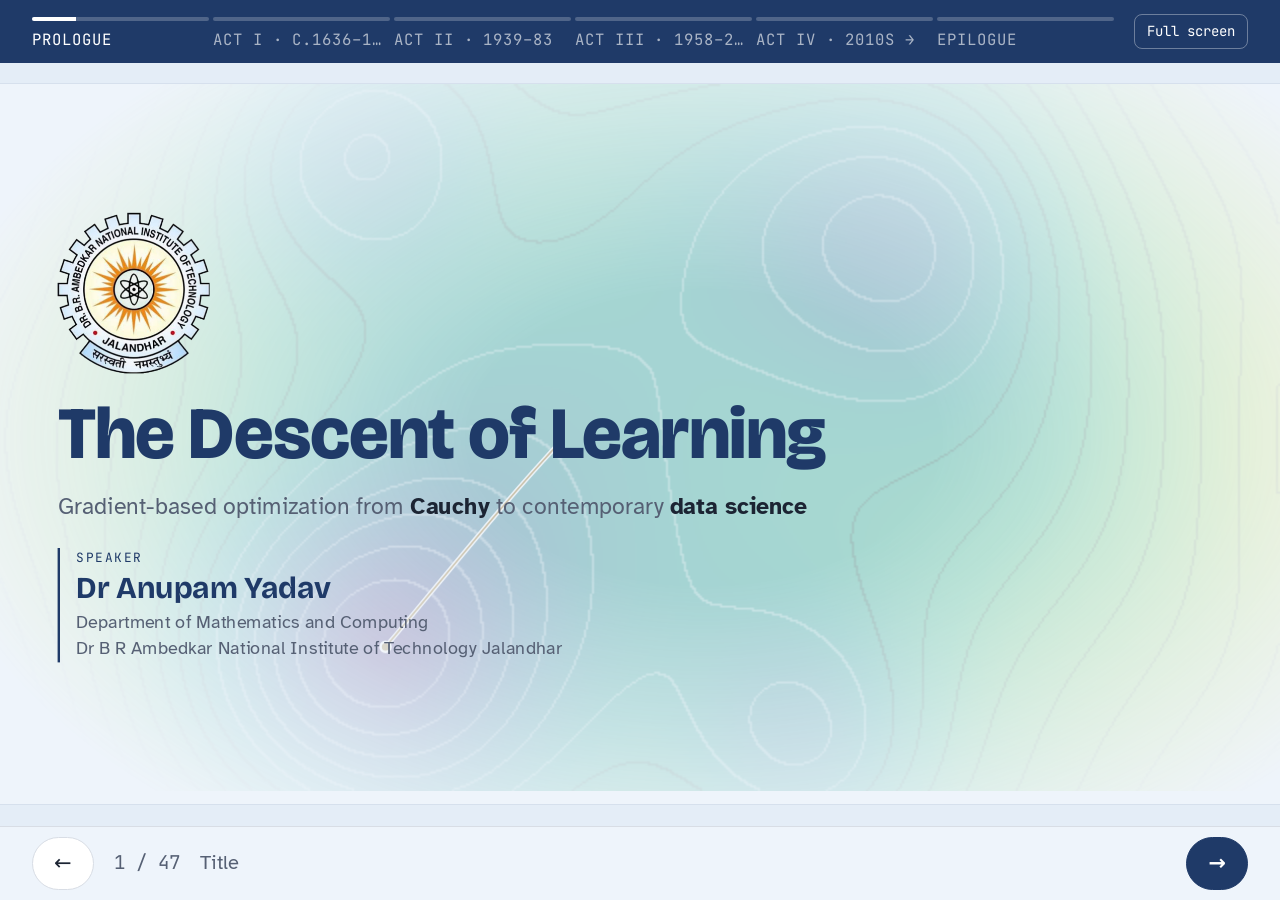
==== commit 9fb273ed: "Remove speaker notes UI and metadata from interactive lecture" ====
--- a/interactive-lectures/descent-of-learning/index.html
+++ b/interactive-lectures/descent-of-learning/index.html
@@ -172,9 +172,9 @@
 .navbar{display:flex;align-items:center;gap:1rem;padding:.5rem clamp(16px,2.5vw,2.5rem);padding-bottom:calc(.5rem + env(safe-area-inset-bottom,0px));border-top:1px solid var(--line)}
 .navbar .count{font-family:var(--mono);font-size:.78rem;color:var(--muted);font-variant-numeric:tabular-nums}
 .navbar .ttl{flex:1;min-width:0;font-size:.82rem;color:var(--muted);white-space:nowrap;overflow:hidden;text-overflow:ellipsis}
-.notes{position:fixed;right:1rem;bottom:3.6rem;width:min(26rem,calc(100% - 2rem));max-height:45vh;overflow:auto;background:var(--surface);border:1px solid var(--line);border-radius:.6rem;padding:1rem 1.1rem;box-shadow:0 10px 40px rgba(0,0,0,.35);font-size:.9rem;z-index:20}
-.notes h4{margin:0 0 .4rem;font-family:var(--mono);font-size:.7rem;letter-spacing:.1em;text-transform:uppercase;color:var(--accent)}
-.notes p{color:var(--fg)}
+
+
+
 
 @media (prefers-reduced-motion: reduce){
   .slide.active .inner,.slide.active .tl .m{animation:none}
@@ -544,7 +544,6 @@
   <header class="topbar">
     <nav class="eras" id="eras" aria-label="Lecture acts"></nav>
     <div class="tools">
-      <button class="iconbtn" id="notesBtn" aria-pressed="false" title="Speaker notes (N)">Notes</button>
       <button class="iconbtn" id="fsBtn" title="Full screen (F)">Full screen</button>
     </div>
   </header>
@@ -553,7 +552,7 @@
   <main class="slides" id="slides">
 
 <!-- ============ PROLOGUE ============ -->
-<section class="slide" id="s-title" data-era="0" data-title="Title" data-notes="Let the landscape animate behind you while students settle in. Each amber dot is a 'hiker' rolling downhill. By the end of the hour they will know exactly what that dot is doing and why it runs the modern world.">
+<section class="slide" id="s-title" data-era="0" data-title="Title">
   <div class="inner title-wrap">
     <div class="hero-bg"><canvas id="heroCanvas" aria-hidden="true"></canvas></div>
     <img class="title-logo inst-logo" src="../../Logo_of_NIT_Jalandhar.png" alt="Dr B R Ambedkar National Institute of Technology Jalandhar logo" onerror="this.hidden=true">
@@ -567,7 +566,7 @@
   </div>
 </section>
 
-<section class="slide" id="s-hook" data-era="0" data-title="Did you use optimization today?" data-notes="Ask for a show of hands first. Most students will not raise a hand. Then click Reveal one card at a time and ask them to raise hands as each one applies. By the end almost everyone should have a hand up.">
+<section class="slide" id="s-hook" data-era="0" data-title="Did you use optimization today?">
   <div class="inner">
     <p class="eyebrow">A show of hands</p>
     <h2>Raise your hand if you used <span class="hl">optimization</span> today.</h2>
@@ -583,7 +582,7 @@
   </div>
 </section>
 
-<section class="slide" id="s-thesis" data-era="0" data-title="One idea from 1847" data-notes="Pause here. This is the thesis of the talk. Repeat the phrase 'take a step downhill'; it will come back in every act.">
+<section class="slide" id="s-thesis" data-era="0" data-title="One idea from 1847">
   <div class="inner">
     <p class="eyebrow">The thesis</p>
     <p class="quote">Behind almost every intelligent system you used today is one humble idea written down in <em>1847</em>.</p>
@@ -591,7 +590,7 @@
   </div>
 </section>
 
-<section class="slide" id="s-relay" data-era="0" data-title="A relay race of ideas" data-notes="This is the map of the whole talk. Every idea on this chain solved one problem and exposed a new one, and that new problem is what the next idea was invented to fix. Tell students to watch for the red 'Where it breaks' box at the bottom of each slide: that box is the baton being handed on. Any card can be clicked to jump there.">
+<section class="slide" id="s-relay" data-era="0" data-title="A relay race of ideas">
   <div class="inner">
     <p class="eyebrow">Prologue · The map of this lecture</p>
     <h2>A relay race of ideas</h2>
@@ -601,7 +600,7 @@
 </section>
 
 <!-- ============ ACT I ============ -->
-<section class="slide" id="s-act1" data-era="1" data-title="Act I · Where is the bottom?" data-notes="Act opener. The question of Act I: given a landscape, how do we find its lowest point? We will meet three answers in order, each one fixing the weakness of the one before.">
+<section class="slide" id="s-act1" data-era="1" data-title="Act I · Where is the bottom?">
   <div class="inner act">
     <div class="act-head"><span class="num">I</span><span class="years">c. 1636 – 1847</span><h2>Where is the bottom?</h2></div>
     <div class="act-body">
@@ -617,7 +616,7 @@
   </div>
 </section>
 
-<section class="slide" id="s-fermat" data-era="1" data-title="At the bottom, the ground is flat" data-notes="Fermat was a lawyer in Toulouse who did mathematics as a hobby. His insight: near a peak or a valley floor, the quantity hardly changes, so the tangent is flat. Calculus turned this into the rule f'(x) = 0. It is beautiful, but it only moves the problem: now we must solve an equation, and for big problems that equation is a huge system with no formula.">
+<section class="slide" id="s-fermat" data-era="1" data-title="At the bottom, the ground is flat">
   <div class="inner">
     <p class="eyebrow">Act I · c. 1636 · Pierre de Fermat, then Newton and Leibniz</p>
     <h2>At the bottom, the ground is flat</h2>
@@ -635,7 +634,7 @@
   </div>
 </section>
 
-<section class="slide" id="s-newton" data-era="1" data-title="Newton: use the curvature" data-notes="Press 'Newton step' a few times: the violet ball fits a parabola to the ground under it and jumps to the parabola's bottom. It arrives in about 5 steps. Then press 'Gradient step' repeatedly: the rose ball only knows the slope and needs many more steps. Newton looks unbeatable, until you count the cost: the curvature of a function of n variables is an n by n matrix.">
+<section class="slide" id="s-newton" data-era="1" data-title="Newton: use the curvature">
   <div class="inner">
     <div class="demo">
       <div class="stage wide"><canvas id="nwCanvas"></canvas><span class="hint">Dashed: what each method believes the ground looks like</span></div>
@@ -654,7 +653,7 @@
   </div>
 </section>
 
-<section class="slide" id="s-hiker" data-era="1" data-title="The blindfolded hiker" data-notes="A thought experiment to narrate. Ask the audience to imagine standing on a mountain at night in thick fog, blindfolded. They cannot see the valley and cannot measure how the ground curves, so Newton's method is out of reach. All they can feel is the slope under their feet. Walk through the four steps of the strategy, then the three things that can go wrong: steps too big, steps too small, and stopping in a small dip. Close with the translation into mathematics: slope is the gradient, step length is the step size alpha, flat ground means the gradient is zero. That is gradient descent, which Cauchy will write down in 1847.">
+<section class="slide" id="s-hiker" data-era="1" data-title="The blindfolded hiker">
   <div class="inner">
     <p class="eyebrow">Act I · A thought experiment</p>
     <h2>The blindfolded hiker</h2>
@@ -684,7 +683,7 @@
   </div>
 </section>
 
-<section class="slide" id="s-contour" data-era="1" data-title="Reading the map: contour plots" data-notes="Almost every picture in this lecture is a contour plot, so teach students to read one now. Drag the slider: a horizontal slice cuts the 3D mountain at height c, and the amber curve where it cuts is drawn flat on the map. Every line on the map is one such slice. Then click on the map at several places. The rose arrow (the gradient) always points uphill straight across the lines, and the teal arrow points straight downhill. Ask: where is the ground steepest? (Where the lines bunch together.) Connect to the hiker: the fastest way down crosses the lines at right angles. That is exactly Cauchy's rule on the next slide.">
+<section class="slide" id="s-contour" data-era="1" data-title="Reading the map: contour plots">
   <div class="inner">
     <div class="ctr-grid">
       <div class="ctr-fig">
@@ -717,7 +716,7 @@
   </div>
 </section>
 
-<section class="slide" id="s-cauchy" data-era="1" data-title="Meet Cauchy, 1847" data-notes="Cauchy needed to solve systems of equations arising in astronomy. His trick: turn 'solve these equations' into 'make this error as small as possible', then walk downhill on the error using only the gradient. The nice twist: the proof that minus the gradient is the steepest way down uses the Cauchy–Schwarz inequality, his own result from 1821. Cost per step: n numbers instead of n squared.">
+<section class="slide" id="s-cauchy" data-era="1" data-title="Meet Cauchy, 1847">
   <div class="inner">
     <p class="eyebrow">Act I · 1847 · Paris · Augustin-Louis Cauchy</p>
     <h2>The method of steepest descent</h2>
@@ -741,7 +740,7 @@
   </div>
 </section>
 
-<section class="slide" id="s-lr" data-era="1" data-title="How big a step?" data-notes="Click anywhere on the map to drop a ball. Try the three presets in order: tiny steps crawl, just right converges, too big overshoots and flies off the map. The valley is 6 times steeper across than along, so the rule alpha less than 2 over 6 decides stability. Point to the slider maximum, 0.36, just beyond that limit.">
+<section class="slide" id="s-lr" data-era="1" data-title="How big a step?">
   <div class="inner">
     <div class="demo">
       <div class="stage"><canvas id="lrCanvas"></canvas><span class="hint">Click anywhere to drop a ball</span></div>
@@ -766,7 +765,7 @@
   </div>
 </section>
 
-<section class="slide" id="s-bump" data-era="1" data-title="Stuck in the wrong valley" data-notes="Drop a single ball from a few places. Sometimes it gets trapped in a shallow valley. Ask the class: how would you escape? Collect answers (bigger jumps, keep rolling, start from many places). Then press 'Send 25 hikers' to show random restarts. Close Act I with the three problems handed to the 20th century: constraints, traps, and slowness.">
+<section class="slide" id="s-bump" data-era="1" data-title="Stuck in the wrong valley">
   <div class="inner">
     <div class="demo">
       <div class="stage"><canvas id="bumpCanvas"></canvas><span class="hint">Click to drop a hiker · the flag marks the deepest point</span></div>
@@ -786,7 +785,7 @@
 </section>
 
 <!-- ============ ACT II ============ -->
-<section class="slide" id="s-act2" data-era="2" data-title="Act II · Optimization becomes a discipline" data-notes="Act opener. Set the scene: World War II and post-war reconstruction created enormous planning problems. Optimization turned from a calculus trick into a field of its own, with theory about constraints, guarantees and speed.">
+<section class="slide" id="s-act2" data-era="2" data-title="Act II · Optimization becomes a discipline">
   <div class="inner act">
     <div class="act-head"><span class="num">II</span><span class="years">1939 – 1983</span><h2>Optimization becomes a discipline</h2></div>
     <div class="act-body">
@@ -802,7 +801,7 @@
   </div>
 </section>
 
-<section class="slide" id="s-kkt" data-era="2" data-title="Optimizing with rules attached" data-notes="At the best point along a constraint, the level curve of the objective just touches the constraint curve. If it crossed, you could slide along the constraint and do better. Touching means the two gradients are parallel: that is the Lagrange condition. Lambda has a real meaning: the price of the constraint, how much the optimum improves if the limit is relaxed by one unit. Karush (in a 1939 master's thesis) and Kuhn and Tucker (1951) extended it to inequality limits.">
+<section class="slide" id="s-kkt" data-era="2" data-title="Optimizing with rules attached">
   <div class="inner">
     <p class="eyebrow">Act II · 1788 → 1939 → 1951 · Lagrange, Karush, Kuhn &amp; Tucker</p>
     <h2>Optimizing with rules attached</h2>
@@ -821,7 +820,7 @@
   </div>
 </section>
 
-<section class="slide" id="s-lp" data-era="2" data-title="Linear programming" data-notes="Drag the profit slider up. The profit line slides outward across the feasible region. The last point it touches before leaving the region is a corner: 10 chairs and 15 tables, profit ₹10,500. This is the fundamental theorem of linear programming: the best plan is at a vertex. Dantzig's simplex method walks from vertex to vertex, uphill each time. Mention Stigler's diet problem: nine clerks with desk calculators, about 120 person-days.">
+<section class="slide" id="s-lp" data-era="2" data-title="Linear programming">
   <div class="inner">
     <p class="eyebrow">Act II · 1939 Kantorovich · 1947 Dantzig</p>
     <h2>Linear programming: the best plan is at a corner</h2>
@@ -843,7 +842,7 @@
   </div>
 </section>
 
-<section class="slide" id="s-routes" data-era="2" data-title="How many routes?" data-notes="Run the poll by show of hands first, then click an answer. The answer is 1,81,440 distinct round trips for 10 cities, (n−1)!/2. Then drag the slider to 20 and 50. At 50 cities, even a billion routes per second would take vastly longer than the age of the universe. Karp showed in 1972 that this problem is NP-hard: nobody knows a fast method that always finds the best tour.">
+<section class="slide" id="s-routes" data-era="2" data-title="How many routes?">
   <div class="inner">
     <div class="cols-2">
       <div class="stack">
@@ -873,7 +872,7 @@
   </div>
 </section>
 
-<section class="slide" id="s-tsp" data-era="2" data-title="Untangling a route" data-notes="Start with Scramble, which gives a terrible tour. Press Untangle: the 2-opt method (Croes, 1958) repeatedly finds two crossing roads and reverses the stretch between them. Each fix makes the tour shorter. It is a descent too, just on a landscape of routes. Click on the map to add cities. Then point out: when it stops, it is at a local optimum, the same trap as Act I.">
+<section class="slide" id="s-tsp" data-era="2" data-title="Untangling a route">
   <div class="inner">
     <div class="demo">
       <div class="stage"><canvas id="tspCanvas"></canvas><span class="hint">Click to add a city · positions are approximate</span></div>
@@ -898,7 +897,7 @@
   </div>
 </section>
 
-<section class="slide" id="s-convex" data-era="2" data-title="Convexity: landscapes with no traps" data-notes="The geometric test: pick any two points on the curve and join them with a straight chord. If the chord always stays above the curve, the function is convex, and it cannot have a second, shallower valley. That single property guarantees that any local minimum is the global one. Least squares, linear programming, logistic regression and support vector machines are all convex. Rockafellar's 1970 book Convex Analysis became the foundation.">
+<section class="slide" id="s-convex" data-era="2" data-title="Convexity: landscapes with no traps">
   <div class="inner">
     <p class="eyebrow">Act II · 1960s – 1970s · Rockafellar, Nemirovski, Yudin and others</p>
     <h2>Convexity: landscapes with no traps</h2>
@@ -916,7 +915,7 @@
   </div>
 </section>
 
-<section class="slide" id="s-mom" data-era="2" data-title="The ball that remembers its speed" data-notes="Press Roll. The plain hiker stops in the first shallow dip. The heavy ball keeps its speed and rolls through into the deep valley. Lower the memory slider to 0.8 and roll again: too much friction and the heavy ball also gets stuck. Polyak's 1964 heavy-ball method was designed for narrow valleys: speed builds up along the valley floor while the zig-zags across it cancel out.">
+<section class="slide" id="s-mom" data-era="2" data-title="The ball that remembers its speed">
   <div class="inner">
     <div class="demo">
       <div class="stage wide"><canvas id="momCanvas"></canvas><span class="hint">Side view of a mountain path</span></div>
@@ -937,7 +936,7 @@
   </div>
 </section>
 
-<section class="slide" id="s-nesterov" data-era="2" data-title="The speed limit, and how to reach it" data-notes="Nemirovski and Yudin proved that no method using only gradients can beat a certain speed on all smooth convex functions. Nesterov, then a young researcher in Moscow, found a method that reaches that limit by computing the slope at the point momentum is about to carry you to. The chart is a real computation on a bowl 100 times steeper in one direction. Then plant the seed: Robbins and Monro, 1951, asked what happens when every slope you measure is noisy. That question waits until Act IV.">
+<section class="slide" id="s-nesterov" data-era="2" data-title="The speed limit, and how to reach it">
   <div class="inner">
     <p class="eyebrow">Act II · 1983 · Yurii Nesterov</p>
     <h2>The speed limit, and how to reach it</h2>
@@ -955,7 +954,7 @@
   </div>
 </section>
 
-<section class="slide" id="s-wins" data-era="2" data-title="Optimization at work" data-notes="Each card is a documented result. UPS reports its ORION routing system saves around 100 million miles a year. DeepMind reported in 2016 that machine learning cut the energy used to cool Google's data centres by up to 40 percent. Kidney exchange matching contributed to the 2012 economics Nobel for Alvin Roth and Lloyd Shapley. Then turn to the next question: optimization runs the physical world, but can it make machines learn?">
+<section class="slide" id="s-wins" data-era="2" data-title="Optimization at work">
   <div class="inner">
     <p class="eyebrow">Act II · Real-world wins</p>
     <h2>Small improvements, multiplied by the whole world</h2>
@@ -970,7 +969,7 @@
 </section>
 
 <!-- ============ ACT III ============ -->
-<section class="slide" id="s-act3" data-era="3" data-title="Act III · Optimization meets learning" data-notes="Act opener. Note the overlap in dates: the perceptron (1958) is older than momentum (1964). Act III is a second thread that ran in parallel and then merged with optimization theory.">
+<section class="slide" id="s-act3" data-era="3" data-title="Act III · Optimization meets learning">
   <div class="inner act">
     <div class="act-head"><span class="num">III</span><span class="years">1958 – 2009</span><h2>Optimization meets learning</h2></div>
     <div class="act-body">
@@ -986,7 +985,7 @@
   </div>
 </section>
 
-<section class="slide" id="s-learn" data-era="3" data-title="Learning is descent" data-notes="This is the pivot of the talk. A model is a machine with knobs. Training means turning the knobs so the error gets smaller. The oldest example is least squares: Legendre (1805) and Gauss (1809), who also fitted orbits. Now the landscape has one direction per knob, which can mean billions of directions, but the hiker's rule is unchanged.">
+<section class="slide" id="s-learn" data-era="3" data-title="Learning is descent">
   <div class="inner cols-2">
     <div class="stack">
       <p class="eyebrow">Act III · The key insight</p>
@@ -1010,7 +1009,7 @@
   </div>
 </section>
 
-<section class="slide" id="s-fit" data-era="3" data-title="A line that fits itself" data-notes="Press Learn. On the left, the line adjusts and the red error sticks shrink. On the right is the error landscape over the two knobs: slope w and intercept b. The ball rolling downhill IS the line improving. Click anywhere on the right map to start from a different bad line. Note the landscape is a perfect bowl: least squares is convex, so the flag is the guaranteed best line.">
+<section class="slide" id="s-fit" data-era="3" data-title="A line that fits itself">
   <div class="inner">
     <p class="eyebrow">Act III · Live demo</p>
     <h2>Watch a line learn, and watch the hiker that does it</h2>
@@ -1031,7 +1030,7 @@
   </div>
 </section>
 
-<section class="slide" id="s-perceptron" data-era="3" data-title="The perceptron, 1958" data-notes="Rosenblatt's perceptron learned by correcting itself after every mistake. Novikoff proved in 1962 that if a separating line exists, the perceptron finds one after a bounded number of mistakes. The press coverage was wildly optimistic. The catch is in the 'if'.">
+<section class="slide" id="s-perceptron" data-era="3" data-title="The perceptron, 1958">
   <div class="inner">
     <p class="eyebrow">Act III · 1958 · Cornell · Frank Rosenblatt</p>
     <h2>The perceptron: a machine that learns from mistakes</h2>
@@ -1052,7 +1051,7 @@
   </div>
 </section>
 
-<section class="slide" id="s-xor" data-era="3" data-title="The XOR wall" data-notes="Start with the staircase light: a two-way switch that almost every home in India has. The light is ON when exactly one switch is up, and OFF when both are up or both are down. That rule is called XOR, exclusive or. Put the four situations on a grid. Press 'Try another line' several times: every straight line leaves at least one point on the wrong side, marked with a red cross. A single perceptron can only draw one straight line, so it can never learn this. Minsky and Papert made this famous in 1969 and funding collapsed: the first AI winter. Then press 'Use two lines'. Line 1 asks 'is at least one switch up?' Line 2 asks 'are both switches up?' The light is ON in the strip between them. Two lines plus one neuron that combines them is a hidden layer. The catch: Rosenblatt's rule cannot train the hidden lines. That is the next slide.">
+<section class="slide" id="s-xor" data-era="3" data-title="The XOR wall">
   <div class="inner">
     <div class="demo xor-demo">
       <div class="stage sq sqbox"><svg id="xorSvg" viewBox="0 0 300 300" style="position:absolute;inset:0;width:100%;height:100%" role="img" aria-label="Four points for the XOR pattern and a dividing line"></svg></div>
@@ -1080,7 +1079,7 @@
   </div>
 </section>
 
-<section class="slide" id="s-backprop" data-era="3" data-title="Backpropagation, 1986" data-notes="Press Forward, then Send blame back. The forward pass makes a prediction. Backpropagation sends the error backward so every connection learns its share of the blame. It is the chain rule, organized so one backward sweep gives the gradient for every weight at once. Linnainmaa (1970) and Werbos (1974) had the mathematics earlier; Rumelhart, Hinton and Williams made it famous in Nature in 1986. Then the catch: each sigmoid layer multiplies the blame by at most a quarter.">
+<section class="slide" id="s-backprop" data-era="3" data-title="Backpropagation, 1986">
   <div class="inner">
     <p class="eyebrow">Act III · 1986 · Rumelhart, Hinton &amp; Williams</p>
     <h2>Backpropagation: sharing the blame</h2>
@@ -1099,7 +1098,7 @@
   </div>
 </section>
 
-<section class="slide" id="s-nn" data-era="3" data-title="Teaching a network to see a pattern" data-notes="Choose Spiral. No straight line can separate two spirals. Press Train: a network with two hidden layers of 16 neurons (337 knobs) bends its boundary until every point is on the correct side, trained with backpropagation. Each frame is one step downhill. Press 'Forget everything' and train again: the final boundary differs each time, because the landscape is not convex.">
+<section class="slide" id="s-nn" data-era="3" data-title="Teaching a network to see a pattern">
   <div class="inner">
     <div class="demo">
       <div class="stage sq sqbox"><canvas id="nnCanvas"></canvas><span class="hint">Shading shows what the network believes</span></div>
@@ -1123,7 +1122,7 @@
   </div>
 </section>
 
-<section class="slide" id="s-svm" data-era="3" data-title="Support vector machines" data-notes="The SVM chooses, among all separating lines, the one with the widest empty street between the classes. This is a convex problem, so there is one guaranteed answer. Connect back to Act II: the solution is found through KKT conditions, and only the circled points on the edge of the street get non-zero multipliers: these are the support vectors. The kernel trick lets the line bend by working in a higher-dimensional space.">
+<section class="slide" id="s-svm" data-era="3" data-title="Support vector machines">
   <div class="inner">
     <p class="eyebrow">Act III · 1992 – 1995 · Vapnik, Cortes, Boser &amp; Guyon</p>
     <h2>Support vector machines: learning with a guarantee</h2>
@@ -1141,7 +1140,7 @@
   </div>
 </section>
 
-<section class="slide" id="s-netflix" data-era="3" data-title="The Netflix Prize" data-notes="From 2006 to 2009 Netflix offered a million dollars to beat its recommender's error by 10 percent. A breakthrough came early from Simon Funk's 2006 blog post: describe every user and every movie by a short list of numbers, and learn them by stochastic gradient descent, updating after each single rating rather than after reading all 100 million. That idea, updating on one example at a time, is the bridge to Act IV.">
+<section class="slide" id="s-netflix" data-era="3" data-title="The Netflix Prize">
   <div class="inner">
     <p class="eyebrow">Act III · 2006 – 2009 · The Netflix Prize</p>
     <h2>A million dollars for a smaller error</h2>
@@ -1171,7 +1170,7 @@
 </section>
 
 <!-- ============ ACT IV ============ -->
-<section class="slide" id="s-act4" data-era="4" data-title="Act IV · Optimization at planetary scale" data-notes="Act opener. Three problems arrive together: billions of examples, deep networks that will not train (vanishing gradients), and the need for one step size that works across millions of very different knobs. Each slide in this act solves one of them.">
+<section class="slide" id="s-act4" data-era="4" data-title="Act IV · Optimization at planetary scale">
   <div class="inner act">
     <div class="act-head"><span class="num">IV</span><span class="years">2010s → today</span><h2>Optimization at planetary scale</h2></div>
     <div class="act-body">
@@ -1186,7 +1185,7 @@
   </div>
 </section>
 
-<section class="slide" id="s-2012" data-era="4" data-title="2012: deep learning wakes up" data-notes="Toggle between Sigmoid and ReLU. With sigmoid, the gradient reaching the first layer is about a millionth of the gradient at the output. With ReLU, active neurons pass the gradient through unchanged. AlexNet combined ReLU, two consumer GPUs, 1.2 million labelled images, and stochastic gradient descent with momentum (Polyak's idea from 1964). Top-5 error fell from 26.2% for the runner-up to 15.3%.">
+<section class="slide" id="s-2012" data-era="4" data-title="2012: deep learning wakes up">
   <div class="inner">
     <p class="eyebrow">Act IV · 2012 · Krizhevsky, Sutskever &amp; Hinton</p>
     <h2>The year deep learning woke up</h2>
@@ -1208,7 +1207,7 @@
   </div>
 </section>
 
-<section class="slide" id="s-sgd" data-era="4" data-title="Taste a spoonful" data-notes="Toggle between the whole pot and a spoonful. With 4 random points per step, the path wobbles but each step is 50 times cheaper. Highlighted dots are the current spoonful. On average the spoonful's slope is the true slope, which is why it works. This is Robbins and Monro's 1951 idea, the seed from Act II, made central by Léon Bottou and others around 2010.">
+<section class="slide" id="s-sgd" data-era="4" data-title="Taste a spoonful">
   <div class="inner">
     <p class="eyebrow">Act IV · Robbins &amp; Monro 1951 → Bottou 2010 · Stochastic gradient descent</p>
     <h2>You don't drink the whole pot to check the salt</h2>
@@ -1229,7 +1228,7 @@
   </div>
 </section>
 
-<section class="slide" id="s-adaptive" data-era="4" data-title="A step size for every direction" data-notes="Walk the lineage left to right; each method fixes the one before. AdaGrad gives every knob its own step size, but its steps only shrink. RMSProp, proposed by Hinton in a 2012 online lecture slide and never formally published, forgets old gradients. Adam adds Polyak's momentum and a bias correction. Point out that Adam literally contains ideas from 1964 and 2011 in one formula.">
+<section class="slide" id="s-adaptive" data-era="4" data-title="A step size for every direction">
   <div class="inner">
     <p class="eyebrow">Act IV · 2011 – 2014</p>
     <h2>A step size for every direction</h2>
@@ -1244,7 +1243,7 @@
   </div>
 </section>
 
-<section class="slide" id="s-race" data-era="4" data-title="The optimizer race" data-notes="Ask students to bet first. The landscape is Rosenbrock's banana valley (1960), a classic test: easy to reach the valley floor, hard to walk along it. Plain descent crawls. Momentum and Adam both finish; which wins depends on tuning, which itself is a lesson. Connect: this is 1847 versus 1964 versus 2014 on the same landscape.">
+<section class="slide" id="s-race" data-era="4" data-title="The optimizer race">
   <div class="inner">
     <div class="demo">
       <div class="stage"><canvas id="raceCanvas"></canvas><span class="hint">Flag marks the finish (the lowest point)</span></div>
@@ -1266,7 +1265,7 @@
   </div>
 </section>
 
-<section class="slide" id="s-llm" data-era="4" data-title="Inside a language model" data-notes="A language model is trained on one task: predict the next word. Press Learn: the model sees the right answer and takes one gradient step, which shifts probability toward the correct word. The update on screen is exactly the formula: logits minus step size times (p minus y). Real models do this for trillions of words, adjusting billions of knobs at once.">
+<section class="slide" id="s-llm" data-era="4" data-title="Inside a language model">
   <div class="inner cols-2">
     <div class="stack">
       <p class="eyebrow">Act IV · Large language models</p>
@@ -1290,7 +1289,7 @@
   </div>
 </section>
 
-<section class="slide" id="s-scale" data-era="4" data-title="Training across thousands of GPUs" data-notes="Data parallelism: every GPU holds a copy of the model and a different slice of the data. Each computes a gradient on its slice, the gradients are averaged across all GPUs, and everyone takes the same step. Mathematically it is still one mini-batch SGD step, just with a very large spoon. The limits are now physical: communication between machines, memory, and electricity.">
+<section class="slide" id="s-scale" data-era="4" data-title="Training across thousands of GPUs">
   <div class="inner">
     <p class="eyebrow">Act IV · Today</p>
     <h2>One step downhill, computed by thousands of GPUs</h2>
@@ -1307,7 +1306,7 @@
   </div>
 </section>
 
-<section class="slide" id="s-beyond" data-era="4" data-title="Beyond language" data-notes="Close Act IV with the scale of impact. In 2024, the Nobel Prize in Physics went to Hopfield and Hinton for foundations of machine learning, and half the Chemistry prize went to Hassabis and Jumper for AlphaFold. The Aravind Eye Hospital collaboration is a good Indian example of learned models in screening.">
+<section class="slide" id="s-beyond" data-era="4" data-title="Beyond language">
   <div class="inner">
     <p class="eyebrow">Act IV · Every one is a loss being minimized</p>
     <h2>The same walk downhill, everywhere</h2>
@@ -1321,7 +1320,7 @@
 </section>
 
 <!-- ============ EPILOGUE ============ -->
-<section class="slide" id="s-recap" data-era="5" data-title="The relay, completed" data-notes="Read down the right-hand column: every 'left open' is answered by the next row. That is the story of the whole lecture in one table. Click any row to jump back to it.">
+<section class="slide" id="s-recap" data-era="5" data-title="The relay, completed">
   <div class="inner">
     <p class="eyebrow">Epilogue · Recap</p>
     <h2>The relay, completed</h2>
@@ -1329,7 +1328,7 @@
   </div>
 </section>
 
-<section class="slide" id="s-open" data-era="5" data-title="Open questions" data-notes="Emphasize that these are genuinely unsolved. Deep learning works far better than theory predicts. Students in this room could be the ones to explain why.">
+<section class="slide" id="s-open" data-era="5" data-title="Open questions">
   <div class="inner">
     <p class="eyebrow">Epilogue · The baton is now yours</p>
     <h2>What nobody fully understands yet</h2>
@@ -1342,7 +1341,7 @@
   </div>
 </section>
 
-<section class="slide" id="s-mnc" data-era="5" data-title="Why you" data-notes="Connect each course in the B.Tech MnC curriculum to a piece of the story they have just seen. The message: this programme is training exactly the people the field needs.">
+<section class="slide" id="s-mnc" data-era="5" data-title="Why you">
   <div class="inner">
     <p class="eyebrow">Epilogue · Mathematics &amp; Computing</p>
     <h2>Every course you take is a tool for the descent</h2>
@@ -1357,14 +1356,14 @@
   </div>
 </section>
 
-<section class="slide" id="s-close" data-era="5" data-title="Closing" data-notes="Deliver the closing line slowly, then pause before moving to questions.">
+<section class="slide" id="s-close" data-era="5" data-title="Closing">
   <div class="inner">
     <p class="quote">Every time an AI answers you, it is the end point of a very long walk downhill.</p>
     <p class="quote" style="color:var(--accent)">Cauchy took the first step.</p>
   </div>
 </section>
 
-<section class="slide" id="s-thanks" data-era="5" data-title="Questions and further reading" data-notes="Invite questions. Share the link to this presentation so students can replay the demos themselves.">
+<section class="slide" id="s-thanks" data-era="5" data-title="Questions and further reading">
   <div class="inner cols-2">
     <div class="stack">
       <p class="eyebrow">Thank you</p>
@@ -1385,7 +1384,7 @@
   </div>
 </section>
 
-<section class="slide" id="s-mnc-now" data-era="5" data-title="Why Mathematics and Computing matters now" data-notes="Make the case for the branch in today's context. Every headline technology of this decade is mathematics turned into code. Mention the two national missions as concrete signals of demand: the IndiaAI Mission approved in March 2024 with an outlay of about 10,372 crore rupees, and the National Quantum Mission approved in April 2023 with about 6,004 crore rupees. Emphasise the last card: tools and frameworks change every few years, but linear algebra, probability and optimization do not.">
+<section class="slide" id="s-mnc-now" data-era="5" data-title="Why Mathematics and Computing matters now">
   <div class="inner">
     <p class="eyebrow">Epilogue · Mathematics &amp; Computing today</p>
     <h2>Why this branch matters now</h2>
@@ -1401,7 +1400,7 @@
   </div>
 </section>
 
-<section class="slide" id="s-mnc-vs" data-era="5" data-title="MnC, CSE and IT compared" data-notes="Be fair to all three branches: the overlap is large and all three lead to software roles. The difference is emphasis. CSE goes deepest into computing systems, IT into deploying and running technology for organisations, and MnC into the mathematics that algorithms, AI and finance are built on, combined with a strong computing core. Curricula vary between institutes, so present this as the typical pattern.">
+<section class="slide" id="s-mnc-vs" data-era="5" data-title="MnC, CSE and IT compared">
   <div class="inner">
     <p class="eyebrow">Epilogue · Choosing a branch</p>
     <h2>MnC, CSE and IT: same family, different emphasis</h2>
@@ -1419,7 +1418,7 @@
   </div>
 </section>
 
-<section class="slide" id="s-mnc-careers" data-era="5" data-title="Career sectors after MnC" data-notes="Nine sectors where MnC graduates are especially well placed. For each, point out the mathematics it draws on, and connect back to the lecture: operations research is Act II (linear programming and routes), AI and ML is Acts III and IV, quantitative finance uses the stochastic ideas of Robbins and Monro. Mention that GATE now has a Data Science and Artificial Intelligence paper (from 2024), alongside the Mathematics and CS papers, for those heading to higher studies or PSUs.">
+<section class="slide" id="s-mnc-careers" data-era="5" data-title="Career sectors after MnC">
   <div class="inner">
     <p class="eyebrow">Epilogue · Where MnC graduates build careers</p>
     <h2>Major career sectors</h2>
@@ -1437,7 +1436,7 @@
   </div>
 </section>
 
-<section class="slide" id="s-mnc-cos" data-era="5" data-title="Organisations relevant to MnC" data-notes="These are organisations that commonly hire mathematics and computing graduates in India, grouped by the kind of work. Stress that this is illustrative: campus recruiters change from year to year and from institute to institute. The quant trading and AI categories value the mathematical depth of this branch most directly.">
+<section class="slide" id="s-mnc-cos" data-era="5" data-title="Organisations relevant to MnC">
   <div class="inner">
     <p class="eyebrow">Epilogue · Who hires for these skills</p>
     <h2>Organisations relevant to Mathematics &amp; Computing</h2>
@@ -1465,7 +1464,6 @@
     <span class="ttl" id="ttl"></span>
     <button class="btn primary" id="nextBtn" aria-label="Next slide">→</button>
   </footer>
-  <aside class="notes" id="notes" hidden><h4>Speaker notes</h4><p id="notesTxt"></p></aside>
 </div>
 
 <script>
@@ -1990,15 +1988,13 @@
 layout();
 function go(i){i=Math.max(0,Math.min(slides.length-1,i));if(i===cur)return;if(cur>=0){slides[cur].classList.remove('active');demos[cur]?.off()}
   cur=i;activeIdx=i;const s=slides[i];s.classList.add('active');s.scrollTop=0;fitSlide(s);$('#viewport').style.setProperty('--glow-c',`var(--a${s.dataset.era})`);$('#instFoot').hidden=s.id==='s-title';
-  $('#count').textContent=`${i+1} / ${slides.length}`;$('#ttl').textContent=s.dataset.title||'';$('#notesTxt').textContent=s.dataset.notes||'';
+  $('#count').textContent=`${i+1} / ${slides.length}`;$('#ttl').textContent=s.dataset.title||'';
   const era=+s.dataset.era;$$('.era').forEach((b,k)=>{b.classList.toggle('on',k===era);const inEra=slides.filter(x=>+x.dataset.era===k);const pos=inEra.indexOf(s);
     b.querySelector('i').style.width=k<era?'100%':k>era?'0%':((pos+1)/inEra.length*100)+'%'});
   try{history.replaceState(null,'','#s'+(i+1))}catch(_){}
   requestAnimationFrame(()=>demos[i]?.on())}
 document.addEventListener('click',e=>{const t=e.target.closest('[data-goto]');if(!t)return;const k=slides.findIndex(x=>x.id===t.dataset.goto);if(k>=0)go(k)});
 $('#prevBtn').onclick=()=>go(cur-1);$('#nextBtn').onclick=()=>go(cur+1);
-const toggleNotes=()=>{const n=$('#notes');n.hidden=!n.hidden;$('#notesBtn').setAttribute('aria-pressed',!n.hidden)};
-$('#notesBtn').onclick=toggleNotes;
 const fs=()=>{try{document.fullscreenElement?document.exitFullscreen():document.documentElement.requestFullscreen().catch(()=>{})}catch(_){}};
 $('#fsBtn').onclick=fs;
 document.addEventListener('keydown',e=>{const t=e.target;if(t.isContentEditable)return;if(t.tagName==='INPUT'&&/Arrow/.test(e.key))return;
@@ -2006,7 +2002,7 @@
   if(['ArrowRight','PageDown',' '].includes(e.key)){e.preventDefault();go(cur+1)}
   else if(['ArrowLeft','PageUp'].includes(e.key)){e.preventDefault();go(cur-1)}
   else if(e.key==='Home')go(0);else if(e.key==='End')go(slides.length-1);
-  else if(e.key==='n'||e.key==='N')toggleNotes();else if(e.key==='f'||e.key==='F')fs()});
+  else if(e.key==='f'||e.key==='F')fs()});
 let tx=null;$('#slides').addEventListener('touchstart',e=>{tx=e.target.closest('canvas,input,button')?null:e.touches[0].clientX},{passive:true});
 $('#slides').addEventListener('touchend',e=>{if(tx===null)return;const dx=e.changedTouches[0].clientX-tx;if(Math.abs(dx)>70)go(cur+(dx<0?1:-1));tx=null});
 const retheme=()=>Object.values(demos).forEach(d=>{try{d.retheme()}catch(_){}});
